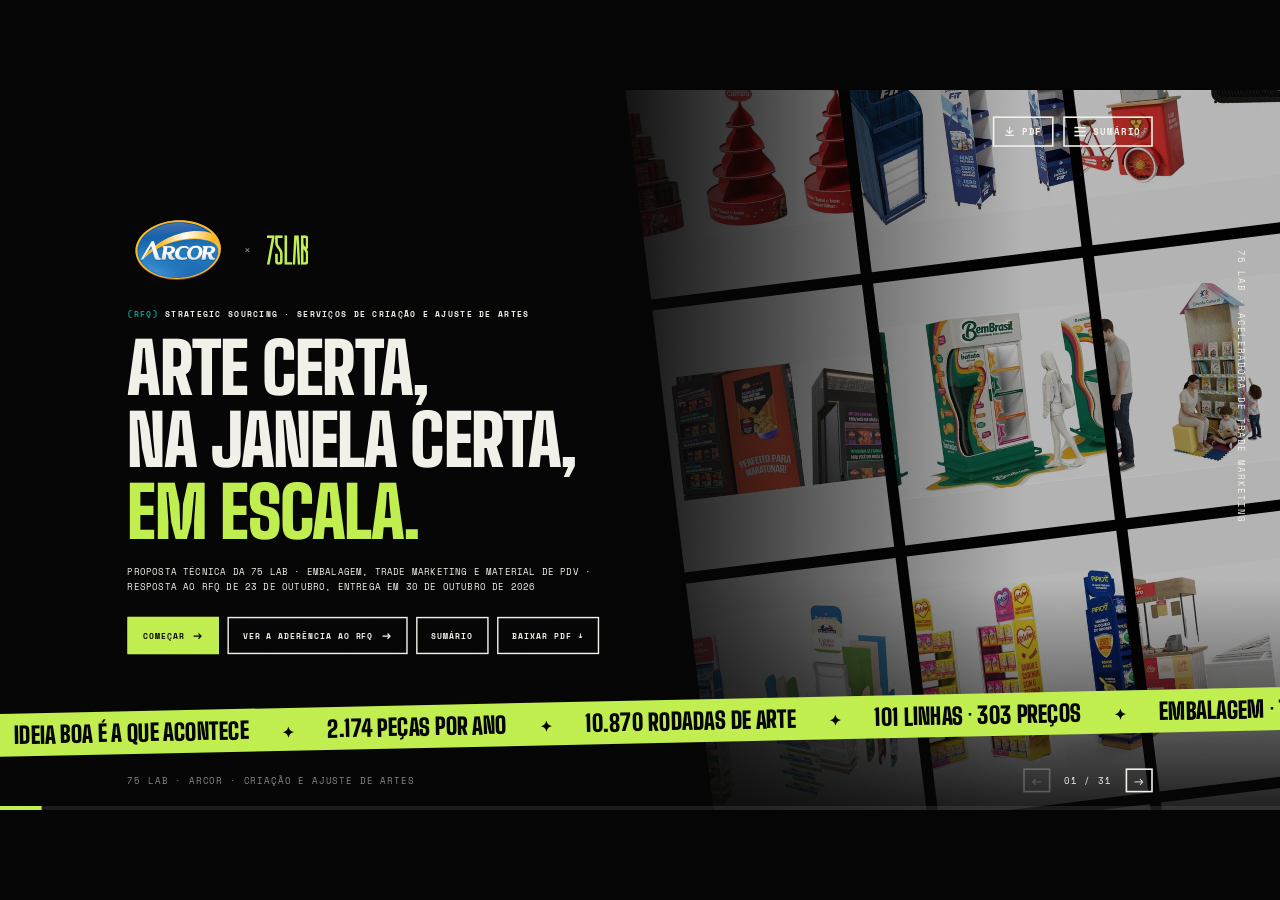
==== index.html @ 0dfd3667 "Deck Arcor × 75 LAB: proposta técnica de Criação e Ajuste de Artes no padrão 75 LAB (31 telas em 6 c" ====
<!doctype html>
<html lang="pt-BR">
<head>
<meta charset="utf-8">
<meta name="viewport" content="width=device-width, initial-scale=1">
<title>Arcor × 75 LAB · Proposta técnica de Criação e Ajuste de Artes</title>
<meta name="description" content="Proposta técnica da 75 LAB para o RFQ de Serviços de Criação e Ajuste de Artes da Arcor: embalagem, trade marketing e material de PDV.">
<meta name="robots" content="noindex">
<link rel="icon" href="assets/75lab-lime.png">
<link rel="preconnect" href="https://fonts.googleapis.com">
<link rel="preconnect" href="https://fonts.gstatic.com" crossorigin>
<link href="https://fonts.googleapis.com/css2?family=Big+Shoulders+Display:wght@700;900&family=Space+Grotesk:wght@400;500;600;700&family=Space+Mono:wght@400;700&display=swap" rel="stylesheet">
<link rel="stylesheet" href="assets/deck.css?v=20261029142617">
</head>
<body>

<svg width="0" height="0" style="position:absolute" aria-hidden="true">
  <symbol id="i-pincel" viewBox="0 0 48 48"><path d="M30 6l12 12-20 20H10V26zM25 11l12 12M10 38l-4 4"/></symbol>
  <symbol id="i-fabrica" viewBox="0 0 48 48"><path d="M6 42V20l10 6v-6l10 6v-6l10 6V8h6v34zM13 35h5M23 35h5M33 35h5"/></symbol>
  <symbol id="i-caminhao" viewBox="0 0 48 48"><path d="M4 11h24v21H4zM28 18h9l7 8v6H28z"/><circle cx="12" cy="36" r="4"/><circle cx="36" cy="36" r="4"/></symbol>
  <symbol id="i-rede" viewBox="0 0 48 48"><rect x="19" y="19" width="10" height="10"/><rect x="5" y="5" width="8" height="8"/><rect x="35" y="5" width="8" height="8"/><rect x="5" y="35" width="8" height="8"/><rect x="35" y="35" width="8" height="8"/><path d="M13 13l6 6M35 13l-6 6M13 35l6-6M35 35l-6-6"/></symbol>
  <symbol id="i-relogio" viewBox="0 0 48 48"><circle cx="24" cy="24" r="18"/><path d="M24 13v11l8 5"/></symbol>
  <symbol id="i-escudo" viewBox="0 0 48 48"><path d="M24 4l16 6v12c0 10-7 18-16 22C15 40 8 32 8 22V10z"/><path d="M17 24l5 5 9-10"/></symbol>
  <symbol id="i-olho" viewBox="0 0 48 48"><path d="M4 24s7-13 20-13 20 13 20 13-7 13-20 13S4 24 4 24z"/><circle cx="24" cy="24" r="6"/></symbol>
  <symbol id="i-cadeado" viewBox="0 0 48 48"><rect x="10" y="22" width="28" height="20"/><path d="M16 22v-6a8 8 0 0 1 16 0v6M24 30v5"/></symbol>
  <symbol id="i-check" viewBox="0 0 48 48"><path d="M9 25l9 9 21-21"/></symbol>
  <symbol id="i-x" viewBox="0 0 48 48"><path d="M12 12l24 24M36 12L12 36"/></symbol>
  <symbol id="i-qr" viewBox="0 0 64 64"><rect x="8" y="8" width="18" height="18"/><rect x="38" y="8" width="18" height="18"/><rect x="8" y="38" width="18" height="18"/><path d="M14 14h6v6h-6zM44 14h6v6h-6zM14 44h6v6h-6zM38 38h6v6h-6zM50 50h6M50 38v6M38 50h6M44 44h6"/></symbol>
  <symbol id="i-pin" viewBox="0 0 48 48"><path d="M24 44s14-13 14-24a14 14 0 0 0-28 0c0 11 14 24 14 24z"/><circle cx="24" cy="20" r="5"/></symbol>
  <symbol id="i-camera" viewBox="0 0 48 48"><path d="M6 15h36v25H6zM17 15l3-6h8l3 6"/><circle cx="24" cy="27" r="7"/></symbol>
  <symbol id="i-calendario" viewBox="0 0 48 48"><path d="M6 10h36v32H6zM6 19h36M16 5v9M32 5v9M13 27h5M22 27h5M31 27h5M13 34h5M22 34h5"/></symbol>
  <symbol id="i-grafico" viewBox="0 0 48 48"><path d="M7 7v34h35M13 33l9-10 6 6 12-14"/></symbol>
  <symbol id="i-alvo" viewBox="0 0 48 48"><circle cx="24" cy="24" r="18"/><circle cx="24" cy="24" r="10"/><circle cx="24" cy="24" r="2"/></symbol>
  <symbol id="i-pessoas" viewBox="0 0 48 48"><circle cx="17" cy="16" r="6"/><circle cx="33" cy="18" r="5"/><path d="M5 40c0-8 5-13 12-13s12 5 12 13M29 28c7 0 13 4 13 12"/></symbol>
  <symbol id="i-raio" viewBox="0 0 48 48"><path d="M27 4L10 27h12l-3 17 19-25H26z"/></symbol>
  <symbol id="i-loja" viewBox="0 0 48 48"><path d="M6 18l4-10h28l4 10zM8 18v24h32V18M20 42V30h8v12"/></symbol>
  <symbol id="i-caixa" viewBox="0 0 48 48"><path d="M6 14l18-8 18 8v20l-18 8-18-8zM6 14l18 8 18-8M24 22v20"/></symbol>
  <symbol id="i-arquivo" viewBox="0 0 48 48"><path d="M11 4h18l9 9v31H11zM28 4v10h10M17 25h14M17 32h14"/></symbol>
  <symbol id="i-alerta" viewBox="0 0 48 48"><path d="M24 6l20 36H4zM24 19v11M24 35v2"/></symbol>
  <symbol id="i-moeda" viewBox="0 0 48 48"><circle cx="24" cy="24" r="18"/><path d="M29 17h-7a4 4 0 0 0 0 8h4a4 4 0 0 1 0 8h-8M24 13v4M24 33v3"/></symbol>
  <symbol id="i-cubo" viewBox="0 0 48 48"><path d="M24 4l18 10v20L24 44 6 34V14zM6 14l18 10 18-10M24 24v20"/></symbol>
  <symbol id="i-sinal" viewBox="0 0 48 48"><circle cx="24" cy="30" r="3"/><path d="M16 22a11 11 0 0 1 16 0M10 16a19 19 0 0 1 28 0M24 33v10"/></symbol>
  <symbol id="i-lupa" viewBox="0 0 48 48"><circle cx="20" cy="20" r="13"/><path d="M30 30l13 13"/></symbol>
  <symbol id="i-tag" viewBox="0 0 48 48"><path d="M6 6h18l18 18-18 18L6 24z"/><circle cx="15" cy="15" r="3"/></symbol>
  <symbol id="i-pasta" viewBox="0 0 48 48"><path d="M5 10h14l4 5h20v25H5z"/></symbol>
  <symbol id="i-versao" viewBox="0 0 48 48"><circle cx="12" cy="10" r="5"/><circle cx="12" cy="38" r="5"/><circle cx="36" cy="18" r="5"/><path d="M12 15v18M36 23c0 9-12 6-21 13"/></symbol>
  <symbol id="i-nota" viewBox="0 0 48 48"><path d="M10 4h28v40l-5-4-5 4-4-4-5 4-4-4-5 4zM17 16h14M17 24h14M17 32h8"/></symbol>
  <symbol id="i-seta" viewBox="0 0 48 48"><path d="M7 24h32M29 14l10 10-10 10"/></symbol>
  <symbol id="i-chat" viewBox="0 0 48 48"><path d="M6 8h36v24H20l-9 8v-8H6z"/></symbol>
  <symbol id="i-mail" viewBox="0 0 48 48"><path d="M5 10h38v28H5zM5 10l19 16 19-16"/></symbol>
  <symbol id="i-fone" viewBox="0 0 48 48"><path d="M10 6h8l4 10-5 4c2 5 6 9 11 11l4-5 10 4v8c0 2-2 4-4 4C20 42 6 28 6 10c0-2 2-4 4-4z"/></symbol>
  <symbol id="i-clique" viewBox="0 0 48 48"><path d="M19 26V9a4 4 0 0 1 8 0v13l9 2c3 .7 5 3.6 4.4 6.6L39 39c-.5 3-3 5-6 5H24c-2 0-3.8-1-5-2.6L11 31c-1.4-2 0-4.8 2.4-4.8 1 0 2 .4 2.7 1.2L19 30"/><path d="M8 12l4 2M10 4l3 4M18 1v4"/></symbol>
  <symbol id="i-funil" viewBox="0 0 48 48"><path d="M5 7h38L28 25v15l-8 4V25z"/></symbol>
</svg>

<div id="wrap"><div id="stage" class="t-foto capa">

  <!-- ===================================================== capa -->
  <section id="capa" class="tela s-capa ativa" data-tema="foto" data-titulo="Capa" data-cap="">
    <div class="mosaico sangra" aria-hidden="true">
      <div class="col"><img src="assets/cases/cuetara.jpg" alt=""><img src="assets/cases/seara.jpg" alt=""><img src="assets/cases/polenghi.jpg" alt=""><img src="assets/cases/cuetara.jpg" alt=""><img src="assets/cases/seara.jpg" alt=""><img src="assets/cases/polenghi.jpg" alt=""></div>
      <div class="col sobe"><img src="assets/cases/lactalis.jpg" alt=""><img src="assets/cases/bembrasil.jpg" alt=""><img src="assets/cases/kelco.jpg" alt=""><img src="assets/cases/lactalis.jpg" alt=""><img src="assets/cases/bembrasil.jpg" alt=""><img src="assets/cases/kelco.jpg" alt=""></div>
      <div class="col"><img src="assets/cases/3coracoes.jpg" alt=""><img src="assets/cases/ciranda.jpg" alt=""><img src="assets/cases/pereira.jpg" alt=""><img src="assets/cases/3coracoes.jpg" alt=""><img src="assets/cases/ciranda.jpg" alt=""><img src="assets/cases/pereira.jpg" alt=""></div>
    </div>
    <div class="veu sangra"></div>
    <div class="texto">
      <div class="duas-marcas anima"><img class="arcor" src="assets/logos/arcor.svg" alt="Arcor"><span>×</span><img class="lab" src="assets/logos/75lab-logo-lime.svg" alt="75 LAB"></div>
      <span class="eyebrow anima d1"><b>(RFQ)</b> Strategic Sourcing · Serviços de Criação e Ajuste de Artes</span>
      <h1 class="anima d2">Arte certa,<br>na janela certa,<br><span>em escala.</span></h1>
      <p class="lead anima d3">Proposta técnica da 75 LAB · embalagem, trade marketing e material de PDV · resposta ao RFQ de 23 de outubro, entrega em 30 de outubro de 2026</p>
      <div class="acoes anima d4">
        <button class="botao cheio seta" data-ir="resumo" data-cursor="Ir">Começar</button>
        <button class="botao seta" data-ir="aderencia" data-cursor="Ver">Ver a aderência ao RFQ</button>
        <button class="botao" data-sumario data-cursor="Abrir">Sumário</button>
        <a class="botao so-tela" href="arcor-75lab.pdf" download="Arcor x 75 LAB - Proposta tecnica Criacao e Artes.pdf" data-cursor="Baixar">Baixar PDF ↓</a>
      </div>
    </div>
    <span class="rot sangra anima d5">75 LAB · Aceleradora de Trade Marketing</span>
    <div class="marquee sangra"><div>
      <span>Ideia boa é a que acontece</span><span>2.174 peças por ano</span><span>10.870 rodadas de arte</span><span>101 linhas · 303 preços</span><span>Embalagem · Trade · PDV</span><span>Versão sob controle</span>
      <span>Ideia boa é a que acontece</span><span>2.174 peças por ano</span><span>10.870 rodadas de arte</span><span>101 linhas · 303 preços</span><span>Embalagem · Trade · PDV</span><span>Versão sob controle</span>
    </div></div>
  </section>

  <!-- ===================================================== resumo executivo -->
  <section id="resumo" class="tela s-res" data-tema="claro" data-titulo="Resumo executivo" data-cap="Resumo executivo">
    <span class="destaque-cap anima">Resumo executivo · a proposta em uma página</span>
    <h2 class="anima d1">A conta não está na peça, está na rodada. <span class="onda t-teal">E a rodada se controla.</span></h2>
    <div class="quatro">
      <div class="bl anima d2"><span class="n">01 · O escopo</span><b>O que a Arcor compra</b><strong data-conta="10870">10.870</strong><em>rodadas de arte por ano</em><p>2.174 peças, cada uma com entrega e quatro alterações inclusas. Quem conta peças descobre o resto na terceira alteração.</p></div>
      <div class="bl anima d3"><span class="n">02 · A tese</span><b>Onde está o risco</b><strong data-conta="139">139</strong><em>peças técnicas ou legais</em><p>O risco não está em criar: está em errar em escala. Prazo, conformidade e versão decidem esta conta.</p></div>
      <div class="bl anima d4"><span class="n">03 · Como contratar</span><b>Duas formas</b><strong data-conta="303">303</strong><em>preços preenchidos, sem ressalva</em><p>A planilha vai inteira. E recomendamos a capacidade dedicada: o mesmo escopo fica 15,6% abaixo em regime.</p></div>
      <div class="bl anima d5"><span class="n">04 · Quem opera</span><b>Time com nome</b><strong data-conta="12">12</strong><em>pessoas, cada uma com substituto</em><p>7 na criação própria, 2 dedicados à conta, 2 na adaptação de arte e 1 na revisão, com backup declarado.</p></div>
    </div>
    <div class="faixa-res">
      <div class="anima d5"><svg class="ic vivo"><use href="#i-cubo"/></svg><span><b>Realidade aumentada no escopo:</b> a peça é aprovada dentro da loja, sem custo adicional.</span></div>
      <div class="anima d6"><svg class="ic vivo"><use href="#i-escudo"/></svg><span><b>IA com revisão humana:</b> a camada que não cansa na décima rodada, e toda liberação tem nome.</span></div>
      <div class="anima d7"><svg class="ic vivo"><use href="#i-caminhao"/></svg><span><b>Produção gerida por nós:</b> cotação garantida e acompanhamento até a loja montada.</span></div>
    </div>
  </section>

  <!-- ===================================================== capítulo 01 -->
  <section id="cap-escopo" class="tela s-cap" data-tema="escuro" data-titulo="Capítulo 01 · O escopo de vocês" data-cap="(01) O escopo de vocês" data-capitulo="01">
    <span class="num-cap sangra">01</span>
    <div class="texto">
      <span class="eyebrow anima"><b>Capítulo 01</b></span>
      <h2 class="anima d1">O escopo<br>de vocês</h2>
      <p class="lead anima d2">A leitura que fizemos da planilha do RFQ, linha por linha, antes de propor qualquer coisa.</p>
    </div>
    <ol class="dentro anima d3"><li><i>01</i>Aderência ao RFQ</li><li><i>02</i>As rodadas de arte</li><li><i>03</i>Onde está o volume</li><li><i>04</i>Modelagem, não layout</li><li><i>05</i>A tese</li></ol>
    <div class="trilha-cap anima d4"><span data-c="01">01<b>O escopo de vocês</b></span><span data-c="02">02<b>Quem é a 75 LAB</b></span><span data-c="03">03<b>Provas</b></span><span data-c="04">04<b>Como contratar</b></span><span data-c="05">05<b>Como operamos</b></span><span data-c="06">06<b>Além da criação</b></span></div>
  </section>

  <!-- ===================================================== aderência -->
  <section id="aderencia" class="tela s-ade" data-tema="claro" data-titulo="Aderência ao RFQ" data-cap="(01) O escopo de vocês">
    <div class="cab">
      <span class="eyebrow anima"><b>(01)</b> Aderência ao RFQ de 23 de outubro</span>
      <h2 class="anima d1">Cada exigência do RFQ tem <span class="onda t-teal">endereço</span> nesta proposta</h2>
      <p class="lead anima d2">Dá para conferir a aderência antes de abrir qualquer outra página. O que vem depois é a leitura que fizemos do escopo de vocês, e ela não substitui nenhuma linha daqui.</p>
      <div class="selos anima d3"><span><b data-conta="9">9</b> exigências</span><span><b data-conta="9">9</b> respostas</span><span><b>0</b> ressalvas</span></div>
    </div>
    <div class="cupom anima dir d2">
      <div class="cupom-topo"><span>O que o RFQ pede</span><span>Onde está a resposta</span></div>
      <ol data-seq>
        <li data-ir="formato-01" data-cursor="Ir"><i>2</i><span>Tabela de preço unitário, 101 linhas e 3 níveis</span><b><svg class="ic p"><use href="#i-check"/></svg>303 células preenchidas, sem ressalva de linha nem de categoria</b></li>
        <li data-ir="modelagem" data-cursor="Ir"><i>3</i><span>Classificação por complexidade</span><b><svg class="ic p"><use href="#i-check"/></svg>critério aplicado na entrada da pauta, antes de executar</b></li>
        <li data-ir="formato-01" data-cursor="Ir"><i>4</i><span>Até 04 alterações inclusas por peça</span><b><svg class="ic p"><use href="#i-check"/></svg>inclusas no preço unitário, por tipo de peça</b></li>
        <li data-ir="formato-01" data-cursor="Ir"><i>4</i><span>A partir da 5ª, propor percentual</span><b><svg class="ic p"><use href="#i-check"/></svg>15% do valor unitário, por rodada</b></li>
        <li data-ir="formato-01" data-cursor="Ir"><i>4</i><span>Valores com impostos inclusos</span><b><svg class="ic p"><use href="#i-check"/></svg>os 303 valores já incluem</b></li>
        <li data-ir="duas-formas" data-cursor="Ir"><i>4</i><span>Pagamento em 75 dias após a NF</span><b><svg class="ic p"><use href="#i-check"/></svg>aceito, e considerado no preço</b></li>
        <li data-ir="excedente" data-cursor="Ir"><i>4</i><span>Itens fora da tabela aprovados por Compras</span><b><svg class="ic p"><use href="#i-check"/></svg>aceito, com regra de classificação declarada</b></li>
        <li data-ir="ia" data-cursor="Ir"><i>5</i><span>Uso de IA, ferramentas e aplicação</span><b><svg class="ic p"><use href="#i-check"/></svg>capítulo 05, tela de inteligência artificial</b></li>
        <li data-ir="duas-formas" data-cursor="Ir"><i>6</i><span>Proposta alternativa, à parte</span><b><svg class="ic p"><use href="#i-check"/></svg>arquivo separado, como pedido</b></li>
      </ol>
      <div class="cupom-pe"><span>Item do RFQ</span><span>Total de ressalvas: 0</span></div>
      <span class="cta so-tela"><svg class="ic"><use href="#i-clique"/></svg>Clique na linha para ir à resposta</span>
    </div>
  </section>

  <!-- ===================================================== rodadas -->
  <section id="rodadas" class="tela s-rod" data-tema="escuro" data-titulo="Não são peças, são rodadas" data-cap="(01) O escopo de vocês">
    <div class="cab">
      <span class="eyebrow anima"><b>(01)</b> O que entendemos do escopo de vocês</span>
      <h2 class="anima d1">Não são 2.174 peças, são até <span class="t-lime">10.870 rodadas</span> de arte</h2>
    </div>
    <div class="conta-rod">
      <div class="termo anima d2"><span class="eyebrow">Peças por ano · o que a tabela conta</span><strong class="num" data-conta="2174">2.174</strong></div>
      <span class="op anima zoom d3">×</span>
      <div class="termo anima d3"><span class="eyebrow">Rodadas por peça · condição do RFQ</span><strong class="num" data-conta="5">5</strong></div>
      <span class="op anima zoom d4">=</span>
      <div class="termo alvo anima d4"><span class="eyebrow">Rodadas por ano · o que o preço carrega</span><strong class="num" data-conta="10870">10.870</strong></div>
    </div>
    <div class="cinco anima d5" data-seq>
      <div class="r ent"><b>Entrega</b><span>1 rodada</span></div>
      <div class="r"><b>Alteração 1</b><span>inclusa</span></div>
      <div class="r"><b>Alteração 2</b><span>inclusa</span></div>
      <div class="r"><b>Alteração 3</b><span>inclusa</span></div>
      <div class="r"><b>Alteração 4</b><span>inclusa</span></div>
      <svg class="chave" viewBox="0 0 1000 40" preserveAspectRatio="none" aria-hidden="true"><path class="liga" d="M204 4v14h792V4M600 18v18"/></svg>
      <p class="oculto"><b data-conta="8696">8.696</b> dessas rodadas são alteração inclusa: <span class="t-lime">80% do trabalho</span> do contrato não aparece na contagem de peças.</p>
    </div>
    <div class="ritmo">
      <div class="anima d5"><strong class="num" data-conta="181">181</strong><span>peças por mês</span></div>
      <div class="anima d6"><strong class="num" data-conta="8.6" data-casas="1">8,6</strong><span>peças por dia útil</span></div>
      <div class="anima d6"><strong class="num" data-conta="906">906</strong><span>rodadas por mês</span></div>
      <div class="anima d7"><strong class="num" data-conta="43">43</strong><span>rodadas por dia útil</span></div>
    </div>
    <div class="imp anima d7"><b>Implicação</b><p>O custo desta conta não está na peça, está na rodada. Quem dimensiona a estrutura contando peças descobre isso na terceira alteração. No formato 02, item 3.1.n do RFI, não há valor extra por rodada, nem na quinta nem na décima.</p></div>
  </section>

  <!-- ===================================================== pareto -->
  <section id="volume" class="tela s-par" data-tema="claro" data-titulo="Onde está o volume" data-cap="(01) O escopo de vocês">
    <div class="cab">
      <span class="eyebrow anima"><b>(01)</b> O que entendemos do escopo de vocês</span>
      <h2 class="anima d1">Cinco linhas concentram 65% do volume, e quarenta e nove <span class="apagada">não têm peça nenhuma</span></h2>
    </div>
    <div class="barras-h">
      <div class="lin top anima d1"><span>Arte-final · novas artes</span><div class="barra"><i style="--w:100%"></i></div><b>414</b><em>19,0%</em></div>
      <div class="lin top anima d1"><span>Mockup digital · simulação 3D</span><div class="barra"><i style="--w:95.9%"></i></div><b>397</b><em>18,3%</em></div>
      <div class="lin top anima d2"><span>Arte-final · artes existentes</span><div class="barra"><i style="--w:84.8%"></i></div><b>351</b><em>16,1%</em></div>
      <div class="lin top anima d2"><span>Embalagem · ajuste de texto</span><div class="barra"><i style="--w:35%"></i></div><b>145</b><em>6,7%</em></div>
      <div class="lin top anima d3"><span>Manual de merchandising · ajuste</span><div class="barra"><i style="--w:26.6%"></i></div><b>110</b><em>5,1%</em></div>
      <div class="lin anima d3"><span>Catálogo · ajuste, por página</span><div class="barra"><i style="--w:22.5%"></i></div><b>93</b><em>4,3%</em></div>
      <div class="lin anima d4"><span>Embalagem · planta técnica</span><div class="barra"><i style="--w:22%"></i></div><b>91</b><em>4,2%</em></div>
      <div class="lin anima d4"><span>Arte-final · material de PDV</span><div class="barra"><i style="--w:14.5%"></i></div><b>60</b><em>2,8%</em></div>
      <div class="lin anima d5"><span>Prints físicas</span><div class="barra"><i style="--w:13.5%"></i></div><b>56</b><em>2,6%</em></div>
      <div class="lin anima d5"><span>Embalagem · técnicas e legais</span><div class="barra"><i style="--w:11.6%"></i></div><b>48</b><em>2,2%</em></div>
      <div class="lin cauda anima d6"><span>Outros 42 serviços, com pedido no ano</span><div class="barra"><i style="--w:98.8%"></i></div><b>409</b><em>18,8%</em></div>
      <div class="chave-top anima d4"><b class="num">1.417</b><span>peças em cinco linhas<br>65,2% do volume</span></div>
    </div>
    <div class="lado-par">
      <div class="zero anima dir d4"><strong class="num" data-conta="49">49</strong><span class="eyebrow">serviços sem pedido declarado</span><p>Não somam valor nenhum a esta proposta, porque a quantidade é zero, mas estão cotados nos três níveis: se vocês pedirem qualquer um, o preço já está acordado.</p>
        <div class="chips"><span>Anúncio</span><span>Encarte</span><span>Mala direta</span><span>Manual</span><span>Relatório</span><span>Planograma</span></div></div>
      <div class="imp anima d6"><b>Implicação</b><p>A estrutura se dimensiona pelas cinco primeiras linhas. O resto da tabela é preço garantido, não equipe parada.</p></div>
    </div>
  </section>

  <!-- ===================================================== modelagem -->
  <section id="modelagem" class="tela s-mod" data-tema="lime" data-titulo="Modelagem, não layout" data-cap="(01) O escopo de vocês">
    <div class="cab">
      <span class="eyebrow anima"><b>(01)</b> O que entendemos do escopo de vocês</span>
      <h2 class="anima d1">Um quinto do escopo é modelagem, <span class="apagada">não layout</span></h2>
    </div>
    <div class="grande anima d2"><strong class="num" data-conta="22.4" data-casas="1">22,4</strong><span class="pct">%</span><p><b data-conta="488">488</b> peças de modelagem tridimensional</p></div>
    <div class="reguas">
      <span class="eyebrow anima d2">Por complexidade · o que a planilha declara</span>
      <div class="regua r1 anima d3"><i class="s baixa" style="--w:49%"><b>Baixa</b>1.065 · 49,0%</i><i class="s media" style="--w:11.7%"><b>Média</b>254 · 11,7%</i><i class="s alta" style="--w:39.3%"><b>Alta</b>855 · 39,3%</i></div>
      <span class="eyebrow anima d4">O que é modelagem, na mesma régua do total</span>
      <div class="regua r2 anima d4"><i class="s mod" style="--w:22.4%"><b>Modelagem</b>488 · 22,4%</i><i class="s resto" style="--w:77.6%">total do escopo · 2.174</i></div>
      <svg class="ramos anima d5" viewBox="0 0 560 70" aria-hidden="true"><path class="liga" d="M120 0v20H40v34M120 20h200v34"/><path d="M34 48l6 10 6-10M314 48l6 10 6-10" fill="none" stroke="currentColor" stroke-width="3"/></svg>
      <div class="filhos anima d6"><div><b class="num">397</b><span>mockups em simulação 3D</span></div><div><b class="num">91</b><span>ajustes de planta técnica de embalagem</span></div></div>
    </div>
    <blockquote class="citacao anima dir d5">“Necessidade de criação de ativos visuais exclusivos, como ilustrações, personagens, composições gráficas complexas ou modelagens tridimensionais.”<cite>RFQ, item 3.3 · critério de alta complexidade</cite></blockquote>
    <div class="imp anima d7"><b>Implicação</b><p>Este escopo pede 3D e arquitetura dentro de casa. Os dois designers 3D e os dois arquitetos que fazem esse trabalho já estão no time, e não entram no preço da peça como repasse.</p></div>
  </section>

  <!-- ===================================================== tese -->
  <section id="tese" class="tela s-tese" data-tema="escuro" data-titulo="A tese" data-cap="(01) O escopo de vocês">
    <span class="eyebrow anima"><b>(01)</b> A tese</span>
    <h2 class="anima d1"><span class="apagada">O risco não está em criar.</span><br>Está em <span class="t-lime">errar em escala.</span></h2>
    <p class="sub anima d2">Em embalagem de alimento, o erro não volta como retrabalho.</p>
    <div class="pilares">
      <div class="pil anima d3"><svg class="ic g gira"><use href="#i-relogio"/></svg><b>Prazo</b><p>Arte certa fora da janela de sell-in vale zero.</p></div>
      <div class="pil anima d4"><svg class="ic g vivo"><use href="#i-escudo"/></svg><b>Conformidade</b><p><strong data-conta="139">139</strong> peças do escopo são planta técnica ou atualização legal.</p></div>
      <div class="pil anima d5"><svg class="ic g vivo"><use href="#i-versao"/></svg><b>Versão</b><p>Quem não sabe o que foi para a gráfica descobre na gôndola.</p></div>
    </div>
    <div class="imp anima d6"><b>Implicação</b><p>A agência se escolhe pela capacidade de controlar versão e conformidade em volume, não pelo portfólio criativo, que todos os concorrentes têm.</p></div>
    <button class="virada anima d7" data-ir="cap-quem" data-cursor="Seguir">Tudo antes desta página é contexto. <b>Tudo depois é prova.</b><svg class="ic p"><use href="#i-seta"/></svg></button>
  </section>

  <!-- ===================================================== capítulo 02 -->
  <section id="cap-quem" class="tela s-cap" data-tema="escuro" data-titulo="Capítulo 02 · Quem é a 75 LAB" data-cap="(02) Quem é a 75 LAB" data-capitulo="02">
    <span class="num-cap sangra">02</span>
    <div class="texto">
      <span class="eyebrow anima"><b>Capítulo 02</b></span>
      <h2 class="anima d1">Quem é<br>a 75 LAB</h2>
      <p class="lead anima d2">Uma aceleradora de trade marketing que nasceu dos dois lados da mesa: indústria e varejo.</p>
    </div>
    <ol class="dentro anima d3"><li><i>01</i>Quatro frentes, um contrato</li><li><i>02</i>De onde a 75 LAB vem</li><li><i>03</i>Clientes</li></ol>
    <div class="trilha-cap anima d4"><span data-c="01">01<b>O escopo de vocês</b></span><span data-c="02">02<b>Quem é a 75 LAB</b></span><span data-c="03">03<b>Provas</b></span><span data-c="04">04<b>Como contratar</b></span><span data-c="05">05<b>Como operamos</b></span><span data-c="06">06<b>Além da criação</b></span></div>
  </section>

  <!-- ===================================================== quatro frentes -->
  <section id="frentes" class="tela s-fre" data-tema="claro" data-titulo="Quatro frentes, um contrato" data-cap="(02) Quem é a 75 LAB">
    <div class="cab">
      <span class="eyebrow anima"><b>(02)</b> Quem é a 75 LAB</span>
      <h2 class="anima d1">Não vendemos o nosso time, <span class="onda t-teal">montamos o que a sua operação pede</span></h2>
      <p class="lead anima d2">Somos uma aceleradora de trade marketing. A agência de mercado encaixa o cliente na equipe que já tem; aqui a equipe é desenhada para a conta, e as quatro frentes vivem na mesma casa.</p>
    </div>
    <div class="comparo">
      <div class="lado-c merc anima esq d2">
        <span class="eyebrow">Agência de mercado</span>
        <div class="fr"><b>Estratégia</b><span>equipe própria</span></div>
        <div class="fr"><b>Design</b><span>equipe própria</span></div>
        <div class="fr solto"><b>Produção</b><span>fornecedor à parte</span></div>
        <div class="fr solto"><b>Tecnologia</b><span>fornecedor à parte</span></div>
        <p class="pe">Vocês contratam e gerenciam o resto.</p>
      </div>
      <div class="lado-c lab anima dir d3">
        <span class="eyebrow">75 LAB</span>
        <svg class="rede" viewBox="0 0 560 330" aria-hidden="true">
          <path class="liga" d="M150 70L280 165M410 70L280 165M150 260L280 165M410 260L280 165"/>
        </svg>
        <div class="fr f1"><b>Estratégia</b><span>ordem da fila</span></div>
        <div class="fr f2"><b>Design</b><span>arte e engenharia de peça</span></div>
        <div class="fr f3"><b>Produção</b><span>parceiros sob contrato nosso</span></div>
        <div class="fr f4"><b>Tecnologia</b><span>modelo, versão e rastreio</span></div>
        <div class="hub"><img src="assets/logos/75lab-logo-lime.svg" alt="75 LAB"><span>um contrato só<br>uma interlocução só</span></div>
      </div>
    </div>
    <div class="imp anima d5"><b>Implicação</b><p>O time que atende a Arcor é dimensionado pelas horas da Arcor, não pelo que sobrou da agenda de outro cliente. E vocês não gerenciam quatro fornecedores para entregar uma peça.</p></div>
    <p class="fonte">Produção é frente do modelo, não fábrica nossa: cotamos, homologamos e respondemos pelo prazo, e quem produz é parceiro homologado. A produção não está embutida neste escopo.</p>
  </section>

  <!-- ===================================================== origem -->
  <section id="origem" class="tela s-ori" data-tema="escuro" data-titulo="De onde a 75 LAB vem" data-cap="(02) Quem é a 75 LAB">
    <div class="cab">
      <span class="eyebrow anima"><b>(02)</b> De onde a 75 LAB vem</span>
      <h2 class="anima d1">Quem vai atender vocês <span class="t-lime">já sentou na cadeira de vocês</span></h2>
      <p class="lead anima d2">A casa não nasceu na propaganda. Nasceu dos dois lados da mesa do trade, e os dois continuam aqui dentro.</p>
    </div>
    <figure class="foto-dir anima esq d2"><img src="assets/img/caique-daniel.webp" alt="Os fundadores da 75 LAB"><img class="selo-lab" src="assets/logos/75lab-logo-lime.svg" alt=""></figure>
    <div class="mesa">
      <div class="lado-m anima d3"><span class="eyebrow">Daniel Coimbra · <b data-conta="20">20</b> anos na indústria</span><h3>Kraft · Mondelez<br>Unilever · Whirlpool</h3><p>Duas décadas do lado de quem aprova a arte, cobra o prazo e responde pelo painel legal da embalagem. É o lado da mesa em que a Arcor está.</p></div>
      <div class="lado-m anima d4"><span class="eyebrow">Caique Becker · <b data-conta="15">15</b> anos no varejo</span><h3>GPA · Extra<br>Minuto Pão de Açúcar</h3><p>Quinze anos do lado de quem recebe a peça, monta a gôndola e decide se ela fica de pé. É onde a arte de vocês termina.</p></div>
      <div class="trajeto anima d5"><span><svg class="ic p"><use href="#i-fabrica"/></svg>Indústria</span><i></i><span><svg class="ic p"><use href="#i-pincel"/></svg>Arte</span><i></i><span><svg class="ic p"><use href="#i-loja"/></svg>Gôndola</span></div>
    </div>
    <div class="imp anima d6"><b>Implicação</b><p>A agência de mercado aprende a operação do cliente na conta do cliente. Aqui os dois lados já foram vividos antes de a conta existir, e alimento é exatamente de onde viemos. Por isso a leitura da planilha de vocês é de quem já preencheu uma do outro lado.</p></div>
  </section>

  <!-- ===================================================== clientes -->
  <section id="clientes" class="tela s-cli" data-tema="claro" data-titulo="Clientes" data-cap="(02) Quem é a 75 LAB">
    <div class="cab">
      <span class="eyebrow anima"><b>(02)</b> Clientes · itens 3.1.j, 7.1 e 7.2 do RFI</span>
      <h2 class="anima d1">Hershey’s e Polenghi <span class="onda t-teal">já passaram por esta casa</span></h2>
    </div>
    <div class="grupo alim anima d2">
      <span class="eyebrow"><b>Indústria de alimentos, bebidas e pet</b> · gôndola de supermercado, atacado e conveniência</span>
      <ul>
        <li><img src="assets/clientes/hersheys.png" alt="Hershey’s"></li><li><img src="assets/clientes/polenghi.png" alt="Polenghi, do grupo Savencia"></li><li><img src="assets/clientes/seara.png" alt="Seara"></li><li><img src="assets/clientes/lactalis.png" alt="Lactalis"></li><li><img src="assets/clientes/parmalat.png" alt="Parmalat"></li>
        <li><img src="assets/clientes/unilever.png" alt="Unilever"></li><li><img src="assets/clientes/3coracoes.png" alt="3 Corações"></li><li><img src="assets/clientes/madalena.png" alt="Madalena"></li><li><img src="assets/clientes/whiskas.png" alt="Whiskas"></li><li><img src="assets/clientes/pedigree.png" alt="Pedigree"></li>
      </ul>
    </div>
    <div class="grupo outros anima d4">
      <span class="eyebrow"><b>Demais categorias</b> · varejo especializado, eletro, farma e beleza</span>
      <ul>
        <li><img src="assets/clientes/panasonic.png" alt="Panasonic"></li><li><img src="assets/clientes/alltak.png" alt="Alltak"></li><li><img src="assets/clientes/kelco.png" alt="Kelco"></li><li><img src="assets/clientes/boticario.png" alt="O Boticário"></li><li><img src="assets/clientes/petz.png" alt="Petz"></li><li><img src="assets/clientes/brastemp.png" alt="Brastemp"></li><li><img src="assets/clientes/consul.png" alt="Consul"></li>
        <li><img src="assets/clientes/drogasp.png" alt="Drogaria São Paulo"></li><li><img src="assets/clientes/pacheco.png" alt="Drogarias Pacheco"></li><li><img src="assets/clientes/dpsp.png" alt="Grupo DPSP"></li><li><img src="assets/clientes/loungerie.png" alt="Loungerie"></li><li><img src="assets/clientes/evino.png" alt="Evino"></li><li><img src="assets/clientes/grand-cru.png" alt="Grand Cru"></li><li><img src="assets/clientes/eudora.png" alt="Eudora"></li>
        <li><img src="assets/clientes/berenice.png" alt="Quem disse, Berenice?"></li><li><img src="assets/clientes/premierpet.png" alt="PremieRpet"></li><li><img src="assets/clientes/kelcat.png" alt="Kelcat"></li><li><img src="assets/clientes/keldog.png" alt="Keldog"></li><li><img src="assets/clientes/pipicat.png" alt="Pipicat"></li>
      </ul>
    </div>
    <div class="imp lateral anima dir d5"><b>Implicação</b><p>A régua regulatória da categoria não vai ser aprendida na conta de vocês. É a resposta ao item 3.1.j: o porte de cliente que operamos é este, e a referência pode ser pedida a qualquer uma dessas marcas.</p></div>
  </section>

  <!-- ===================================================== capítulo 03 -->
  <section id="cap-provas" class="tela s-cap" data-tema="escuro" data-titulo="Capítulo 03 · Provas" data-cap="(03) Provas" data-capitulo="03">
    <span class="num-cap sangra">03</span>
    <div class="texto">
      <span class="eyebrow anima"><b>Capítulo 03</b></span>
      <h2 class="anima d1">Provas</h2>
      <p class="lead anima d2">Gôndola de alimento, ativação e convenção, e um projeto feito para a Arcor sem que ninguém pedisse.</p>
    </div>
    <ol class="dentro anima d3"><li><i>01</i>Cases de ponto de venda</li><li><i>02</i>Cases de ativação e evento</li><li><i>03</i>Projeto proativo para a Arcor</li></ol>
    <div class="trilha-cap anima d4"><span data-c="01">01<b>O escopo de vocês</b></span><span data-c="02">02<b>Quem é a 75 LAB</b></span><span data-c="03">03<b>Provas</b></span><span data-c="04">04<b>Como contratar</b></span><span data-c="05">05<b>Como operamos</b></span><span data-c="06">06<b>Além da criação</b></span></div>
  </section>

  <!-- ===================================================== cases PDV (gôndola) -->
  <section id="cases-pdv" class="tela s-gon" data-tema="escuro" data-titulo="Cases de ponto de venda" data-cap="(03) Provas">
    <div class="cab">
      <span class="eyebrow anima"><b>(03)</b> Cases · material de ponto de venda</span>
      <h2 class="anima d1">Alimento na gôndola é <span class="t-lime">terreno de casa</span></h2>
      <p class="lead anima d2">Biscoito, laticínio, congelado e pet. Categoria com giro, prazo curto e painel legal, que é onde a Arcor vive.</p>
    </div>
    <div class="gondola">
      <div class="prat anima d2">
        <figure class="amplia" data-amplia="assets/cases/cuetara.jpg" data-legenda="Cuétara · display sazonal" data-cursor="Ampliar"><img src="assets/cases/cuetara.jpg" alt="Display sazonal Cuétara"><span class="etq"><b>Cuétara</b>display sazonal</span></figure>
        <figure class="amplia" data-amplia="assets/cases/bembrasil.jpg" data-legenda="Bem Brasil · ponta de gôndola" data-cursor="Ampliar"><img src="assets/cases/bembrasil.jpg" alt="Ponta de gôndola Bem Brasil"><span class="etq"><b>Bem Brasil</b>ponta de gôndola</span></figure>
        <figure class="amplia" data-amplia="assets/cases/polenghi.jpg" data-legenda="Polenghi · enxoval de PDV" data-cursor="Ampliar"><img src="assets/cases/polenghi.jpg" alt="Enxoval de PDV Polenghi"><span class="etq"><b>Polenghi</b>enxoval de PDV</span></figure>
      </div>
      <div class="prat anima d4">
        <figure class="amplia" data-amplia="assets/cases/lactalis.jpg" data-legenda="Lactalis · displays especiais" data-cursor="Ampliar"><img src="assets/cases/lactalis.jpg" alt="Displays especiais Lactalis"><span class="etq"><b>Lactalis</b>displays especiais</span></figure>
        <figure class="amplia" data-amplia="assets/cases/kelco.jpg" data-legenda="Kelco · displays especiais" data-cursor="Ampliar"><img src="assets/cases/kelco.jpg" alt="Displays especiais Kelco"><span class="etq"><b>Kelco</b>displays especiais</span></figure>
        <figure class="amplia" data-amplia="assets/cases/seara.jpg" data-legenda="Seara · ponta de gôndola" data-cursor="Ampliar"><img src="assets/cases/seara.jpg" alt="Ponta de gôndola Seara"><span class="etq"><b>Seara</b>ponta de gôndola</span></figure>
      </div>
      <span class="cta so-tela"><svg class="ic"><use href="#i-clique"/></svg>Clique na foto para ampliar</span>
    </div>
    <a class="botao cheio seta mais anima d5" href="https://www.75lab.com.br/cases.html" target="_blank" rel="noopener" data-cursor="Abrir">Ver os 84 cases no site</a>
  </section>

  <!-- ===================================================== cases ativação (mosaico) -->
  <section id="cases-ativacao" class="tela s-mos" data-tema="claro" data-titulo="Cases de ativação e evento" data-cap="(03) Provas">
    <div class="cab">
      <span class="eyebrow anima"><b>(03)</b> Cases · ativação, experiência e evento</span>
      <h2 class="anima d1">A mesma casa resolve a gôndola <span class="onda t-teal">e a convenção de vendas</span></h2>
    </div>
    <div class="oitenta anima d2"><strong class="num" data-conta="84">84</strong><span>projetos no portfólio. Estes doze são um recorte.</span></div>
    <div class="mosaico-c">
      <figure class="m1 amplia anima zoom d2" data-amplia="assets/cases/3coracoes.jpg" data-legenda="3 Corações · foodservice" data-cursor="Ampliar"><img src="assets/cases/3coracoes.jpg" alt="Foodservice 3 Corações"><span class="etq"><b>3 Corações</b>foodservice</span></figure>
      <figure class="m2 amplia anima zoom d3" data-amplia="assets/cases/ciranda.jpg" data-legenda="Ciranda · ponto de experiência" data-cursor="Ampliar"><img src="assets/cases/ciranda.jpg" alt="Ponto de experiência Ciranda"><span class="etq"><b>Ciranda</b>ponto de experiência</span></figure>
      <figure class="m3 amplia anima zoom d3" data-amplia="assets/cases/boticario.jpg" data-legenda="O Boticário · display modular" data-cursor="Ampliar"><img src="assets/cases/boticario.jpg" alt="Display modular O Boticário"><span class="etq"><b>O Boticário</b>display modular</span></figure>
      <figure class="m4 amplia anima zoom d4" data-amplia="assets/cases/brastemp.jpg" data-legenda="Whirlpool · lançamento Brastemp" data-cursor="Ampliar"><img src="assets/cases/brastemp.jpg" alt="Lançamento Brastemp"><span class="etq"><b>Whirlpool</b>lançamento Brastemp</span></figure>
      <figure class="m5 amplia anima zoom d4" data-amplia="assets/cases/pereira.jpg" data-legenda="Grupo Pereira · ponto de experiência" data-cursor="Ampliar"><img src="assets/cases/pereira.jpg" alt="Ponto de experiência Grupo Pereira"><span class="etq"><b>Grupo Pereira</b>ponto de experiência</span></figure>
      <figure class="m6 amplia anima zoom d5" data-amplia="assets/cases/abras.jpg" data-legenda="Abras · convenção e evento" data-cursor="Ampliar"><img src="assets/cases/abras.jpg" alt="Convenção Abras"><span class="etq"><b>Abras</b>convenção e evento</span></figure>
      <span class="cta so-tela"><svg class="ic"><use href="#i-clique"/></svg>Clique na foto para ampliar</span>
    </div>
    <a class="botao cheio seta mais anima d6" href="https://www.75lab.com.br/cases.html" target="_blank" rel="noopener" data-cursor="Abrir">Ver os 84 cases no site</a>
  </section>

  <!-- ===================================================== projeto proativo (chassi) -->
  <section id="proativo" class="tela s-cha" data-tema="escuro" data-titulo="Projeto proativo para a Arcor" data-cap="(03) Provas">
    <div class="cab">
      <span class="eyebrow anima"><b>(03)</b> Projeto proativo para a Arcor · não é case de outro cliente</span>
      <h2 class="anima d1">O mesmo chassi vira <span class="t-lime">brandspace, ilha ou ponta de gôndola</span></h2>
      <p class="lead anima d2">Store in store modular desenhado para a Arcor, sem briefing e sem manual de marca: as peças estruturais da planilha passam a ser o mesmo chassi com a roupagem trocada.</p>
      <div class="dois-n anima d3"><div><strong class="num" data-conta="13">13</strong><span>linhas de peça estrutural</span></div><div><strong class="num" data-conta="133">133</strong><span>peças da planilha num chassi só</span></div></div>
    </div>
    <div class="chassi">
      <svg class="liga-ch" viewBox="0 0 860 640" aria-hidden="true">
        <path class="liga" d="M430 320L150 110M430 320L710 110M430 320L150 530M430 320L710 530"/>
      </svg>
      <div class="nucleo anima zoom d3">
        <svg viewBox="0 0 200 200" class="iso" aria-hidden="true"><path d="M100 20l70 40v80l-70 40-70-40V60z"/><path d="M30 60l70 40 70-40M100 100v80"/><path class="tr" d="M65 80v80M135 80v80M30 100l70 40 70-40"/></svg>
        <b>Chassi modular</b><span>uma estrutura, a roupagem muda</span>
      </div>
      <div class="cfg c1 anima d4"><svg class="ic vivo"><use href="#i-loja"/></svg><b>Ponta de gôndola</b><span>a cabeceira do corredor</span></div>
      <div class="cfg c2 anima d5"><svg class="ic vivo"><use href="#i-caixa"/></svg><b>Ponto natural</b><span>dentro da categoria</span></div>
      <div class="cfg c3 anima d5"><svg class="ic vivo"><use href="#i-cubo"/></svg><b>Ilha</b><span>360 graus no fluxo</span></div>
      <div class="cfg c4 anima d6"><svg class="ic vivo"><use href="#i-alvo"/></svg><b>Brandspace</b><span>a marca como destino</span></div>
    </div>
  </section>

  <!-- ===================================================== capítulo 04 -->
  <section id="cap-contratar" class="tela s-cap" data-tema="escuro" data-titulo="Capítulo 04 · Como contratar" data-cap="(04) Como contratar" data-capitulo="04">
    <span class="num-cap sangra">04</span>
    <div class="texto">
      <span class="eyebrow anima"><b>Capítulo 04</b></span>
      <h2 class="anima d1">Como<br>contratar</h2>
      <p class="lead anima d2">A planilha preenchida como o RFQ pede, e a proposta alternativa que a conta recomenda.</p>
    </div>
    <ol class="dentro anima d3"><li><i>01</i>A sazonalidade que a tabela não mostra</li><li><i>02</i>Duas formas de contratar</li><li><i>03</i>Formato 01 · preço por peça</li><li><i>04</i>Formato 02 · capacidade dedicada</li><li><i>05</i>O excedente</li></ol>
    <div class="trilha-cap anima d4"><span data-c="01">01<b>O escopo de vocês</b></span><span data-c="02">02<b>Quem é a 75 LAB</b></span><span data-c="03">03<b>Provas</b></span><span data-c="04">04<b>Como contratar</b></span><span data-c="05">05<b>Como operamos</b></span><span data-c="06">06<b>Além da criação</b></span></div>
  </section>

  <!-- ===================================================== sazonalidade -->
  <section id="sazonalidade" class="tela s-saz" data-tema="escuro" data-titulo="Sazonalidade" data-cap="(04) Como contratar">
    <div class="cab">
      <span class="eyebrow anima"><b>(04)</b> Sazonalidade · item 3.1.l do RFI</span>
      <h2 class="anima d1">A tabela é um total anual, <span class="t-lime">e não diz em que semana</span></h2>
    </div>
    <div class="media anima d2"><strong class="num" data-conta="181">181</strong><p>peças por mês é a média. Numa casa que embala ovo de Páscoa, a média não acontece em mês nenhum.</p></div>
    <div class="ano anima d3">
      <div class="meses"><span>Jan</span><span class="pas">Fev</span><span class="pas">Mar</span><span class="pas">Abr</span><span>Mai</span><span>Jun</span><span>Jul</span><span>Ago</span><span>Set</span><span>Out</span><span>Nov</span><span>Dez</span></div>
      <div class="colunas"><i></i><i class="pas"></i><i class="pas"></i><i class="pas"></i><i></i><i></i><i></i><i></i><i></i><i></i><i></i><i></i></div>
      <div class="linha-media"><span>média da planilha · 181 por mês</span></div>
      <div class="pico"><b>?</b><span>o pico de Páscoa<br>não está na planilha</span></div>
    </div>
    <div class="pascoa anima dir d4">
      <span class="eyebrow">As cinco linhas de Páscoa, como vêm declaradas</span>
      <ul>
        <li><span>Embalagem de Páscoa · etiqueta adesiva</span><b>15</b></li>
        <li><span>Embalagem de Páscoa · envoltório</span><b>2</b></li>
        <li class="z"><span>Embalagem de Páscoa · ovo</span><b>0</b></li>
        <li class="z"><span>Embalagem de Páscoa · lenço</span><b>0</b></li>
        <li class="z"><span>Criação de brindes · Páscoa</span><b>0</b></li>
      </ul>
      <p><b>A leitura honesta:</b> cinco linhas próprias e 17 peças declaradas, três em zero. Ou o volume corre por dentro das linhas genéricas, ou ainda não está na tabela. Nos dois casos a conta de capacidade muda.</p>
    </div>
    <div class="imp anima d6"><b>Implicação</b><p>A estrutura se dimensiona pelo pico, e o pico não está nesta planilha. Com o calendário de vocês na mão, capacidade deixa de ser promessa e vira conta.</p></div>
  </section>

  <!-- ===================================================== duas formas -->
  <section id="duas-formas" class="tela s-duas" data-tema="claro" data-titulo="Duas formas de contratar" data-cap="(04) Como contratar">
    <div class="cab">
      <span class="eyebrow anima"><b>(04)</b> Proposta Alternativa · item 6 do RFQ</span>
      <h2 class="anima d1">São duas formas de contratar, <span class="onda t-teal">e recomendamos a segunda</span></h2>
      <p class="lead anima d2">A planilha vai preenchida integralmente, como a seção 2 pede. O formato 02 é a Proposta Alternativa do item 6: um pacote de horas com equipe nomeada que fica na conta.</p>
    </div>
    <div class="indice anima d2">
      <span class="eyebrow">O mesmo escopo, nos dois formatos · índice, preço por peça = 100</span>
      <div class="cols">
        <div class="c"><div class="vb" style="--h:100%"><b class="num" data-conta="100" data-casas="1">100,0</b></div><span><b>Formato 01</b>preço por peça, como o RFQ pede</span></div>
        <div class="c rec"><div class="vb" style="--h:89.3%"><b class="num" data-conta="89.3" data-casas="1">89,3</b><em>−10,7%</em></div><span><b>Formato 02 · ano 1</b>com o núcleo em rampa</span></div>
        <div class="c rec"><div class="vb" style="--h:84.4%"><b class="num" data-conta="84.4" data-casas="1">84,4</b><em>−15,6%</em></div><span><b>Formato 02 · em regime</b>do segundo ano</span></div>
      </div>
    </div>
    <div class="porques">
      <div class="anima dir d3"><svg class="ic vivo"><use href="#i-pessoas"/></svg><b>De onde vem a diferença</b><p>Equipe que fica acumula a régua legal, a biblioteca de modelos e o critério de quem aprova. Por peça, a criação é alocada caso a caso e tudo isso é reaprendido toda vez.</p></div>
      <div class="anima dir d4"><svg class="ic vivo"><use href="#i-cadeado"/></svg><b>O que vocês assumem em troca</b><p>Um compromisso de volume. Corte de escopo no meio do contrato encontra estrutura já reservada. É o único ponto em que o formato 01 protege mais, e por isso ele continua valendo.</p></div>
      <div class="imp anima d5"><b>Implicação</b><p>Vocês podem assinar a planilha como ela está e nós entregamos. A recomendação existe porque a conta aponta para outro lugar, e esconder isso seria pior do que dizer.</p></div>
    </div>
    <p class="fonte">A diferença não é desconto: é hora que deixa de ser gasta, porque a equipe fica na conta e acumula o escopo de vocês. Pagamento em 75 dias após a NF, aceito e considerado nos dois formatos.</p>
  </section>

  <!-- ===================================================== formato 01 -->
  <section id="formato-01" class="tela s-f01" data-tema="lime" data-titulo="Formato 01 · preço por peça" data-cap="(04) Como contratar">
    <div class="cab">
      <span class="eyebrow anima"><b>(04)</b> Formato 01 · preço por peça, como o RFQ pede</span>
      <h2 class="anima d1">Quatro rodadas já estão no preço, <span class="apagada">e a quinta tem regra escrita antes</span></h2>
      <p class="lead anima d2">É o formato da planilha de vocês e a lógica que vocês já usam: preço unitário com impostos, nas 101 linhas e nos três níveis.</p>
    </div>
    <div class="fichas">
      <div class="ficha pago anima d2"><span>Entrega</span><svg class="ic"><use href="#i-check"/></svg></div>
      <div class="ficha pago anima d3"><span>Alteração 1</span><svg class="ic"><use href="#i-check"/></svg></div>
      <div class="ficha pago anima d3"><span>Alteração 2</span><svg class="ic"><use href="#i-check"/></svg></div>
      <div class="ficha pago anima d4"><span>Alteração 3</span><svg class="ic"><use href="#i-check"/></svg></div>
      <div class="ficha pago anima d4"><span>Alteração 4</span><svg class="ic"><use href="#i-check"/></svg></div>
      <div class="ficha quinta anima zoom d5"><span>5ª em diante</span><b class="num" data-conta="15">15</b><em>%</em></div>
      <div class="chave-pago anima d5"><i></i><span>já está pago no preço unitário</span></div>
    </div>
    <div class="dois-txt">
      <div class="anima d5"><b>O que já está pago</b><p>O preço de cada peça carrega quatro rodadas de alteração. Não é cortesia nem letra miúda: é hora orçada dentro do unitário.</p></div>
      <div class="anima d6"><b>Por que 15%</b><p>Sai da conta, não do gosto: uma rodada vale cerca de 10% do preço da peça em hora, e os 15% cobrem o custo de interromper uma fila já ordenada.</p></div>
      <div class="imp anima d7"><b>Implicação</b><p>A regra existe para ninguém descobrir o preço depois. Quando a quinta chegar, o valor já estava escrito desde a assinatura e vocês decidem antes de pedir. No formato 02 esta cobrança não existe.</p></div>
    </div>
  </section>

  <!-- ===================================================== formato 02 -->
  <section id="formato-02" class="tela s-f02" data-tema="escuro" data-titulo="Formato 02 · capacidade dedicada" data-cap="(04) Como contratar">
    <div class="cab">
      <span class="eyebrow anima"><b>(04)</b> Formato 02 · capacidade dedicada · a nossa recomendação</span>
      <h2 class="anima d1">O pacote se escolhe pela demanda de vocês, <span class="t-lime">não pelo nosso tamanho</span></h2>
      <p class="lead anima d2">As 2.174 peças declaradas consomem 1.638 horas de equipe por mês. Cada degrau reserva uma fatia dessa conta, e a hora fica mais barata conforme a fatia cresce.</p>
    </div>
    <div class="degraus anima d2">
      <span class="eyebrow">Horas de equipe por mês · o pacote contra a demanda de vocês</span>
      <div class="area">
        <div class="linha-d dem" style="--y:96.4%"><span>demanda hoje · 1.638 h</span></div>
        <div class="linha-d ano1" style="--y:87.5%"><span>com o núcleo, no ano 1 · 1.488 h · <b>−9%</b></span></div>
        <button class="deg" style="--h:29.4%" data-d="0" data-cursor="Ver"><i></i><b class="num">500 h</b><span>P</span></button>
        <button class="deg" style="--h:55.9%" data-d="1" data-cursor="Ver"><i></i><b class="num">950 h</b><span>M</span></button>
        <button class="deg on" style="--h:79.4%" data-d="2" data-cursor="Ver"><i></i><b class="num">1.350 h</b><span>G</span></button>
        <button class="deg" style="--h:100%" data-d="3" data-cursor="Ver"><i></i><b class="num">1.700 h</b><span>GG</span></button>
      </div>
      <div class="leitura" id="degTxt"><b>G · o núcleo mais a maior parte da cauda</b><p>O G encosta na linha da demanda. É o degrau que mais rende por hora sem pagar folga.</p></div>
      <template id="degDados"><i data-t="P · as linhas de maior giro, sem a cauda">Cobre só o que mais gira. O resto vai para hora extra todo mês, e a conta se inverte.</i><i data-t="M · o núcleo inteiro das cinco maiores linhas">As cinco linhas que somam 65% do volume ficam dentro. A cauda sai por hora extra.</i><i data-t="G · o núcleo mais a maior parte da cauda">O G encosta na linha da demanda. É o degrau que mais rende por hora sem pagar folga.</i><i data-t="GG · a demanda declarada inteira, com folga para o pico">O GG passa da linha: cobre tudo, mas paga folga que não é usada, e folga tem preço.</i></template>
      <span class="cta so-tela"><svg class="ic"><use href="#i-clique"/></svg>Clique em cada degrau</span>
    </div>
    <div class="beneficios">
      <div class="anima dir d3"><svg class="ic vivo"><use href="#i-grafico"/></svg><b>Núcleo dedicado</b><p>Equipe exclusiva da Arcor. O tempo de desenvolvimento cai 9% no ano 1 e 15% em regime, e o mesmo pacote cobre mais pedido a cada trimestre.</p></div>
      <div class="anima dir d4"><svg class="ic vivo"><use href="#i-versao"/></svg><b>Refação sem limite</b><p>A capacidade é de vocês. Refazer dez vezes é decisão legítima: o custo aparece na fila, não em fatura.</p></div>
      <div class="anima dir d5"><svg class="ic vivo"><use href="#i-relogio"/></svg><b>Hora extra só depois do limite</b><p>Enquanto houver hora no pacote não existe cobrança adicional, e vocês veem o consumo antes de ele estourar.</p></div>
    </div>
  </section>

  <!-- ===================================================== excedente -->
  <section id="excedente" class="tela s-exc" data-tema="claro" data-titulo="O excedente" data-cap="(04) Como contratar">
    <div class="cab">
      <span class="eyebrow anima"><b>(04)</b> Formato 02 · capacidade dedicada · o excedente</span>
      <h2 class="anima d1">O que passar do pacote <span class="onda t-teal">sai por hora, não por peça</span></h2>
      <p class="lead anima d2">Escolhido o degrau, o excedente é cobrado como hora extra, com prêmio sobre a hora do pacote. O prêmio não foi chutado: é o maior que mantém a hora extra abaixo da peça avulsa já no primeiro mês.</p>
    </div>
    <div class="premio anima zoom d3"><strong class="num" data-conta="13">13</strong><span class="pct">%</span><p>de prêmio sobre a hora do pacote</p></div>
    <div class="faixas anima d3">
      <span class="eyebrow">O que uma peça custa pela hora extra · peça avulsa = 100</span>
      <div class="eixo"><span style="--x:0%">90</span><span style="--x:50%">100</span><span style="--x:100%">110</span></div>
      <div class="ref"><span>preço da peça na tabela unitária</span></div>
      <div class="fx"><b>P</b><div class="trilho"><i style="--a:89.5%;--b:99%"></i></div><em>107,9 a 109,8</em></div>
      <div class="fx"><b>M</b><div class="trilho"><i style="--a:54.5%;--b:72%"></i></div><em>100,9 a 104,4</em></div>
      <div class="fx bom"><b>G</b><div class="trilho"><i style="--a:23%;--b:47.5%"></i></div><em>94,6 a 99,5</em></div>
      <div class="fx bom"><b>GG</b><div class="trilho"><i style="--a:4%;--b:33%"></i></div><em>90,8 a 96,6</em></div>
      <p class="leg"><i></i>cada barra vai do regime, à esquerda, até o ano 1, à direita. Em destaque, o degrau em que a hora extra já sai mais barata que a peça avulsa no primeiro ano.</p>
    </div>
    <div class="imp anima d6"><b>Implicação</b><p>Abaixo do degrau G o núcleo cobre pouco do escopo, acumula pouco, e a conta se inverte. Por isso o formato 02 é oferecido do G para cima, e não em qualquer tamanho. É o que está detalhado na Proposta Alternativa.</p></div>
  </section>

  <!-- ===================================================== capítulo 05 -->
  <section id="cap-operamos" class="tela s-cap" data-tema="escuro" data-titulo="Capítulo 05 · Como operamos" data-cap="(05) Como operamos" data-capitulo="05">
    <span class="num-cap sangra">05</span>
    <div class="texto">
      <span class="eyebrow anima"><b>Capítulo 05</b></span>
      <h2 class="anima d1">Como<br>operamos</h2>
      <p class="lead anima d2">Quem opera a conta, por onde a pauta passa e onde a inteligência artificial entra.</p>
    </div>
    <ol class="dentro anima d3"><li><i>01</i>O time, com nome e substituto</li><li><i>02</i>Fluxo, versão e entrega</li><li><i>03</i>Uso de inteligência artificial</li></ol>
    <div class="trilha-cap anima d4"><span data-c="01">01<b>O escopo de vocês</b></span><span data-c="02">02<b>Quem é a 75 LAB</b></span><span data-c="03">03<b>Provas</b></span><span data-c="04">04<b>Como contratar</b></span><span data-c="05">05<b>Como operamos</b></span><span data-c="06">06<b>Além da criação</b></span></div>
  </section>

  <!-- ===================================================== time -->
  <section id="time" class="tela s-time" data-tema="claro" data-titulo="O time" data-cap="(05) Como operamos">
    <div class="cab">
      <span class="eyebrow anima"><b>(05)</b> Capacidade de atendimento · bloco 3 do RFI</span>
      <h2 class="anima d1">Quem opera a conta Arcor tem nome, <span class="onda t-teal">e tem substituto</span></h2>
      <p class="lead anima d2">O bloco 3 do RFI pergunta item a item quem existe na estrutura. Esta é a resposta, e vale como compromisso.</p>
    </div>
    <div class="org">
      <div class="gr g1 anima d2"><span class="item">3.1.a</span><strong class="num" data-conta="7">7</strong><b>Equipe própria de criação</b><p>direção, 3D, gráficos sênior e arquitetura</p><div class="pes"><i></i><i></i><i></i><i></i><i></i><i></i><i></i></div><em><svg class="ic p"><use href="#i-versao"/></svg>backup: entre si</em></div>
      <div class="gr g2 anima d3"><span class="item">3.1.b</span><strong class="num" data-conta="2">2</strong><b>Dedicados ao cliente</b><p>ponto focal: fila, prioridade e classificação</p><div class="pes"><i></i><i></i></div><em><svg class="ic p"><use href="#i-versao"/></svg>backup: um ao outro, e a direção aos dois</em></div>
      <div class="gr g3 anima d4"><span class="item">3.1.f</span><strong class="num" data-conta="2">2</strong><b>Adaptação de arte</b><p>as 351 artes existentes e os 145 ajustes de texto</p><div class="pes"><i></i><i></i></div><em><svg class="ic p"><use href="#i-versao"/></svg>backup: célula de criação</em></div>
      <div class="gr g4 anima d5"><span class="item">3.1.c</span><strong class="num" data-conta="1">1</strong><b>Revisão e qualidade</b><p>checagem técnica, legal e de texto</p><div class="pes"><i></i></div><em><svg class="ic p"><use href="#i-versao"/></svg>backup: diretor de criação</em></div>
      <svg class="cobre" viewBox="0 0 1456 60" preserveAspectRatio="none" aria-hidden="true"><path class="liga" d="M182 6v24h1092V6M546 30V6M910 30V6"/></svg>
    </div>
    <div class="ritos anima d6"><span class="eyebrow">Ritmo da conta</span><span><svg class="ic p"><use href="#i-calendario"/></svg>Pauta semanal</span><i></i><span>Status quinzenal</span><i></i><span>Ciclo mensal</span><i></i><span>Calendário trimestral</span><span class="fora">Fora do horário, item 3.1.h: sim, quando solicitado.</span></div>
    <div class="imp anima d6"><b>Implicação</b><p>O item 3.1.i pergunta se existe operação de backup para férias e ausências. Aqui ela vem com nome em vez de um sim: férias, saída e pico não param a fila, porque a cobertura está declarada antes de começar.</p></div>
  </section>

  <!-- ===================================================== fluxo -->
  <section id="fluxo" class="tela s-flx" data-tema="escuro" data-titulo="Fluxo, versão e entrega" data-cap="(05) Como operamos">
    <div class="cab">
      <span class="eyebrow anima"><b>(05)</b> Sistemas de gestão · Ariuno, versionamento e processo</span>
      <h2 class="anima d1">Entrada, versão e entrega vivem num sistema, <span class="t-lime">e vocês enxergam as três</span></h2>
    </div>
    <div class="esteira">
      <div class="et anima d2"><svg class="ic vivo"><use href="#i-funil"/></svg><b>Entrada única</b><span>pauta no Ariuno</span></div>
      <div class="et anima d3"><svg class="ic vivo"><use href="#i-tag"/></svg><b>Classificação</b><span>baixa · média · alta</span></div>
      <div class="et anima d3"><svg class="ic vivo"><use href="#i-pessoas"/></svg><b>Fila</b><span>distribuída e visível</span></div>
      <div class="et anima d4"><svg class="ic vivo"><use href="#i-pincel"/></svg><b>Criação</b><span>rodadas registradas</span></div>
      <div class="et anima d4"><svg class="ic vivo"><use href="#i-lupa"/></svg><b>Revisão</b><span>IA e revisor humano</span></div>
      <div class="et anima d5"><svg class="ic vivo"><use href="#i-check"/></svg><b>Aprovação</b><span>quem aprovou e quando</span></div>
      <div class="et fim anima d5"><svg class="ic vivo"><use href="#i-pasta"/></svg><b>Entrega</b><span>SharePoint</span></div>
      <i class="corre"></i>
    </div>
    <div class="versoes anima d5">
      <span class="eyebrow">Controle de versões · uma peça, cinco rodadas</span>
      <div class="vs"><span>v1<em>entrega</em></span><span>v2<em>alteração 1</em></span><span>v3<em>alteração 2</em></span><span>v4<em>alteração 3</em></span><span class="vig">v5<em>vigente · foi para a gráfica</em></span></div>
    </div>
    <div class="quatro-b">
      <div class="anima d5"><i>01</i><b>Ariuno, a gestão de entradas e saídas</b><p>Como a pauta entra, como é distribuída, como se acompanha a fila e o que a Arcor enxerga sem precisar pedir.</p></div>
      <div class="anima d6"><i>02</i><b>Controle de versões</b><p>Onde a versão vive, como se sabe qual é a vigente e o registro de quem aprovou e quando.</p></div>
      <div class="anima d6"><i>03</i><b>Processo ponta a ponta</b><p>Entrada única, classificação de complexidade na entrada, revisão e entrega, com SharePoint como repositório.</p></div>
      <div class="anima d7"><i>04</i><b>Prazos por complexidade</b><p>Prazo em dias úteis para baixa, média e alta, contado do briefing completo, prazo de retorno de cada rodada e o que acontece quando um prazo falha.</p></div>
    </div>
  </section>

  <!-- ===================================================== IA -->
  <section id="ia" class="tela s-ia" data-tema="claro" data-titulo="Uso de inteligência artificial" data-cap="(05) Como operamos">
    <div class="cab">
      <span class="eyebrow anima"><b>(05)</b> Uso de inteligência artificial · item 5 do RFQ</span>
      <h2 class="anima d1">A IA não substitui o time, <span class="onda t-teal">ela pega o que o olho humano deixa passar</span></h2>
      <p class="lead anima d2">Numa pauta de 10.870 rodadas por ano, o risco não é a peça difícil: é a peça repetida em que ninguém olha com a mesma atenção da primeira vez. A IA é a camada que não cansa na décima.</p>
    </div>
    <div class="camadas">
      <div class="cm peca anima d2"><svg class="ic"><use href="#i-arquivo"/></svg><b>Peça</b><span>rodada nova</span></div>
      <i class="sta"></i>
      <div class="cm ia anima d3"><span class="eyebrow">Camada de IA</span>
        <div class="tres">
          <div><i>01</i><b>Revisão textual garantida</b><p>Ortografia, coerência e diferença entre versões, antes da revisão humana. O revisor chega sabendo o que mudou.</p></div>
          <div><i>02</i><b>Rastreio de erro</b><p>O que mudou de uma versão para a seguinte fica registrado. Em 422 peças de embalagem com painel legal, é o que pega o erro silencioso.</p></div>
          <div><i>03</i><b>Velocidade no repetível</b><p>O desdobramento a partir de peça aprovada sai mais rápido. Vira capacidade, não prazo prometido menor.</p></div>
        </div>
      </div>
      <i class="sta"></i>
      <div class="cm hum anima d4"><svg class="ic"><use href="#i-pessoas"/></svg><b>Revisor humano</b><span>libera com nome</span></div>
    </div>
    <div class="baixo-ia">
      <div class="anima d5"><svg class="ic vivo"><use href="#i-pincel"/></svg><b>O que continua sendo trabalho humano</b><p>KV e conceito criativo, direção de arte, ilustração e personagem, texto legal e regulatório, assinatura técnica de planta e faca, e a liberação de toda peça, com nome. Usamos Claude e ChatGPT, e só eles.</p></div>
      <div class="anima d6"><svg class="ic vivo"><use href="#i-cadeado"/></svg><b>Como o material de vocês é protegido</b><p>Arquivo de cliente não alimenta modelo público e material sob confidencialidade não entra em ferramenta de IA. LGPD com registro de quem acessou o quê.</p></div>
      <div class="imp anima d7"><b>Implicação</b><p>O nosso papel não é rodar prompt e subir arquivo: é decidir o que entra, o que volta e o que pode sair. Quem assina a peça continua tendo nome, e é com esse nome que vocês falam.</p></div>
    </div>
  </section>

  <!-- ===================================================== capítulo 06 -->
  <section id="cap-alem" class="tela s-cap" data-tema="escuro" data-titulo="Capítulo 06 · Além da criação" data-cap="(06) Além da criação" data-capitulo="06">
    <span class="num-cap sangra">06</span>
    <div class="texto">
      <span class="eyebrow anima"><b>Capítulo 06</b></span>
      <h2 class="anima d1">Além da<br>criação</h2>
      <p class="lead anima d2">A arte não termina no arquivo: termina na loja montada, e dá notícia de si depois.</p>
    </div>
    <ol class="dentro anima d3"><li><i>01</i>Acompanhamento de produção</li><li><i>02</i>Realidade aumentada, antes de produzir</li><li><i>03</i>Rastreio de PDV, depois de enviar</li></ol>
    <div class="trilha-cap anima d4"><span data-c="01">01<b>O escopo de vocês</b></span><span data-c="02">02<b>Quem é a 75 LAB</b></span><span data-c="03">03<b>Provas</b></span><span data-c="04">04<b>Como contratar</b></span><span data-c="05">05<b>Como operamos</b></span><span data-c="06">06<b>Além da criação</b></span></div>
  </section>

  <!-- ===================================================== produção -->
  <section id="producao" class="tela s-prod" data-tema="escuro" data-titulo="Acompanhamento de produção" data-cap="(06) Além da criação">
    <div class="cab">
      <span class="eyebrow anima"><b>(06)</b> Além da criação · acompanhamento de produção</span>
      <h2 class="anima d1">A arte não termina no arquivo, <span class="t-lime">termina na loja montada</span></h2>
      <p class="lead anima d2">Arte aprovada que produz errado vira retrabalho que ninguém orçou. Não somos gráfica nem indústria: temos rede de parceiros homologados e garantimos a cotação, que é o que uma agência de criação não faz.</p>
    </div>
    <div class="trilho-p">
      <i class="linha-p"></i>
      <div class="pp anima d2"><span class="bol">01</span><em>Antes</em><b>Especificação</b><p>Planta técnica, substrato, acabamento e faca saem junto com a arte, não depois dela.</p></div>
      <div class="pp anima d3"><span class="bol">02</span><em>Aberta</em><b>Cotação garantida</b><p>Mapa comparativo com critério declarado, e respondemos pelo preço e pelo prazo que cotamos. Se o fornecedor for de vocês, cotamos contra ele sem disputar a conta.</p></div>
      <div class="pp anima d4"><span class="bol">03</span><em>No chão</em><b>Acompanhamento</b><p>Prova de cor, piloto aprovado antes da tiragem e visita quando o volume justifica.</p></div>
      <div class="pp anima d5"><span class="bol">04</span><em>Por loja</em><b>Entrega</b><p>Cronograma loja a loja e conferência do que chegou, que é onde o rastreio entra.</p></div>
    </div>
    <div class="imp anima d6"><b>Implicação</b><p>Vocês não precisam escolher entre trocar de fornecedor e ficar sem acompanhamento. Produção é gestão nossa e execução de parceiro: não é obrigação de compra e não está embutida no preço deste escopo.</p></div>
    <p class="fonte">Quando a compra passa por nós, a nota é de revenda de mercadoria adquirida de terceiros, CFOP 5102. Não emitimos nota de industrialização, porque não industrializamos.</p>
  </section>

  <!-- ===================================================== AR -->
  <section id="ar" class="tela s-ar" data-tema="claro" data-titulo="Realidade aumentada" data-cap="(06) Além da criação">
    <div class="cab">
      <span class="eyebrow anima"><b>(06)</b> Antes de produzir · realidade aumentada · já incluída no escopo</span>
      <h2 class="anima d1">A peça é aprovada dentro da loja, <span class="onda t-teal">antes de a faca existir</span></h2>
      <p class="lead anima d2">Os 397 mockups da planilha já são 3D. O que muda é o uso: o modelo deixa de ser imagem de apresentação e vira instrumento de aprovação, em tamanho real, no ambiente certo.</p>
    </div>
    <div class="cadeias anima d2">
      <div class="cad hoje"><span class="tag">Hoje</span><ol><li>Criação</li><li>Engenharia</li><li>Faca e pré-impressão</li><li>Produção gráfica</li><li class="x">Gôndola</li></ol><p>Dimensão e leitura a 3 metros só aparecem com a peça física. Corrigir custa <b>a faca e o lote</b>.</p></div>
      <div class="cad bim"><span class="tag">Com modelo em tamanho real</span><ol><li class="x">Criação</li><li>Engenharia</li><li>Faca e pré-impressão</li><li>Produção gráfica</li><li>Gôndola</li></ol><p>A peça é posicionada na gôndola modelada e decidida antes da faca. Corrigir custa <b>uma das alterações já inclusas</b>.</p></div>
    </div>
    <div class="ganhos anima d4">
      <div><svg class="ic p"><use href="#i-caixa"/></svg><b>Compra mais efetiva</b><span>peça que não cabe aparece no modelo, não na doca da loja</span></div>
      <div><svg class="ic p"><use href="#i-olho"/></svg><b>Criação mais impactante</b><span>dimensão e visibilidade validadas vendo, não imaginando</span></div>
      <div><svg class="ic p"><use href="#i-moeda"/></svg><b>Sem custo adicional</b><span>no escopo, feito pela mesma equipe dos mockups</span></div>
    </div>
    <div class="visor anima dir d3">
      <model-viewer class="mv" id="mvAr" data-src="https://projetos.75lab.com.br/ar/savencia-display-m-polenguinho/display.glb?v=1" data-ios="https://projetos.75lab.com.br/ar/savencia-display-m-polenguinho/display.usdz?v=1" poster="assets/ar/polenguinho.webp" alt="Display Polenguinho em 3D" camera-controls auto-rotate auto-rotate-delay="0" rotation-per-second="16deg" interaction-prompt="none" camera-orbit="-28deg 78deg auto" min-camera-orbit="auto 25deg auto" max-camera-orbit="auto 92deg auto" shadow-intensity="1.1" shadow-softness="0.9" environment-image="neutral" exposure="1" ar ar-modes="webxr scene-viewer quick-look" ar-scale="fixed" data-cursor="Girar"></model-viewer>
      <div class="modelos" id="arAbas">
        <button class="on" data-src="https://projetos.75lab.com.br/ar/savencia-display-m-polenguinho/display.glb?v=1" data-ios="https://projetos.75lab.com.br/ar/savencia-display-m-polenguinho/display.usdz?v=1" data-poster="assets/ar/polenguinho.webp" data-qr="assets/qr/polenguinho.png" data-link="https://projetos.75lab.com.br/ar/savencia-display-m-polenguinho/" data-cursor="Ver">Polenguinho · display</button>
        <button data-src="https://projetos.75lab.com.br/ar/mars-snickers-display-balcao/ps.glb" data-ios="https://projetos.75lab.com.br/ar/mars-snickers-display-balcao/ps.usdz" data-poster="assets/ar/snickers.webp" data-qr="assets/qr/snickers.png" data-link="https://projetos.75lab.com.br/ar/mars-snickers-display-balcao/" data-cursor="Ver">Snickers · balcão</button>
      </div>
      <a class="qr-ar" id="arLink" href="https://projetos.75lab.com.br/ar/savencia-display-m-polenguinho/" target="_blank" rel="noopener" data-cursor="Abrir"><img id="arQr" src="assets/qr/polenguinho.png" alt="QR para abrir em AR"><b>Aponte o celular<br>e veja na sua mesa</b></a>
      <span class="cta so-tela"><svg class="ic"><use href="#i-clique"/></svg>Arraste para girar · troque o modelo</span>
    </div>
    <p class="fonte">Modelos de projetos da 75 LAB para Savencia e Mars, publicados em realidade aumentada. O protótipo físico continua no escopo, validando acabamento e resistência.</p>
  </section>

  <!-- ===================================================== rastreio -->
  <section id="rastreio" class="tela s-ras" data-tema="escuro" data-titulo="Rastreio de PDV" data-cap="(06) Além da criação">
    <div class="cab">
      <span class="eyebrow anima"><b>(06)</b> Depois de enviar · rastreio de PDV · adicional pequeno, fora do escopo</span>
      <h2 class="anima d1">Cada peça sai com número de série, <span class="t-lime">e passa a dar notícia de si</span></h2>
      <p class="lead anima d2">Diferente do AR, isto não está no escopo: é um investimento pequeno à parte, que destrava o monitoramento da execução no ponto de venda.</p>
    </div>
    <div class="vida">
      <div class="qr-peca anima zoom d2"><svg class="ic"><use href="#i-qr"/></svg><span>Nº 000.481</span><i class="scan"></i></div>
      <svg class="liga-v" viewBox="0 0 1120 40" preserveAspectRatio="none" aria-hidden="true"><path class="liga" d="M0 20H1110"/><path d="M1096 10l14 10-14 10" fill="none" stroke="currentColor" stroke-width="3"/></svg>
      <div class="reg anima d3"><span class="n">1</span><svg class="ic vivo"><use href="#i-caminhao"/></svg><b>Expedição</b><em>a peça sai</em><p>quantas saíram e para onde</p></div>
      <div class="reg anima d4"><span class="n">2</span><svg class="ic vivo"><use href="#i-pin"/></svg><b>Recebimento</b><em>a loja confirma</em><p>quais chegaram, e quando</p></div>
      <div class="reg anima d5"><span class="n">3</span><svg class="ic vivo"><use href="#i-camera"/></svg><b>Instalação</b><em>o promotor registra</em><p>quantas montaram, com foto</p></div>
      <div class="reg anima d6"><span class="n">4</span><svg class="ic vivo"><use href="#i-lupa"/></svg><b>Auditoria</b><em>alguém confere depois</em><p>quantas continuam de pé</p></div>
    </div>
    <div class="antes-dep">
      <div class="hoje anima d5"><span class="eyebrow">O que vocês sabem hoje</span><p>Enviamos para as lojas. A campanha está na rua. Ocorrência vira versão contra versão e a tiragem da próxima é chute.</p></div>
      <svg class="ic seta-ad anima d6"><use href="#i-seta"/></svg>
      <div class="depois anima d6"><span class="eyebrow">O que passam a saber</span><p>Quais receberam e quando. Quantas instalaram, com foto. Ocorrência com evidência e data, e tiragem calibrada pelo que foi instalado.</p></div>
    </div>
    <div class="imp anima d7"><b>Implicação</b><p>A tiragem da campanha seguinte deixa de ser estimativa e vira cálculo. Cada ponto percentual de material não instalado é verba parada no estoque, e rastrear é como se descobre esse número na rede de vocês.</p></div>
    <p class="fonte">Código único por peça, não um QR de campanha. Sem código único não existe pergunta como “quantas das 500 lojas montaram a testeira”.</p>
  </section>

  <!-- ===================================================== encerramento -->
  <section id="fim" class="tela s-fim" data-tema="lime" data-titulo="Obrigado" data-cap="(06) Além da criação">
    <div class="duas-marcas anima"><img class="arcor" src="assets/logos/arcor.svg" alt="Arcor"><span>×</span><img class="lab" src="assets/logos/75lab-logo-preto.svg" alt="75 LAB"></div>
    <h2 class="anima d1">Obrigado.</h2>
    <p class="lead anima d2">Ficamos à disposição para abrir qualquer número deste material contra a planilha de vocês, linha por linha.</p>
    <div class="contatos">
      <div class="ct anima d2"><span class="eyebrow">Comercial e administrativo</span><h3>Daniel Coimbra</h3><p>Diretor Administrativo e Comercial</p>
        <a href="mailto:daniel.coimbra@75lab.com.br" data-cursor="Escrever"><svg class="ic"><use href="#i-mail"/></svg>daniel.coimbra@75lab.com.br</a><a href="tel:+5511991270939" data-cursor="Ligar"><svg class="ic"><use href="#i-fone"/></svg>11 99127-0939</a></div>
      <div class="ct anima d3"><span class="eyebrow">Operação e trade</span><h3>Caique Becker</h3><p>Diretor de Operação e Trade Marketing</p>
        <a href="mailto:caique.becker@75lab.com.br" data-cursor="Escrever"><svg class="ic"><use href="#i-mail"/></svg>caique.becker@75lab.com.br</a><a href="https://wa.me/5511986765634" target="_blank" rel="noopener" data-cursor="Abrir"><svg class="ic"><use href="#i-chat"/></svg>11 98676-5634</a></div>
      <div class="ct anima d4"><span class="eyebrow">Criação</span><h3>Mauricio Oliveira</h3><p>Diretor de Criação</p>
        <a href="mailto:mauricio@75lab.com.br" data-cursor="Escrever"><svg class="ic"><use href="#i-mail"/></svg>mauricio@75lab.com.br</a><a href="tel:+5519991790456" data-cursor="Ligar"><svg class="ic"><use href="#i-fone"/></svg>19 99179-0456</a></div>
    </div>
    <div class="acoes anima d5">
      <a class="botao cheio seta" href="https://wa.me/5511986765634?text=Ol%C3%A1%2C%20vi%20a%20proposta%20da%2075%20LAB%20para%20o%20RFQ%20de%20cria%C3%A7%C3%A3o%20e%20artes%20da%20Arcor" target="_blank" rel="noopener" data-cursor="Abrir">Fale conosco no WhatsApp</a>
      <button class="botao seta" data-ir="aderencia" data-cursor="Ir">Rever a aderência ao RFQ</button>
      <button class="botao seta" data-ir="capa" data-cursor="Voltar">Voltar ao início</button>
    </div>
    <div class="inst anima d6">
      <small>75 LAB Estratégia, Design e Produção Ltda · CNPJ 55.470.982/0001-77 · CENU, Torre Norte, Av. das Nações Unidas, 12.901, Brooklin, São Paulo, SP · contato@75lab.com.br · 75lab.com.br</small>
      <small>Arcor · Strategic Sourcing · Serviços de Criação e Ajuste de Artes · resposta ao RFQ de 23 de outubro · entrega em 30 de outubro de 2026</small>
    </div>
  </section>

  <header id="topo">
    <div class="marcas">
      <img class="arc" src="assets/logos/arcor.svg" alt="Arcor">
      <span class="x">×</span>
      <img class="lab m-escuro" src="assets/75lab-lime.png" alt="75 LAB"><img class="lab m-claro" src="assets/75lab-black.png" alt="75 LAB">
    </div>
    <div class="dir"><span class="cap" id="capTxt"></span><a id="btnPdf" href="arcor-75lab.pdf" download="Arcor x 75 LAB - Proposta tecnica Criacao e Artes.pdf" data-cursor="Baixar" aria-label="Baixar a apresentação em PDF"><svg viewBox="0 0 24 24" aria-hidden="true"><path d="M12 3v12M6 10l6 6 6-6M4 20h16"/></svg>PDF</a><button id="btnSumario" data-sumario data-cursor="Abrir"><span><i></i><i></i><i></i></span>Sumário</button></div>
  </header>
  <footer id="rodape">
    <span class="assin">75 LAB · Arcor · Criação e Ajuste de Artes</span>
    <div class="nav"><button id="ant" aria-label="Tela anterior" data-cursor="Voltar">←</button><span id="cont">01 / 31</span><button id="prox" aria-label="Próxima tela" data-cursor="Seguir">→</button></div>
  </footer>
  <div id="prog"><i></i></div>
  <div id="wipe"><img src="assets/75lab-black.png" alt=""></div>
  <nav id="sumario" aria-label="Sumário"><button class="botao mini fechar" data-cursor="Fechar">Fechar ✕</button><h2>Sumário · <span>Arcor × 75 LAB</span></h2><ol id="sumLista"></ol></nav>
  <div class="grao"></div>
</div></div>

<div id="caixa" role="dialog" aria-label="Imagem ampliada"><button class="fechar" data-cursor="Fechar">Fechar ✕</button><img id="cxImg" alt=""><p id="cxTxt"></p></div>
<div id="cursor"></div><div id="anel"><span id="anelTxt"></span></div>
<div id="gire"><img src="assets/75lab-lime.png" alt="75 LAB"><div class="tel"></div><h3>Gire o celular</h3><p>A apresentação foi desenhada na horizontal. Deitado, o celular mostra a tela inteira.</p><button class="botao mini" id="verAssim">Ver assim mesmo</button></div>

<script src="assets/deck.js?v=20261029142617"></script>
</body>
</html>
---- assets/deck.css ----
/* Deck Alpargatas × 75 LAB · identidade do 75lab.com.br
   palco fixo 1600x900 escalado; cantos retos; Big Shoulders + Space Grotesk + Space Mono */
:root{
  --ink:#050505;--ink-2:#101013;--ink-3:#17171c;--ink-4:#22222a;
  --paper:#F2F1E9;--paper-2:#E7E5DA;--paper-3:#DAD7C8;
  --lime:#C0EE4E;--lime-2:#AFD637;--teal:#01A290;--teal-2:#06C6AE;--alerta:#E8412C;
  --titulo:'Big Shoulders Display',Impact,sans-serif;--corpo:'Space Grotesk',system-ui,sans-serif;--mono:'Space Mono',ui-monospace,monospace;
  --linha-c:rgba(5,5,5,.16);--linha-e:rgba(242,241,233,.16);
  --mx:50%;--my:50%;
  --miolo:.88;--borda:calc(800px - 728px * var(--miolo));
}
*{box-sizing:border-box;margin:0;padding:0}
html,body{height:100%;background:var(--ink);overflow:hidden;color:var(--paper);font-family:var(--corpo);-webkit-font-smoothing:antialiased}
body.tem-mouse,body.tem-mouse *{cursor:none!important}
button{font:inherit;color:inherit;background:none;border:0}
a{color:inherit}
#wrap{position:fixed;inset:0;overflow:hidden;background:var(--ink)}
#stage{position:absolute;left:50%;top:50%;width:1600px;height:900px;margin:-450px 0 0 -800px;transform-origin:center;overflow:hidden;background:var(--ink-2)}

/* ---------- telas ---------- */
.tela{position:absolute;inset:0;overflow:hidden;visibility:hidden;opacity:0}
.tela.ativa{visibility:visible;opacity:1}
/* miolo: o conteúdo encolhe por igual a partir do centro e sobra respiro nas bordas */
.miolo{position:absolute;inset:0;transform:scale(var(--miolo));transform-origin:50% 50%}
.tela[data-tema=claro]{background:var(--paper);color:var(--ink)}
.tela[data-tema=claro2]{background:var(--paper-2);color:var(--ink)}
.tela[data-tema=escuro]{background:var(--ink-2);color:var(--paper)}
.tela[data-tema=lime]{background:var(--lime);color:var(--ink)}
.tela[data-tema=escuro]::before{content:'';position:absolute;inset:0;pointer-events:none;background:radial-gradient(520px circle at var(--mx) var(--my),rgba(192,238,78,.075),rgba(1,162,144,.035) 40%,transparent 70%)}
.grao{position:absolute;inset:0;pointer-events:none;opacity:.07;mix-blend-mode:overlay;z-index:30;background-image:url("data:image/svg+xml;utf8,<svg xmlns='http://www.w3.org/2000/svg' width='160' height='160'><filter id='n'><feTurbulence type='fractalNoise' baseFrequency='.9' numOctaves='2'/></filter><rect width='100%' height='100%' filter='url(%23n)'/></svg>")}

/* ---------- tipografia ---------- */
h1,h2,h3,.num{font-family:var(--titulo);font-weight:900;text-transform:uppercase;letter-spacing:-.02em;line-height:1.04}
h2{font-size:64px}
.eyebrow{font-family:var(--mono);font-weight:700;font-size:12px;letter-spacing:.16em;text-transform:uppercase}
.eyebrow b{color:var(--teal)}
[data-tema=escuro] .eyebrow b{color:var(--lime)}
.apagada{opacity:.38}
.t-lime{color:var(--lime)}.t-teal{color:var(--teal)}
[data-tema=claro] .t-lime,[data-tema=claro2] .t-lime{color:var(--teal)}
.onda{position:relative;white-space:nowrap}
.onda::after{content:'';position:absolute;left:0;right:0;bottom:-.08em;height:.16em;background:url("data:image/svg+xml;utf8,<svg xmlns='http://www.w3.org/2000/svg' width='40' height='12' viewBox='0 0 40 12'><path d='M0 6 Q10 0 20 6 T40 6' fill='none' stroke='%2301A290' stroke-width='3'/></svg>") repeat-x left center/40px 100%;transform:scaleX(0);transform-origin:left;transition:transform .9s cubic-bezier(.2,.7,.2,1) .5s}
.tela.ativa .onda::after{transform:scaleX(1)}
.lead{font-size:18px;line-height:1.5;max-width:640px}
.mono{font-family:var(--mono)}
.peq{font-size:14px;line-height:1.45}
.fonte{position:absolute;left:72px;right:72px;bottom:40px;font-size:9.5px;font-family:var(--mono);opacity:.5;line-height:1.45;letter-spacing:.02em}
.selo{display:inline-flex;align-items:center;gap:8px;font-family:var(--mono);font-size:11px;font-weight:700;letter-spacing:.12em;text-transform:uppercase;padding:6px 10px;background:var(--ink);color:var(--lime)}
[data-tema=escuro] .selo{background:var(--lime);color:var(--ink)}
.selo.pendente{background:transparent;color:inherit;border:2px dashed currentColor}

/* frase de fecho de cada tela */
.fecho{position:absolute;left:72px;right:72px;bottom:86px;display:flex;gap:18px;align-items:flex-start;font-family:var(--mono);font-size:13px;line-height:1.55;letter-spacing:.02em;text-transform:uppercase;padding-top:16px;border-top:2px solid var(--linha-c)}
[data-tema=escuro] .fecho{border-color:var(--linha-e)}
.fecho::before{content:'';flex:none;width:14px;height:14px;margin-top:3px;background:var(--teal)}
[data-tema=escuro] .fecho::before{background:var(--lime)}
[data-tema=lime] .fecho::before{background:var(--ink)}

/* ---------- botões ---------- */
.botao{display:inline-flex;align-items:center;gap:12px;font-family:var(--mono);font-weight:700;font-size:12px;letter-spacing:.12em;text-transform:uppercase;padding:14px 20px;border:2px solid currentColor;background:transparent;color:inherit;text-decoration:none;transition:transform .2s,background .2s,color .2s,box-shadow .2s;white-space:nowrap}
.botao:hover{background:var(--lime);color:var(--ink);border-color:var(--ink);transform:translate(-2px,-2px);box-shadow:3px 3px 0 var(--ink)}
.botao.cheio{background:var(--lime);color:var(--ink);border-color:var(--lime)}
[data-tema=claro] .botao.cheio,[data-tema=claro2] .botao.cheio,[data-tema=lime] .botao.cheio{background:var(--ink);color:var(--lime);border-color:var(--ink)}
.botao.cheio:hover{background:var(--paper);color:var(--ink);border-color:var(--ink)}
.botao.mini{padding:9px 13px;font-size:11px}
.seta::after{content:'→';font-family:var(--corpo);font-size:16px;transition:transform .2s}
.botao:hover .seta::after,.seta:hover::after{transform:translateX(3px)}

/* ícones */
.ic{width:40px;height:40px;fill:none;stroke:currentColor;stroke-width:3;stroke-linecap:square;stroke-linejoin:miter;flex:none}
.ic.p{width:24px;height:24px;stroke-width:3.5}
.ic.g{width:56px;height:56px}
.tela.ativa .ic.vivo{animation:icone 3.2s ease-in-out infinite}
@keyframes icone{0%,100%{transform:translateY(0)}50%{transform:translateY(-4px)}}

/* entrada dos elementos */
.anima{opacity:0;transform:translateY(26px);transition:opacity .7s ease,transform .7s cubic-bezier(.2,.7,.2,1)}
.anima.esq{transform:translateX(-30px)}.anima.dir{transform:translateX(30px)}.anima.zoom{transform:scale(.94)}
.tela.ativa .anima{opacity:1;transform:none}
.tela.ativa .d1{transition-delay:.15s}.tela.ativa .d2{transition-delay:.28s}.tela.ativa .d3{transition-delay:.41s}
.tela.ativa .d4{transition-delay:.54s}.tela.ativa .d5{transition-delay:.67s}.tela.ativa .d6{transition-delay:.8s}.tela.ativa .d7{transition-delay:.93s}

/* barras animadas */
.barra{height:10px;background:rgba(5,5,5,.1);position:relative;overflow:hidden}
[data-tema=escuro] .barra{background:rgba(242,241,233,.1)}
.barra i{position:absolute;left:0;top:0;bottom:0;width:0;background:var(--teal);transition:width 1.2s cubic-bezier(.2,.7,.2,1) .4s}
[data-tema=escuro] .barra i{background:var(--lime)}
.tela.ativa .barra i{width:var(--w)}

/* formas soltas do site */
.forma{position:absolute;pointer-events:none}
.forma.circ{width:150px;height:150px;border-radius:50%;border:2px dashed var(--teal);animation:gira 28s linear infinite;opacity:.55}
.forma.quad{width:22px;height:22px;background:var(--lime)}
.forma.anel{width:46px;height:46px;border-radius:50%;border:3px solid var(--teal-2);animation:pulsa 2.6s ease-in-out infinite}
@keyframes gira{to{transform:rotate(360deg)}}
@keyframes pulsa{50%{transform:scale(1.25);opacity:.4}}

/* ---------- moldura global (topo, rodapé, transição) ---------- */
#topo{position:absolute;top:30px;left:var(--borda);right:var(--borda);height:44px;display:flex;align-items:center;justify-content:space-between;z-index:40;pointer-events:none;transition:color .3s}
#topo .marcas{display:flex;align-items:center;gap:16px;pointer-events:auto}
#topo .marcas img{display:block}
#topo .alp{height:34px}
#topo .lab{height:20px}
#topo .x{font-family:var(--mono);font-size:12px;opacity:.55}
#topo .dir{display:flex;align-items:center;gap:22px}
#topo .cap{font-family:var(--mono);font-size:11px;letter-spacing:.16em;text-transform:uppercase;opacity:.7;transition:opacity .3s}
#btnSumario{pointer-events:auto;display:flex;align-items:center;gap:10px;font-family:var(--mono);font-weight:700;font-size:11px;letter-spacing:.14em;text-transform:uppercase;padding:9px 12px;border:2px solid currentColor;transition:background .2s,color .2s}
#btnSumario:hover{background:var(--lime);color:var(--ink);border-color:var(--ink)}
#btnSumario span{display:grid;gap:3px}#btnSumario span i{display:block;width:14px;height:2px;background:currentColor}
#stage.t-escuro #topo,#stage.t-escuro #rodape{color:var(--paper)}
#stage.t-claro #topo,#stage.t-claro #rodape,#stage.t-lime #topo,#stage.t-lime #rodape{color:var(--ink)}
#stage.t-foto #topo{color:var(--paper)}
#topo .marcas img.m-claro{display:none}
#stage.t-claro #topo .marcas img.m-escuro,#stage.t-lime #topo .marcas img.m-escuro{display:none}
#stage.t-claro #topo .marcas img.m-claro,#stage.t-lime #topo .marcas img.m-claro{display:block}
#stage.capa #topo .cap{opacity:0}

#rodape{position:absolute;left:var(--borda);right:var(--borda);bottom:22px;height:30px;display:flex;align-items:center;justify-content:space-between;z-index:40;font-family:var(--mono);font-size:11px;letter-spacing:.14em;text-transform:uppercase}
#rodape .assin{opacity:.55}
#rodape .nav{display:flex;align-items:center;gap:12px}
#rodape .nav button{width:34px;height:30px;border:2px solid currentColor;display:grid;place-items:center;font-family:var(--corpo);font-size:15px;transition:background .2s,color .2s}
#rodape .nav button:hover{background:var(--lime);color:var(--ink);border-color:var(--ink)}
#rodape .nav button:disabled{opacity:.25}
#cont{min-width:70px;text-align:center}
#prog{position:absolute;left:0;right:0;bottom:0;height:5px;background:rgba(127,127,127,.18);z-index:41}
#prog i{display:block;height:100%;width:0;background:var(--lime);transition:width .6s cubic-bezier(.2,.7,.2,1)}
#stage.t-lime #prog i{background:var(--ink)}

#wipe{position:absolute;inset:0;z-index:60;background:var(--lime);display:grid;place-items:center;pointer-events:none;clip-path:inset(0 0 0 100%)}
#wipe img{height:30px;opacity:.9}
#wipe.ink{background:var(--ink)}

/* sumário */
#sumario{position:absolute;inset:0;z-index:70;background:var(--ink);color:var(--paper);display:none;padding:110px var(--borda) 70px}
#sumario.aberto{display:block;animation:entra .35s ease}
@keyframes entra{from{opacity:0;transform:translateY(-14px)}}
#sumario h2{font-size:56px;margin-bottom:26px}
#sumario h2 span{color:var(--lime)}
#sumario .fechar{position:absolute;top:34px;right:var(--borda)}
#sumario ol{list-style:none;display:grid;grid-template-columns:repeat(4,1fr);gap:0 30px;counter-reset:s}
#sumario li{border-top:2px solid var(--linha-e)}
#sumario li button{width:100%;display:flex;gap:14px;align-items:baseline;padding:11px 4px;text-align:left;font-family:var(--corpo);font-size:16px;line-height:1.25;transition:background .2s,color .2s,padding .2s}
#sumario li button b{font-family:var(--mono);font-size:11px;color:var(--lime);flex:none;width:26px}
#sumario li button:hover,#sumario li button.atual{background:var(--lime);color:var(--ink);padding-left:12px}
#sumario li button:hover b,#sumario li button.atual b{color:var(--ink)}
#sumario .cap-s{grid-column:1/-1;font-family:var(--mono);font-size:11px;letter-spacing:.16em;color:var(--teal-2);text-transform:uppercase;margin:14px 0 6px;border:0}

/* lightbox */
#caixa{position:fixed;inset:0;background:rgba(5,5,5,.94);display:none;z-index:90;flex-direction:column;align-items:center;justify-content:center;gap:16px;padding:40px}
#caixa.aberta{display:flex;animation:entra .25s ease}
#caixa img{max-width:88vw;max-height:78vh;object-fit:contain}
#caixa p{font-family:var(--mono);font-size:12px;color:var(--paper);opacity:.75;letter-spacing:.08em;text-transform:uppercase}
#caixa .fechar{position:absolute;top:22px;right:28px;font-family:var(--mono);font-size:12px;letter-spacing:.12em;color:var(--paper);border:2px solid var(--paper);padding:10px 14px;text-transform:uppercase}
#caixa .fechar:hover{background:var(--lime);color:var(--ink);border-color:var(--lime)}
.amplia{cursor:zoom-in}

/* cursor em dois tons + anel que segue */
#cursor,#anel{position:fixed;left:0;top:0;pointer-events:none;z-index:100;display:none}
body.tem-mouse #cursor,body.tem-mouse #anel{display:block}
#cursor{width:10px;height:10px;margin:-5px 0 0 -5px;border-radius:50%;background:var(--ink);box-shadow:0 0 0 2px var(--paper),0 0 0 4px rgba(5,5,5,.3)}
#anel{width:38px;height:38px;margin:-19px 0 0 -19px;border-radius:50%;border:2px solid var(--ink);box-shadow:0 0 0 2px var(--paper);display:none;transition:width .2s,height .2s,margin .2s,background .2s,border-color .2s}
#anel span{position:absolute;inset:0;display:grid;place-items:center;font-family:var(--mono);font-size:10px;font-weight:700;letter-spacing:.08em;color:var(--ink);opacity:0;transition:opacity .2s;text-transform:uppercase}
#anel.sobre{width:66px;height:66px;margin:-33px 0 0 -33px;background:var(--lime);border-color:var(--ink)}
#anel.sobre span{opacity:1}
body.tem-mouse.clicou #anel{transform:scale(.8)}

/* celular em pé */
#gire{position:fixed;inset:0;z-index:120;background:var(--ink);color:var(--paper);display:none;flex-direction:column;align-items:center;justify-content:center;gap:22px;padding:32px;text-align:center}
#gire img{height:22px}
#gire h3{font-size:40px}
#gire p{font-size:16px;line-height:1.5;opacity:.8;max-width:320px}
#gire .tel{width:54px;height:90px;border:3px solid var(--lime);animation:tomba 2.4s ease-in-out infinite}
@keyframes tomba{0%,30%{transform:rotate(0)}60%,100%{transform:rotate(-90deg)}}
@media (max-width:760px) and (orientation:portrait){body:not(.forcar) #gire{display:flex}}

@media (prefers-reduced-motion:reduce){*{transition:none!important;animation:none!important}}
/* temporizador: barra que enche no botão aberto até o próximo abrir sozinho */
.relogio-auto{position:absolute;left:0;bottom:0;height:4px;width:0;background:var(--teal);z-index:5;pointer-events:none;transition-property:width;transition-timing-function:linear}
[data-tema=escuro] .relogio-auto{background:var(--lime)}
[data-tema=lime] .relogio-auto{background:var(--ink)}
.relogio-auto.corre{width:100%}

/* modo PDF (?pdf=1): tudo no estado final, sem movimento nem controles de navegação */
.pdf .anima{transition:none!important;opacity:1!important;transform:none!important}
.pdf *,.pdf *::before,.pdf *::after{animation:none!important}
.pdf .onda::after{transition:none!important}
.pdf #cursor,.pdf #anel,.pdf #prog,.pdf #btnSumario,.pdf #btnPdf,.pdf #rodape .nav button,.pdf #gire{display:none!important}
.pdf .so-tela{display:none!important}
#btnPdf{pointer-events:auto;display:flex;align-items:center;gap:8px;font-family:var(--mono);font-weight:700;font-size:11px;letter-spacing:.14em;text-transform:uppercase;padding:9px 12px;border:2px solid currentColor;text-decoration:none;transition:background .2s,color .2s}
#btnPdf svg{width:14px;height:14px;fill:none;stroke:currentColor;stroke-width:2.6;stroke-linecap:square}
#btnPdf:hover{background:var(--lime);color:var(--ink);border-color:var(--ink)}
#topo .dir{gap:12px}
#topo .dir .cap{margin-right:10px}
.pdf *,.pdf *::before,.pdf *::after{transition:none!important}
/* =====================================================================
   REORGANIZAÇÃO 29/10: capítulos, resumo e telas novas
   ===================================================================== */
/* chamada de clique: tudo que se clica diz que se clica */
.cta{display:inline-flex;align-items:center;gap:8px;font-family:var(--mono);font-size:11px;font-weight:700;letter-spacing:.12em;text-transform:uppercase;padding:6px 10px 6px 8px;background:var(--lime);color:var(--ink);position:absolute;z-index:6;white-space:nowrap}
.cta .ic{width:18px;height:18px;stroke-width:3.2;animation:toque 1.6s ease-in-out infinite}
[data-tema=lime] .cta{background:var(--ink);color:var(--lime)}
@keyframes toque{0%,100%{transform:translateY(0)}50%{transform:translateY(-3px) rotate(-8deg)}}
.destaque-cap{display:inline-block;font-family:var(--mono);font-weight:700;font-size:13px;letter-spacing:.16em;text-transform:uppercase;background:var(--ink);color:var(--lime);padding:7px 12px}
[data-tema=escuro] .destaque-cap{background:var(--lime);color:var(--ink)}

/* sumário em colunas, agrupado por capítulo */
#sumario ol{display:block;column-count:4;column-gap:30px}
#sumario li{break-inside:avoid}
#sumario li.cap-s{border:0;color:var(--lime);font-family:var(--mono);font-size:11px;letter-spacing:.16em;text-transform:uppercase;padding:14px 0 4px}
#sumario li button{padding:8px 4px;font-size:14.5px}

/* capa de capítulo */
.s-cap .num-cap{position:absolute;right:40px;bottom:-60px;font-family:var(--titulo);font-weight:900;font-size:640px;line-height:.8;color:var(--lime);opacity:.1;letter-spacing:-.04em}
.s-cap .texto{position:absolute;left:72px;top:190px;width:900px}
.s-cap .eyebrow{display:block;margin-bottom:22px}
.s-cap h2{font-size:118px;line-height:.96;margin-bottom:24px}
.s-cap .lead{font-size:24px;max-width:780px;opacity:.85}
.s-cap .dentro{position:absolute;left:1050px;top:200px;width:478px;list-style:none;counter-reset:d}
.s-cap .dentro li{display:flex;gap:16px;align-items:baseline;padding:13px 6px;border-top:2px solid var(--linha-e);font-size:19px;line-height:1.3;transition:background .2s,color .2s,padding .2s}
.s-cap .dentro li:hover{background:var(--lime);color:var(--ink);padding-left:14px}
.s-cap .dentro li i{font-style:normal;font-family:var(--mono);font-size:11px;color:var(--lime);font-weight:700}
.s-cap .dentro li:hover i{color:var(--ink)}
.s-cap .trilha-cap{position:absolute;left:72px;right:72px;bottom:100px;display:grid;grid-template-columns:repeat(8,1fr);gap:6px}
.s-cap .trilha-cap span{border-top:5px solid rgba(242,241,233,.18);padding-top:9px;font-family:var(--mono);font-size:11px;font-weight:700;letter-spacing:.1em;opacity:.55;transition:opacity .2s,border-color .2s}
.s-cap .trilha-cap span b{display:block;font-family:var(--corpo);font-weight:500;font-size:12.5px;letter-spacing:0;margin-top:4px;line-height:1.25}
.s-cap .trilha-cap span.feito{border-color:var(--teal-2);opacity:.75}
.s-cap .trilha-cap span.on{border-color:var(--lime);opacity:1;color:var(--lime)}
.s-cap .trilha-cap span:hover{opacity:1}

/* resumo executivo */
.s-res .destaque-cap{position:absolute;left:72px;top:110px}
.s-res h2{position:absolute;left:72px;top:160px;width:1300px;font-size:60px}
.s-res .quatro{position:absolute;left:72px;right:72px;top:318px;display:grid;grid-template-columns:repeat(4,1fr);gap:14px}
.s-res .bl{background:#fff;border:2px solid var(--linha-c);padding:22px 22px 20px;position:relative;min-height:330px}
.s-res .bl:nth-child(2){background:var(--ink);color:var(--paper);border-color:var(--ink)}
.s-res .bl .n{font-family:var(--mono);font-size:11px;font-weight:700;color:var(--teal);letter-spacing:.12em}
.s-res .bl:nth-child(2) .n,.s-res .bl:nth-child(2) strong{color:var(--lime)}
.s-res .bl b{display:block;font-family:var(--titulo);font-weight:900;font-size:30px;text-transform:uppercase;margin:6px 0 14px}
.s-res .bl strong{display:block;font-family:var(--titulo);font-weight:900;font-size:86px;line-height:.85;color:var(--teal)}
.s-res .bl em{display:block;font-style:normal;font-family:var(--mono);font-size:11px;letter-spacing:.1em;text-transform:uppercase;margin:6px 0 14px;opacity:.8}
.s-res .bl p{font-size:15.5px;line-height:1.45}
.s-res .faixa-res{position:absolute;left:72px;right:72px;top:672px;display:grid;grid-template-columns:repeat(3,1fr);gap:14px}
.s-res .faixa-res div{display:flex;gap:12px;align-items:flex-start;border-top:3px solid var(--ink);padding-top:12px;font-size:15px;line-height:1.4}
.s-res .faixa-res .ic{width:26px;height:26px;color:var(--teal);flex:none}

/* =====================================================================
   ARCOR · peças comuns
   ===================================================================== */
#topo .arc{height:40px}
#topo .marcas{transition:opacity .3s}
#stage.capa #topo .marcas{opacity:0}
.s-cap .trilha-cap{grid-template-columns:repeat(6,1fr)}
.cab{position:absolute;left:72px;top:104px;width:1180px}
.cab .eyebrow{display:block;margin-bottom:14px}
.cab h2{font-size:56px}
.cab .lead{margin-top:16px;font-size:17px;max-width:760px}
.num{font-family:var(--titulo);font-weight:900;letter-spacing:-.02em;line-height:.9}

/* implicação: a frase que fecha a tela */
.imp{position:absolute;left:72px;right:72px;bottom:84px;display:grid;grid-template-columns:150px 1fr;gap:18px;padding-top:14px;border-top:2px solid var(--linha-c)}
[data-tema=escuro] .imp{border-color:var(--linha-e)}
.imp b{display:flex;align-items:center;gap:10px;font-family:var(--mono);font-size:11px;font-weight:700;letter-spacing:.16em;text-transform:uppercase;height:22px}
.imp b::before{content:'';width:12px;height:12px;background:var(--teal);flex:none}
[data-tema=escuro] .imp b::before{background:var(--lime)}
[data-tema=lime] .imp b::before{background:var(--ink)}
.imp p{font-size:16px;line-height:1.45;max-width:1150px}
.lado-par .imp,.porques .imp,.dois-txt .imp,.baixo-ia .imp,.imp.lateral{position:static;grid-template-columns:1fr;gap:8px}

/* linhas que se desenham e linhas que correm */
.liga{fill:none;stroke:var(--teal);stroke-width:3;stroke-dasharray:1600;stroke-dashoffset:1600;transition:stroke-dashoffset 1.6s cubic-bezier(.4,0,.2,1) .6s}
[data-tema=escuro] .liga{stroke:var(--lime)}
[data-tema=lime] .liga{stroke:var(--ink)}
.tela.ativa .liga{stroke-dashoffset:0}
.flui{fill:none;stroke-width:3;stroke-dasharray:8 8;animation:flui 1.1s linear infinite}
@keyframes flui{to{stroke-dashoffset:-32}}
.tela.ativa .ic.gira{animation:gira 9s linear infinite}
@keyframes surge{from{opacity:0;transform:translateY(18px)}}
@keyframes estala{from{transform:scale(0)}}

/* =====================================================================
   TELAS
   ===================================================================== */
/* capa */
.s-capa{background:#000}
.s-capa .mosaico{position:absolute;top:-120px;bottom:-120px;left:840px;right:-60px;display:grid;grid-template-columns:repeat(3,1fr);gap:14px;transform:rotate(-7deg);opacity:.85}
.s-capa .mosaico .col{display:flex;flex-direction:column;gap:14px;animation:desce 46s linear infinite}
.s-capa .mosaico .col.sobe{animation-direction:reverse;animation-duration:54s}
.s-capa .mosaico img{width:100%;aspect-ratio:4/5;object-fit:cover;display:block;filter:saturate(.9)}
@keyframes desce{from{transform:translateY(-50%)}to{transform:translateY(0)}}
.s-capa .veu{position:absolute;inset:0;background:linear-gradient(90deg,#050505 0%,#050505 46%,rgba(5,5,5,.72) 58%,rgba(5,5,5,.15) 80%),linear-gradient(0deg,rgba(5,5,5,.85),transparent 32%)}
.s-capa .texto{position:absolute;left:72px;top:118px;width:860px}
.duas-marcas{display:flex;align-items:center;gap:22px}
.duas-marcas .arcor{height:96px;display:block}
.duas-marcas .lab{height:42px;display:block}
.duas-marcas span{font-family:var(--mono);font-size:16px;opacity:.6}
.s-capa .eyebrow{display:block;margin-top:34px}
.s-capa h1{font-size:100px;line-height:1.02;margin:18px 0 22px}
.s-capa h1 span{color:var(--lime)}
.s-capa .lead{font-family:var(--mono);text-transform:uppercase;letter-spacing:.06em;font-size:13px;line-height:1.7;opacity:.85;margin-bottom:32px;max-width:700px}
.s-capa .acoes{display:flex;gap:12px;flex-wrap:wrap}
.s-capa .marquee{position:absolute;left:0;right:0;bottom:84px;height:52px;background:var(--lime);color:var(--ink);overflow:hidden;display:flex;align-items:center;transform:rotate(-1.2deg) scale(1.03)}
.s-capa .marquee div{display:flex;gap:40px;white-space:nowrap;font-family:var(--titulo);font-weight:900;font-size:28px;text-transform:uppercase;animation:corre 38s linear infinite;padding-left:40px}
.s-capa .marquee span::after{content:'✦';margin-left:40px;font-size:18px;vertical-align:middle}
@keyframes corre{to{transform:translateX(-50%)}}
.s-capa .rot{position:absolute;right:40px;top:200px;font-family:var(--mono);font-size:11px;letter-spacing:.16em;text-transform:uppercase;writing-mode:vertical-rl;opacity:.7;z-index:2}

/* resumo */
.s-res h2{width:1400px;font-size:58px}
.s-res .faixa-res b{font-weight:600}

/* aderência: o cupom */
.s-ade .cab{width:560px;top:132px}
.s-ade .cab h2{font-size:56px}
.s-ade .selos{display:flex;gap:10px;margin-top:30px}
.s-ade .selos span{border:2px solid var(--ink);padding:10px 14px 12px;font-family:var(--mono);font-size:11px;font-weight:700;letter-spacing:.1em;text-transform:uppercase}
.s-ade .selos span:last-child{background:var(--ink);color:var(--lime)}
.s-ade .selos b{display:block;font-family:var(--titulo);font-weight:900;font-size:40px;line-height:1;letter-spacing:0}
.s-ade .cupom{position:absolute;left:700px;top:104px;width:828px;background:#fff;color:var(--ink);padding:24px 30px 26px;box-shadow:0 34px 60px -34px rgba(5,5,5,.45)}
.s-ade .cupom::before,.s-ade .cupom::after{content:'';position:absolute;left:0;right:0;height:10px;background:radial-gradient(circle at 10px 10px,#fff 9.5px,transparent 10px) 0 0/20px 10px repeat-x}
.s-ade .cupom::before{top:-10px}
.s-ade .cupom::after{bottom:-10px;transform:scaleY(-1)}
.s-ade .cupom-topo,.s-ade .cupom-pe{display:flex;justify-content:space-between;font-family:var(--mono);font-size:11px;font-weight:700;letter-spacing:.12em;text-transform:uppercase}
.s-ade .cupom-topo{padding:0 6px 12px 46px;border-bottom:2px dashed rgba(5,5,5,.3)}
.s-ade .cupom-topo span:last-child{width:388px}
.s-ade .cupom-pe{padding:12px 6px 0;border-top:2px dashed rgba(5,5,5,.3);margin-top:4px;opacity:.6}
.s-ade .cupom ol{list-style:none}
.s-ade .cupom li{display:grid;grid-template-columns:40px 1fr 388px;gap:12px;align-items:center;padding:10px 6px;border-bottom:1px dashed rgba(5,5,5,.18);font-size:15px;line-height:1.3;transition:background .2s,padding .2s}
.s-ade .cupom li:hover{background:var(--lime);padding-left:12px}
.s-ade .cupom li i{font-style:normal;font-family:var(--mono);font-size:12px;font-weight:700;color:var(--teal)}
.s-ade .cupom li b{display:flex;gap:10px;align-items:center;font-weight:500;font-size:14px}
.s-ade .cupom li b .ic{color:var(--teal);stroke-width:4;transform:scale(0);transition:transform .45s cubic-bezier(.3,1.6,.5,1) calc(.7s + var(--i,0) * .14s)}
.s-ade.ativa .cupom li b .ic{transform:none}
.s-ade .cupom .cta{right:0;bottom:-52px}

/* rodadas */
.s-rod .cab{width:1300px}
.s-rod .conta-rod{position:absolute;left:72px;right:72px;top:262px;display:flex;align-items:flex-end;gap:30px}
.s-rod .termo .eyebrow{display:block;opacity:.7}
.s-rod .termo .num{font-size:124px;display:block;margin-top:10px}
.s-rod .termo.alvo .num{color:var(--lime);font-size:156px}
.s-rod .op{font-family:var(--titulo);font-weight:900;font-size:90px;line-height:1;opacity:.45;padding-bottom:12px}
.s-rod .cinco{position:absolute;left:72px;width:1000px;top:480px;display:grid;grid-template-columns:repeat(5,1fr);gap:8px}
.s-rod .r{border:2px solid var(--lime);background:rgba(192,238,78,.1);padding:14px;height:80px}
.s-rod .r.ent{background:var(--paper);color:var(--ink);border-color:var(--paper)}
.s-rod .r b{display:block;font-family:var(--mono);font-size:12px;font-weight:700;letter-spacing:.1em;text-transform:uppercase}
.s-rod .r span{font-size:14px;opacity:.7}
.s-rod.ativa .r{animation:surge .5s calc(.6s + var(--i,0) * .16s) both}
.s-rod .chave{position:absolute;left:0;top:86px;width:100%;height:40px}
.s-rod .oculto{position:absolute;left:200px;right:0;top:132px;text-align:center;font-size:17px}
.s-rod .oculto b{font-family:var(--titulo);font-weight:900;font-size:30px;color:var(--lime)}
.s-rod .ritmo{position:absolute;right:72px;top:470px;width:380px;display:grid;grid-template-columns:1fr 1fr;gap:18px 22px}
.s-rod .ritmo div{border-top:2px solid var(--linha-e);padding-top:10px}
.s-rod .ritmo .num{font-size:56px;color:var(--lime);display:block}
.s-rod .ritmo span{font-family:var(--mono);font-size:11px;letter-spacing:.1em;text-transform:uppercase;opacity:.75}

/* pareto */
.s-par .cab{width:1400px}
.s-par .cab h2{font-size:52px}
.s-par .barras-h{position:absolute;left:72px;top:318px;width:930px}
.s-par .lin{display:grid;grid-template-columns:280px 1fr 56px 54px;gap:14px;align-items:center;height:33px;font-size:14px;padding:0 8px}
.s-par .lin.top{background:rgba(1,162,144,.09)}
.s-par .lin .barra{height:15px}
.s-par .lin .barra i{background:rgba(5,5,5,.32)}
.s-par .lin.top .barra i{background:var(--teal)}
.s-par .lin b{font-family:var(--titulo);font-weight:900;font-size:24px;text-align:right}
.s-par .lin em{font-style:normal;font-family:var(--mono);font-size:11.5px;opacity:.6}
.s-par .lin.cauda{margin-top:14px;border-top:2px dashed var(--linha-c);height:48px;padding-top:6px}
.s-par .lin.cauda .barra i{background:repeating-linear-gradient(45deg,rgba(5,5,5,.38) 0 6px,transparent 6px 10px)}
.s-par .chave-top{position:absolute;left:8px;top:-44px;display:flex;align-items:center;gap:12px;background:var(--teal);color:#fff;padding:4px 12px 4px 10px}
.s-par .chave-top b{font-size:28px;line-height:1.1}
.s-par .chave-top span{font-family:var(--mono);font-size:10px;font-weight:700;letter-spacing:.1em;text-transform:uppercase;line-height:1.35}
.s-par .lado-par{position:absolute;left:1070px;right:72px;top:276px;display:flex;flex-direction:column;gap:22px}
.s-par .zero{background:var(--ink);color:var(--paper);padding:24px 24px 22px}
.s-par .zero .num{font-size:112px;color:var(--lime);display:block}
.s-par .zero .eyebrow{display:block;margin:8px 0 10px}
.s-par .zero p{font-size:14.5px;line-height:1.45;opacity:.9}
.chips{display:flex;flex-wrap:wrap;gap:6px;margin-top:14px}
.chips span{border:2px solid var(--linha-e);padding:5px 8px;font-family:var(--mono);font-size:10px;font-weight:700;letter-spacing:.08em;text-transform:uppercase}

/* modelagem */
.s-mod .cab{width:900px}
.s-mod .grande{position:absolute;right:72px;top:96px;text-align:right}
.s-mod .grande .num{font-size:230px}
.s-mod .pct{font-family:var(--titulo);font-weight:900;font-size:110px;line-height:.8}
.s-mod .grande p{font-family:var(--mono);font-size:12px;font-weight:700;letter-spacing:.1em;text-transform:uppercase;margin-top:8px}
.s-mod .grande p b{font-size:16px}
.s-mod .reguas{position:absolute;left:72px;top:290px;width:880px}
.s-mod .reguas .eyebrow{display:block}
.s-mod .regua{display:flex;height:58px;margin:10px 0 22px;border:2px solid var(--ink)}
.s-mod .regua .s{flex:0 0 var(--w);display:flex;flex-direction:column;justify-content:center;padding:0 12px;font-style:normal;font-family:var(--mono);font-size:11px;overflow:hidden;white-space:nowrap;transform:scaleX(0);transform-origin:left;transition:transform .9s cubic-bezier(.2,.7,.2,1)}
.s-mod .regua .s b{font-family:var(--titulo);font-weight:900;font-size:21px;text-transform:uppercase;line-height:1}
.s-mod.ativa .regua .s{transform:none}
.s-mod .regua .s:nth-child(1){transition-delay:.5s}.s-mod .regua .s:nth-child(2){transition-delay:.75s}.s-mod .regua .s:nth-child(3){transition-delay:1s}
.s-mod .baixa{background:rgba(5,5,5,.1)}.s-mod .media{background:rgba(5,5,5,.26)}
.s-mod .alta,.s-mod .mod{background:var(--ink);color:var(--lime)}
.s-mod .resto{align-items:center;opacity:.7}
.s-mod .ramos{display:block;width:880px;height:56px;margin-top:-22px;color:var(--ink)}
.s-mod .filhos{display:grid;grid-template-columns:230px 300px;gap:20px}
.s-mod .filhos .num{font-size:60px;display:block}
.s-mod .filhos span{font-size:14px}
.s-mod .citacao{position:absolute;right:72px;top:430px;width:480px;font-size:21px;line-height:1.4;border-left:6px solid var(--ink);padding-left:22px}
.s-mod .citacao cite{display:block;margin-top:14px;font-style:normal;font-family:var(--mono);font-size:11px;font-weight:700;letter-spacing:.1em;text-transform:uppercase}

/* tese */
.s-tese>.miolo>.eyebrow{position:absolute;left:72px;top:110px}
.s-tese h2{position:absolute;left:72px;top:146px;width:1440px;font-size:104px;line-height:1}
.s-tese .sub{position:absolute;left:72px;top:380px;font-size:22px;opacity:.85}
.s-tese .pilares{position:absolute;left:72px;right:72px;top:446px;display:grid;grid-template-columns:repeat(3,1fr);gap:18px}
.s-tese .pil{border:2px solid var(--linha-e);padding:22px;display:grid;grid-template-columns:56px 1fr;gap:4px 18px;background:var(--ink-3)}
.s-tese .pil .ic{grid-row:span 2;color:var(--lime)}
.s-tese .pil b{font-family:var(--titulo);font-weight:900;font-size:34px;text-transform:uppercase;line-height:1}
.s-tese .pil p{font-size:16px;line-height:1.4}
.s-tese .pil strong{color:var(--lime);font-size:20px}
.s-tese .imp{bottom:150px}
.s-tese .virada{position:absolute;left:72px;bottom:80px;display:flex;align-items:center;gap:12px;font-family:var(--mono);font-size:13px;letter-spacing:.08em;text-transform:uppercase;padding:10px 14px;border:2px solid var(--lime);transition:background .2s,color .2s}
.s-tese .virada b{color:var(--lime)}
.s-tese .virada:hover{background:var(--lime);color:var(--ink)}
.s-tese .virada:hover b{color:var(--ink)}

/* quatro frentes */
.s-fre .cab{width:1180px}
.s-fre .cab h2{font-size:52px}
.s-fre .comparo{position:absolute;left:72px;right:72px;top:362px;display:grid;grid-template-columns:500px 1fr;gap:60px;height:350px}
.s-fre .lado-c{position:relative}
.s-fre .lado-c>.eyebrow{display:block;margin-bottom:6px}
.s-fre .fr{display:flex;justify-content:space-between;align-items:center;border:2px solid var(--ink);padding:12px 16px;margin-top:8px;background:#fff}
.s-fre .fr b{font-family:var(--titulo);font-weight:900;font-size:24px;text-transform:uppercase}
.s-fre .fr span{font-family:var(--mono);font-size:10.5px;font-weight:700;letter-spacing:.1em;text-transform:uppercase;opacity:.7;text-align:right}
.s-fre .merc .solto{border-style:dashed;background:transparent;opacity:.6}
.s-fre.ativa .merc .solto{animation:deriva 3.4s ease-in-out infinite}
.s-fre.ativa .merc .solto+.solto{animation-delay:-1.7s}
@keyframes deriva{0%,100%{transform:translateX(10px) rotate(1deg)}50%{transform:translateX(26px) rotate(-.5deg)}}
.s-fre .merc .pe{margin-top:14px;font-family:var(--mono);font-size:12px;letter-spacing:.08em;text-transform:uppercase;color:var(--alerta)}
.s-fre .lab .rede{position:absolute;left:0;top:28px;width:896px;height:330px}
.s-fre .lab .fr{position:absolute;width:300px;margin:0}
.s-fre .lab .f1{left:0;top:40px}.s-fre .lab .f2{right:0;top:40px}
.s-fre .lab .f3{left:0;top:270px}.s-fre .lab .f4{right:0;top:270px}
.s-fre .lab .hub{position:absolute;left:318px;top:120px;width:260px;height:120px;background:var(--ink);color:var(--paper);display:flex;flex-direction:column;align-items:center;justify-content:center;gap:12px;text-align:center}
.s-fre .lab .hub img{height:28px}
.s-fre .lab .hub span{font-family:var(--mono);font-size:11px;letter-spacing:.1em;text-transform:uppercase;line-height:1.5}
.s-fre.ativa .lab .hub{animation:respira 3s ease-in-out infinite}
@keyframes respira{50%{box-shadow:0 0 0 8px rgba(1,162,144,.18)}}

/* origem */
.s-ori .cab{width:1200px}
.s-ori .foto-dir{position:absolute;left:72px;top:326px;width:420px;height:356px;margin:0;overflow:hidden;border:2px solid var(--linha-e);background:var(--ink-3)}
.s-ori .foto-dir img{width:100%;height:100%;object-fit:cover;display:block}
.s-ori .foto-dir .selo-lab{position:absolute;left:18px;bottom:18px;width:auto;height:24px}
.s-ori .mesa{position:absolute;left:540px;right:72px;top:326px;display:grid;grid-template-columns:1fr 1fr;gap:30px}
.s-ori .lado-m{border-top:4px solid var(--lime);padding-top:16px}
.s-ori .lado-m+.lado-m{border-color:var(--teal-2)}
.s-ori .lado-m .eyebrow b{font-size:14px}
.s-ori .lado-m h3{font-size:40px;margin:12px 0 12px}
.s-ori .lado-m p{font-size:16px;line-height:1.45;opacity:.9}
.s-ori .trajeto{grid-column:1/-1;display:flex;align-items:center;gap:14px;margin-top:16px;font-family:var(--mono);font-size:12px;font-weight:700;letter-spacing:.12em;text-transform:uppercase}
.s-ori .trajeto span{display:flex;align-items:center;gap:8px;border:2px solid var(--linha-e);padding:8px 12px}
.s-ori .trajeto span .ic{color:var(--lime)}
.s-ori .trajeto i{flex:1;height:3px;background:repeating-linear-gradient(90deg,var(--lime) 0 10px,transparent 10px 18px);background-size:18px 3px;animation:anda .8s linear infinite}
@keyframes anda{to{background-position:18px 0}}

/* clientes */
.s-cli .grupo{position:absolute;left:72px;width:1010px}
.s-cli .grupo .eyebrow{display:block;margin-bottom:12px}
.s-cli .grupo ul{list-style:none;display:grid;gap:10px}
.s-cli .alim{top:236px}
.s-cli .alim ul{grid-template-columns:repeat(5,1fr)}
.s-cli .alim li{background:#fff;border:2px solid var(--ink);height:100px;display:grid;place-items:center;padding:14px 18px;transition:transform .2s}
.s-cli .alim li:hover{transform:translateY(-3px)}
.s-cli .alim img{max-width:100%;max-height:60px;object-fit:contain}
.s-cli .outros{top:500px}
.s-cli .outros ul{grid-template-columns:repeat(7,1fr);gap:8px}
.s-cli .outros li{background:rgba(255,255,255,.55);border:2px solid var(--linha-c);height:62px;display:grid;place-items:center;padding:8px 12px}
.s-cli .outros img{max-width:100%;max-height:36px;object-fit:contain;filter:grayscale(1);opacity:.7;transition:filter .2s,opacity .2s}
.s-cli .outros li:hover img{filter:none;opacity:1}
.s-cli .imp.lateral{position:absolute;left:1130px;right:72px;top:262px;bottom:auto;border-top:4px solid var(--ink);padding-top:16px}
.s-cli .imp.lateral p{font-size:17px}

/* cases na gôndola */
.s-gon .cab{width:600px;top:140px}
.s-gon .cab h2{font-size:58px}
.s-gon .mais{position:absolute;left:72px;top:560px}
.s-gon .gondola{position:absolute;left:720px;right:72px;top:96px;background:linear-gradient(#1b1b21,#121216);border:2px solid var(--linha-e);padding:24px 24px 4px}
.s-gon .prat{display:grid;grid-template-columns:repeat(3,1fr);gap:14px;padding-bottom:36px;margin-bottom:26px;border-bottom:14px solid #2b2b33;position:relative}
.s-gon .prat::after{content:'';position:absolute;left:-24px;right:-24px;bottom:-26px;height:12px;background:linear-gradient(rgba(0,0,0,.45),transparent)}
.s-gon figure{margin:0;position:relative}
.s-gon figure img{width:100%;aspect-ratio:4/3;object-fit:cover;display:block;transition:transform .3s}
.s-gon figure:hover img{transform:translateY(-4px)}
.etq{position:absolute;background:var(--lime);color:var(--ink);padding:4px 9px 5px;font-family:var(--mono);font-size:9.5px;font-weight:700;letter-spacing:.08em;text-transform:uppercase;line-height:1.3;z-index:2}
.etq b{display:block;font-family:var(--titulo);font-weight:900;font-size:16px;letter-spacing:0}
.s-gon .etq{left:8px;bottom:-31px}
.s-gon .gondola .cta{right:0;bottom:-46px}

/* cases em mosaico */
.s-mos .cab{width:1000px}
.s-mos .oitenta{position:absolute;right:72px;top:96px;text-align:right}
.s-mos .oitenta .num{font-size:150px;color:var(--teal);display:block}
.s-mos .oitenta span{display:block;width:300px;margin-left:auto;font-family:var(--mono);font-size:11px;font-weight:700;letter-spacing:.1em;text-transform:uppercase;line-height:1.5}
.s-mos .mosaico-c{position:absolute;left:72px;right:72px;top:296px;height:430px;display:grid;grid-template-columns:2fr 1fr 1fr 1fr;grid-template-rows:1fr 1fr;gap:12px}
.s-mos .mosaico-c figure{margin:0;position:relative;overflow:hidden;background:var(--paper-3)}
.s-mos .mosaico-c img{width:100%;height:100%;object-fit:cover;display:block;transition:transform .6s}
.s-mos .mosaico-c figure:hover img{transform:scale(1.05)}
.s-mos .m1{grid-row:1/3}
.s-mos .m6{grid-column:3/5}
.s-mos .etq{left:10px;bottom:10px;background:var(--paper)}
.s-mos .mosaico-c .cta{right:0;top:-40px}
.s-mos .mais{position:absolute;left:72px;top:748px}

/* projeto proativo: o chassi */
.s-cha .cab{width:600px;top:120px}
.s-cha .cab h2{font-size:54px}
.s-cha .dois-n{display:flex;gap:34px;margin-top:30px}
.s-cha .dois-n div{border-top:2px solid var(--linha-e);padding-top:10px}
.s-cha .dois-n .num{font-size:84px;color:var(--lime);display:block}
.s-cha .dois-n span{font-family:var(--mono);font-size:11px;letter-spacing:.1em;text-transform:uppercase;opacity:.75}
.s-cha .chassi{position:absolute;left:700px;right:72px;top:100px;height:640px}
.s-cha .liga-ch{position:absolute;inset:0;width:828px;height:640px}
.s-cha .liga-ch .liga{stroke-dasharray:10 10;stroke-dashoffset:0;animation:flui 1.2s linear infinite;opacity:.8}
.s-cha .nucleo{position:absolute;left:304px;top:190px;width:220px;height:260px;text-align:center;background:var(--ink);border:3px solid var(--lime);padding:18px 14px;display:flex;flex-direction:column;align-items:center;gap:6px}
.s-cha .iso{width:136px;height:136px;fill:none;stroke:var(--lime);stroke-width:3;stroke-linejoin:miter}
.s-cha .iso .tr{stroke-dasharray:5 5;opacity:.55}
.s-cha.ativa .iso{animation:flutua 4s ease-in-out infinite}
@keyframes flutua{50%{transform:translateY(-8px)}}
.s-cha .nucleo b{font-family:var(--titulo);font-weight:900;font-size:26px;text-transform:uppercase}
.s-cha .nucleo span{font-family:var(--mono);font-size:10.5px;letter-spacing:.08em;text-transform:uppercase;opacity:.75}
.s-cha .cfg{position:absolute;width:240px;padding:16px 18px;border:2px solid var(--linha-e);background:var(--ink-3)}
.s-cha .cfg .ic{color:var(--lime)}
.s-cha .cfg b{display:block;font-family:var(--titulo);font-weight:900;font-size:26px;text-transform:uppercase;margin-top:8px}
.s-cha .cfg span{font-size:14px;opacity:.75}
.s-cha .c1{left:0;top:20px}.s-cha .c2{right:0;top:20px}.s-cha .c3{left:0;bottom:20px}.s-cha .c4{right:0;bottom:20px}

/* sazonalidade */
.s-saz .cab{width:1300px}
.s-saz .media{position:absolute;left:72px;top:252px;width:460px}
.s-saz .media .num{font-size:170px;color:var(--lime);display:block}
.s-saz .media p{font-size:17px;line-height:1.45;margin-top:8px}
.s-saz .ano{position:absolute;left:72px;top:500px;width:880px;height:230px}
.s-saz .meses{position:absolute;bottom:0;left:0;right:0;display:grid;grid-template-columns:repeat(12,1fr);gap:8px;font-family:var(--mono);font-size:11px;font-weight:700;letter-spacing:.08em;text-transform:uppercase;text-align:center;opacity:.7}
.s-saz .meses .pas{color:var(--lime);opacity:1}
.s-saz .colunas{position:absolute;left:0;right:0;bottom:26px;height:190px;display:grid;grid-template-columns:repeat(12,1fr);gap:8px;align-items:end}
.s-saz .colunas i{display:block;height:44%;background:rgba(242,241,233,.16);transform:scaleY(0);transform-origin:bottom;transition:transform .8s cubic-bezier(.2,.7,.2,1) .5s}
.s-saz .colunas i.pas{height:96%;background:repeating-linear-gradient(45deg,rgba(192,238,78,.16) 0 6px,transparent 6px 12px);border:2px dashed var(--lime);border-bottom:0}
.s-saz.ativa .colunas i{transform:none}
.s-saz .linha-media{position:absolute;left:0;right:0;bottom:calc(26px + 190px * .44);border-top:2px dashed var(--paper);opacity:.75}
.s-saz .linha-media span{position:absolute;right:0;top:-20px;font-family:var(--mono);font-size:10px;letter-spacing:.08em;text-transform:uppercase}
.s-saz .pico{position:absolute;left:calc(100% / 12 + 4px);width:calc(100% / 4 - 8px);top:-6px;text-align:center}
.s-saz .pico b{display:block;font-family:var(--titulo);font-weight:900;font-size:64px;color:var(--lime);line-height:1}
.s-saz.ativa .pico b{animation:pulsa 2.4s ease-in-out infinite}
.s-saz .pico span{font-family:var(--mono);font-size:10px;font-weight:700;letter-spacing:.08em;text-transform:uppercase;line-height:1.4}
.s-saz .pascoa{position:absolute;left:1010px;right:72px;top:256px;border:2px solid var(--linha-e);padding:22px 22px 20px;background:var(--ink-3)}
.s-saz .pascoa .eyebrow{display:block;margin-bottom:10px}
.s-saz .pascoa ul{list-style:none}
.s-saz .pascoa li{display:flex;justify-content:space-between;align-items:center;gap:12px;padding:8px 0;border-bottom:1px solid var(--linha-e);font-size:14px}
.s-saz .pascoa li b{font-family:var(--titulo);font-weight:900;font-size:30px;color:var(--lime)}
.s-saz .pascoa li.z{opacity:.45}
.s-saz .pascoa li.z b{color:var(--paper)}
.s-saz .pascoa p{font-size:14.5px;line-height:1.45;margin-top:14px}

/* duas formas */
.s-duas .cab{width:1300px}
.s-duas .indice{position:absolute;left:72px;top:330px;width:760px}
.s-duas .indice .eyebrow{display:block}
.s-duas .cols{display:grid;grid-template-columns:repeat(3,1fr);gap:24px;margin-top:18px}
.s-duas .c{height:340px;display:grid;grid-template-rows:1fr auto}
.s-duas .vb{align-self:end;height:var(--h);background:rgba(5,5,5,.14);position:relative;transform:scaleY(0);transform-origin:bottom;transition:transform 1s cubic-bezier(.2,.7,.2,1) .4s}
.s-duas .c:nth-child(2) .vb{transition-delay:.6s}.s-duas .c:nth-child(3) .vb{transition-delay:.8s}
.s-duas.ativa .vb{transform:none}
.s-duas .vb b{position:absolute;top:12px;left:14px;font-size:46px}
.s-duas .rec .vb{background:var(--teal);color:#fff}
.s-duas .vb em{position:absolute;top:66px;left:14px;font-style:normal;font-family:var(--mono);font-size:13px;font-weight:700;background:var(--lime);color:var(--ink);padding:3px 7px}
.s-duas .c>span{display:block;margin-top:10px;font-size:13px;line-height:1.35}
.s-duas .c>span b{display:block;font-family:var(--mono);font-size:11px;font-weight:700;letter-spacing:.08em;text-transform:uppercase}
.s-duas .porques{position:absolute;left:900px;right:72px;top:330px;display:flex;flex-direction:column;gap:20px}
.s-duas .porques>div:not(.imp){display:grid;grid-template-columns:44px 1fr;gap:4px 14px}
.s-duas .porques .ic{grid-row:span 2;color:var(--teal)}
.s-duas .porques b{font-family:var(--mono);font-size:12px;font-weight:700;letter-spacing:.1em;text-transform:uppercase}
.s-duas .porques p{font-size:15px;line-height:1.45}

/* formato 01 */
.s-f01 .cab{width:1250px}
.s-f01 .fichas{position:absolute;left:72px;right:72px;top:336px;display:grid;grid-template-columns:repeat(5,1fr) 1.7fr;grid-template-rows:180px auto;gap:12px}
.s-f01 .ficha{border:3px solid var(--ink);display:flex;flex-direction:column;justify-content:space-between;padding:16px}
.s-f01 .ficha span{font-family:var(--mono);font-size:12px;font-weight:700;letter-spacing:.1em;text-transform:uppercase}
.s-f01 .pago{background:var(--ink);color:var(--lime)}
.s-f01 .pago .ic{width:52px;height:52px;stroke-width:4}
.s-f01 .quinta{background:var(--paper);display:block;grid-column:6;grid-row:1/3}
.s-f01 .quinta span{display:block}
.s-f01 .quinta b{font-size:170px;display:inline-block;margin-top:14px}
.s-f01 .quinta em{font-family:var(--titulo);font-weight:900;font-size:80px;font-style:normal}
.s-f01 .chave-pago{grid-column:1/6;display:flex;flex-direction:column;align-items:center}
.s-f01 .chave-pago i{display:block;width:100%;height:16px;border:3px solid var(--ink);border-top:0}
.s-f01 .chave-pago span{font-family:var(--mono);font-size:12px;font-weight:700;letter-spacing:.1em;text-transform:uppercase;margin-top:8px}
.s-f01 .dois-txt{position:absolute;left:72px;right:72px;top:614px;display:grid;grid-template-columns:1fr 1fr 1.3fr;gap:30px}
.s-f01 .dois-txt>div>b{display:block;font-family:var(--mono);font-size:12px;font-weight:700;letter-spacing:.1em;text-transform:uppercase;margin-bottom:8px}
.s-f01 .dois-txt p{font-size:15px;line-height:1.45}
.s-f01 .dois-txt .imp{border-color:rgba(5,5,5,.3)}

/* formato 02 */
.s-f02 .cab{width:1250px}
.s-f02 .cab h2{font-size:52px}
.s-f02 .degraus{position:absolute;left:72px;top:330px;width:860px;height:430px}
.s-f02 .degraus>.eyebrow{display:block}
.s-f02 .area{position:absolute;left:0;right:0;top:34px;height:290px;display:grid;grid-template-columns:repeat(4,1fr);gap:22px;align-items:end;border-bottom:2px solid var(--linha-e)}
.s-f02 .deg{height:var(--h);position:relative;display:block;text-align:left;padding:10px 12px;color:var(--paper)}
.s-f02 .deg i{position:absolute;inset:0;background:rgba(242,241,233,.1);border:2px solid var(--linha-e);border-bottom:0;transform:scaleY(0);transform-origin:bottom;transition:transform 1s cubic-bezier(.2,.7,.2,1) .4s,background .25s}
.s-f02.ativa .deg i{transform:none}
.s-f02 .deg:hover i{background:rgba(192,238,78,.25)}
.s-f02 .deg.on i{background:var(--lime);border-color:var(--lime)}
.s-f02 .deg b{position:relative;font-size:28px}
.s-f02 .deg.on b{color:var(--ink)}
.s-f02 .deg span{position:absolute;left:0;right:0;bottom:-34px;text-align:center;font-family:var(--titulo);font-weight:900;font-size:24px}
.s-f02 .deg.on span{color:var(--lime)}
.s-f02 .linha-d{position:absolute;left:0;right:0;bottom:var(--y);border-top:2px dashed var(--paper);z-index:3;pointer-events:none}
.s-f02 .linha-d span{position:absolute;left:0;top:-20px;font-family:var(--mono);font-size:10.5px;letter-spacing:.08em;text-transform:uppercase;background:var(--ink-2);padding:0 6px 0 0}
.s-f02 .linha-d.ano1{border-color:var(--teal-2)}
.s-f02 .linha-d.ano1 span{top:4px;color:var(--teal-2)}
.s-f02 .leitura{position:absolute;left:0;right:0;top:372px;border-left:4px solid var(--lime);padding-left:16px}
.s-f02 .leitura b{font-family:var(--mono);font-size:12px;font-weight:700;letter-spacing:.1em;text-transform:uppercase;color:var(--lime)}
.s-f02 .leitura p{font-size:16px;margin-top:6px}
.s-f02 .leitura.troca{animation:surge .4s ease both}
.s-f02 .degraus .cta{right:0;top:-6px}
.s-f02 .beneficios{position:absolute;left:990px;right:72px;top:330px;display:flex;flex-direction:column;gap:22px}
.s-f02 .beneficios div{display:grid;grid-template-columns:44px 1fr;gap:4px 14px;border-top:2px solid var(--linha-e);padding-top:14px}
.s-f02 .beneficios .ic{grid-row:span 2;color:var(--lime)}
.s-f02 .beneficios b{font-family:var(--mono);font-size:12px;font-weight:700;letter-spacing:.1em;text-transform:uppercase}
.s-f02 .beneficios p{font-size:15px;line-height:1.45}

/* excedente */
.s-exc .cab{width:1050px}
.s-exc .premio{position:absolute;right:72px;top:100px;text-align:right}
.s-exc .premio .num{font-size:180px;color:var(--teal)}
.s-exc .premio .pct{font-family:var(--titulo);font-weight:900;font-size:90px;color:var(--teal)}
.s-exc .premio p{font-family:var(--mono);font-size:12px;font-weight:700;letter-spacing:.1em;text-transform:uppercase;margin-top:6px}
.s-exc .faixas{position:absolute;left:72px;top:350px;width:1000px}
.s-exc .faixas>.eyebrow{display:block;margin-bottom:14px}
.s-exc .eixo{position:relative;margin:0 160px 6px 70px;height:18px;font-family:var(--mono);font-size:11px;font-weight:700}
.s-exc .eixo span{position:absolute;left:var(--x);transform:translateX(-50%)}
.s-exc .ref{position:absolute;left:455px;top:52px;height:238px;border-left:2px dashed var(--ink);z-index:2}
.s-exc .ref span{position:absolute;left:8px;top:-4px;font-family:var(--mono);font-size:10px;font-weight:700;letter-spacing:.06em;text-transform:uppercase;white-space:nowrap}
.s-exc .fx{display:grid;grid-template-columns:50px 1fr 140px;gap:20px;align-items:center;height:56px}
.s-exc .fx b{font-family:var(--titulo);font-weight:900;font-size:30px}
.s-exc .fx em{font-style:normal;font-family:var(--mono);font-size:12px;font-weight:700}
.s-exc .trilho{position:relative;height:24px;background:rgba(5,5,5,.06)}
.s-exc .trilho i{position:absolute;top:0;bottom:0;left:var(--a);right:calc(100% - var(--b));background:rgba(5,5,5,.38);transform:scaleX(0);transform-origin:left;transition:transform .9s cubic-bezier(.2,.7,.2,1) .5s}
.s-exc.ativa .trilho i{transform:none}
.s-exc .fx.bom .trilho i{background:var(--teal)}
.s-exc .fx.bom b,.s-exc .fx.bom em{color:var(--teal)}
.s-exc .leg{margin-top:16px;font-size:13px;line-height:1.45;display:flex;gap:10px;align-items:flex-start;max-width:900px}
.s-exc .leg i{flex:none;width:26px;height:12px;background:var(--teal);margin-top:3px}

/* time */
.s-time .cab{width:1200px}
.s-time .org{position:absolute;left:72px;right:72px;top:300px;display:grid;grid-template-columns:repeat(4,1fr);gap:16px}
.s-time .gr{border:2px solid var(--ink);padding:20px;background:#fff;position:relative;min-height:254px}
.s-time .gr.g1{background:var(--ink);color:var(--paper)}
.s-time .gr .item{position:absolute;top:16px;right:16px;font-family:var(--mono);font-size:11px;font-weight:700;color:var(--teal)}
.s-time .g1 .item{color:var(--lime)}
.s-time .gr .num{font-size:96px;color:var(--teal);display:block}
.s-time .g1 .num{color:var(--lime)}
.s-time .gr b{display:block;font-family:var(--titulo);font-weight:900;font-size:24px;text-transform:uppercase;margin:6px 0 4px}
.s-time .gr p{font-size:14px;line-height:1.4;min-height:40px}
.s-time .pes{display:flex;gap:6px;margin:12px 0}
.s-time .pes i{width:16px;height:16px;background:currentColor;opacity:.85}
.s-time.ativa .pes i{animation:estala .35s cubic-bezier(.3,1.6,.5,1) both}
.s-time .pes i:nth-child(2){animation-delay:.1s!important}.s-time .pes i:nth-child(3){animation-delay:.2s!important}.s-time .pes i:nth-child(4){animation-delay:.3s!important}.s-time .pes i:nth-child(5){animation-delay:.4s!important}.s-time .pes i:nth-child(6){animation-delay:.5s!important}.s-time .pes i:nth-child(7){animation-delay:.6s!important}
.s-time .gr em{display:flex;gap:8px;align-items:center;font-style:normal;font-family:var(--mono);font-size:10.5px;font-weight:700;letter-spacing:.06em;text-transform:uppercase;border-top:2px dashed var(--linha-c);padding-top:10px}
.s-time .g1 em{border-color:var(--linha-e)}
.s-time .gr em .ic{width:18px;height:18px;color:var(--teal)}
.s-time .g1 em .ic{color:var(--lime)}
.s-time .cobre{position:absolute;left:0;right:0;bottom:-42px;width:100%;height:40px}
.s-time .ritos{position:absolute;left:72px;right:72px;top:632px;display:flex;align-items:center;gap:14px;font-family:var(--mono);font-size:12px;font-weight:700;letter-spacing:.08em;text-transform:uppercase}
.s-time .ritos>span{display:flex;align-items:center;gap:8px}
.s-time .ritos .ic{color:var(--teal)}
.s-time .ritos>i{flex:1;height:2px;background:var(--linha-c)}
.s-time .ritos .eyebrow{color:var(--teal);margin-right:6px}
.s-time .ritos .fora{margin-left:12px;font-family:var(--corpo);font-weight:500;letter-spacing:0;text-transform:none;font-size:13px;opacity:.7}

/* fluxo */
.s-flx .cab{width:1300px}
.s-flx .cab h2{font-size:52px}
.s-flx .esteira{position:absolute;left:72px;right:72px;top:256px;display:grid;grid-template-columns:repeat(7,1fr);gap:16px}
.s-flx .et{border:2px solid var(--linha-e);padding:16px 14px;position:relative;background:var(--ink-3)}
.s-flx .et .ic{color:var(--lime)}
.s-flx .et b{display:block;font-family:var(--mono);font-size:12px;font-weight:700;letter-spacing:.08em;text-transform:uppercase;margin-top:10px}
.s-flx .et span{font-size:13.5px;opacity:.7}
.s-flx .et:not(.fim)::after{content:'';position:absolute;right:-17px;top:50%;width:16px;height:2px;background:var(--lime)}
.s-flx .et:not(.fim)::before{content:'';position:absolute;right:-18px;top:calc(50% - 5px);border:6px solid transparent;border-left:7px solid var(--lime);border-right:0;z-index:2}
.s-flx .et.fim{border-color:var(--lime)}
.s-flx .corre{position:absolute;left:0;top:-14px;height:4px;width:80px;background:var(--lime);animation:passa 5s cubic-bezier(.6,0,.4,1) infinite}
@keyframes passa{0%{left:0}100%{left:calc(100% - 80px)}}
.s-flx .versoes{position:absolute;left:72px;right:72px;top:444px}
.s-flx .versoes .eyebrow{display:block}
.s-flx .vs{display:flex;margin-top:14px}
.s-flx .vs span{flex:1;border-top:4px solid var(--linha-e);padding-top:10px;font-family:var(--titulo);font-weight:900;font-size:30px;position:relative}
.s-flx .vs span::before{content:'';position:absolute;left:0;top:-10px;width:16px;height:16px;background:var(--ink-2);border:3px solid var(--paper)}
.s-flx .vs em{display:block;font-style:normal;font-family:var(--mono);font-size:10.5px;font-weight:700;letter-spacing:.08em;text-transform:uppercase;opacity:.6}
.s-flx .vs .vig{border-color:var(--lime);color:var(--lime)}
.s-flx .vs .vig::before{background:var(--lime);border-color:var(--lime)}
.s-flx .vs .vig em{opacity:1}
.s-flx.ativa .vs span{animation:surge .5s both}
.s-flx.ativa .vs span:nth-child(2){animation-delay:.9s}.s-flx.ativa .vs span:nth-child(3){animation-delay:1.05s}.s-flx.ativa .vs span:nth-child(4){animation-delay:1.2s}.s-flx.ativa .vs span:nth-child(5){animation-delay:1.35s}.s-flx.ativa .vs span:nth-child(1){animation-delay:.75s}
.s-flx .quatro-b{position:absolute;left:72px;right:72px;top:578px;display:grid;grid-template-columns:repeat(4,1fr);gap:24px}
.s-flx .quatro-b i{font-style:normal;font-family:var(--mono);font-size:11px;font-weight:700;color:var(--lime)}
.s-flx .quatro-b b{display:block;font-family:var(--titulo);font-weight:900;font-size:22px;text-transform:uppercase;margin:4px 0 8px;line-height:1.05}
.s-flx .quatro-b p{font-size:14.5px;line-height:1.45;opacity:.88}

/* IA */
.s-ia .cab{width:1300px}
.s-ia .cab h2{font-size:52px}
.s-ia .cab .lead{max-width:960px}
.s-ia .camadas{position:absolute;left:72px;right:72px;top:352px;display:flex;align-items:stretch}
.s-ia .cm{border:2px solid var(--ink);padding:18px;background:#fff}
.s-ia .peca,.s-ia .hum{width:170px;flex:none;display:flex;flex-direction:column;justify-content:center;gap:8px}
.s-ia .peca b,.s-ia .hum b{font-family:var(--titulo);font-weight:900;font-size:26px;text-transform:uppercase;line-height:1}
.s-ia .peca span,.s-ia .hum span{font-family:var(--mono);font-size:10.5px;font-weight:700;letter-spacing:.08em;text-transform:uppercase}
.s-ia .hum{background:var(--lime)}
.s-ia .cm.ia{flex:1;background:var(--ink);color:var(--paper);position:relative;overflow:hidden}
.s-ia .cm.ia::after{content:'';position:absolute;top:0;bottom:0;width:3px;left:0;background:var(--lime);opacity:.8;animation:varre 3.6s ease-in-out infinite}
@keyframes varre{0%{left:0}50%{left:calc(100% - 3px)}100%{left:0}}
.s-ia .cm.ia>.eyebrow{color:var(--lime)}
.s-ia .tres{display:grid;grid-template-columns:repeat(3,1fr);gap:20px;margin-top:12px}
.s-ia .tres i{font-style:normal;font-family:var(--mono);font-size:11px;font-weight:700;color:var(--lime)}
.s-ia .tres b{display:block;font-size:15px;font-weight:700;margin:4px 0 6px}
.s-ia .tres p{font-size:13.5px;line-height:1.45;opacity:.85}
.s-ia .sta{flex:0 0 48px;position:relative;font-style:normal}
.s-ia .sta::before{content:'';position:absolute;left:6px;right:12px;top:50%;height:3px;background:var(--teal)}
.s-ia .sta::after{content:'';position:absolute;right:4px;top:calc(50% - 7px);border:8px solid transparent;border-left:9px solid var(--teal);border-right:0}
.s-ia .baixo-ia{position:absolute;left:72px;right:72px;top:600px;display:grid;grid-template-columns:1fr 1fr 1fr;gap:28px}
.s-ia .baixo-ia>div:not(.imp){display:grid;grid-template-columns:40px 1fr;gap:4px 14px}
.s-ia .baixo-ia .ic{grid-row:span 2;color:var(--teal)}
.s-ia .baixo-ia b{font-family:var(--mono);font-size:11.5px;font-weight:700;letter-spacing:.08em;text-transform:uppercase}
.s-ia .baixo-ia p{font-size:14px;line-height:1.45}

/* produção */
.s-prod .cab{width:1250px}
.s-prod .cab .lead{max-width:960px}
.s-prod .trilho-p{position:absolute;left:72px;right:72px;top:372px;display:grid;grid-template-columns:repeat(4,1fr);gap:28px}
.s-prod .linha-p{position:absolute;left:31px;right:0;top:30px;height:3px;background:var(--linha-e)}
.s-prod .linha-p::after{content:'';position:absolute;left:0;top:0;bottom:0;width:0;background:var(--lime);transition:width 2.2s cubic-bezier(.4,0,.2,1) .5s}
.s-prod.ativa .linha-p::after{width:100%}
.s-prod .pp{position:relative;padding-top:84px}
.s-prod .bol{position:absolute;top:0;left:0;width:62px;height:62px;border:3px solid var(--lime);background:var(--ink-2);display:grid;place-items:center;font-family:var(--titulo);font-weight:900;font-size:28px;color:var(--lime)}
.s-prod .pp em{font-style:normal;font-family:var(--mono);font-size:11px;font-weight:700;letter-spacing:.12em;text-transform:uppercase;opacity:.7}
.s-prod .pp b{display:block;font-family:var(--titulo);font-weight:900;font-size:32px;text-transform:uppercase;margin:4px 0 10px}
.s-prod .pp p{font-size:15.5px;line-height:1.45;opacity:.9}

/* AR */
.s-ar .cab{width:780px}
.s-ar .cab h2{font-size:50px}
.s-ar .cadeias{position:absolute;left:72px;top:356px;width:780px;display:grid;gap:14px}
.s-ar .cad{border:2px solid var(--ink);padding:14px 16px;background:#fff}
.s-ar .cad .tag{font-family:var(--mono);font-size:11px;font-weight:700;letter-spacing:.12em;text-transform:uppercase}
.s-ar .cad ol{display:flex;list-style:none;margin:10px 0;gap:14px}
.s-ar .cad li{flex:1;font-family:var(--mono);font-size:10px;font-weight:700;letter-spacing:.04em;text-transform:uppercase;padding:9px 4px;background:rgba(5,5,5,.07);text-align:center;position:relative}
.s-ar .cad li:not(:last-child)::after{content:'→';position:absolute;right:-12px;top:50%;transform:translateY(-50%);font-family:var(--corpo);font-size:13px}
.s-ar .cad li.x{background:var(--alerta);color:#fff}
.s-ar .bim li.x{background:var(--teal)}
.s-ar.ativa .cad li.x{animation:pulsa 2.2s ease-in-out infinite}
.s-ar .cad p{font-size:14px;line-height:1.4}
.s-ar .ganhos{position:absolute;left:72px;top:700px;width:780px;display:grid;grid-template-columns:repeat(3,1fr);gap:16px}
.s-ar .ganhos div{display:grid;grid-template-columns:28px 1fr;gap:2px 10px}
.s-ar .ganhos .ic{grid-row:span 2;color:var(--teal)}
.s-ar .ganhos b{font-family:var(--mono);font-size:11px;font-weight:700;letter-spacing:.06em;text-transform:uppercase}
.s-ar .ganhos span{font-size:13px;line-height:1.35}
.s-ar .visor{position:absolute;left:900px;right:72px;top:100px;height:650px;background:radial-gradient(ellipse at 50% 70%,#fff 0,#e9e8e1 75%);border:2px solid var(--ink)}
.s-ar .visor .mv{position:absolute;inset:0;width:100%;height:100%;background:transparent;--poster-color:transparent;--progress-bar-color:var(--teal)}
.s-ar .modelos{position:absolute;left:12px;top:12px;display:flex;gap:6px;z-index:3}
.s-ar .modelos button{font-family:var(--mono);font-size:10.5px;font-weight:700;letter-spacing:.08em;text-transform:uppercase;padding:8px 10px;border:2px solid var(--ink);background:var(--paper);color:var(--ink);transition:background .2s,color .2s}
.s-ar .modelos button.on,.s-ar .modelos button:hover{background:var(--ink);color:var(--lime)}
.s-ar .qr-ar{position:absolute;right:12px;bottom:12px;display:flex;gap:10px;align-items:center;background:#fff;border:2px solid var(--ink);padding:6px 12px 6px 6px;text-decoration:none;color:var(--ink);z-index:3}
.s-ar .qr-ar img{width:84px;height:84px;display:block}
.s-ar .qr-ar b{font-family:var(--mono);font-size:10px;letter-spacing:.08em;text-transform:uppercase;line-height:1.4}
.s-ar .visor .cta{left:12px;bottom:12px}

/* rastreio */
.s-ras .cab{width:1300px}
.s-ras .cab h2{font-size:52px}
.s-ras .vida{position:absolute;left:72px;right:72px;top:346px;height:184px;display:grid;grid-template-columns:190px repeat(4,1fr);gap:20px}
.s-ras .qr-peca{border:3px solid var(--lime);display:flex;flex-direction:column;align-items:center;justify-content:center;gap:10px;position:relative;overflow:hidden;color:var(--lime)}
.s-ras .qr-peca .ic{width:92px;height:92px;stroke-width:3.5}
.s-ras .qr-peca span{font-family:var(--mono);font-size:12px;font-weight:700;letter-spacing:.1em;color:var(--paper)}
.s-ras .qr-peca .scan{position:absolute;left:0;right:0;top:0;height:3px;background:var(--lime);animation:escaneia 2.4s ease-in-out infinite}
@keyframes escaneia{0%,100%{top:8%}50%{top:88%}}
.s-ras .liga-v{position:absolute;left:210px;right:0;top:-34px;width:calc(100% - 210px);height:24px;color:var(--lime)}
.s-ras .reg{border:2px solid var(--linha-e);padding:18px 16px 14px;position:relative;background:var(--ink-3)}
.s-ras .reg .n{position:absolute;top:-14px;left:14px;background:var(--lime);color:var(--ink);font-family:var(--titulo);font-weight:900;font-size:20px;padding:1px 10px}
.s-ras .reg .ic{color:var(--lime)}
.s-ras .reg b{display:block;font-family:var(--titulo);font-weight:900;font-size:26px;text-transform:uppercase;margin:8px 0 2px}
.s-ras .reg em{display:block;font-style:normal;font-family:var(--mono);font-size:10.5px;font-weight:700;letter-spacing:.08em;text-transform:uppercase;opacity:.65}
.s-ras .reg p{font-size:14px;margin-top:8px}
.s-ras .antes-dep{position:absolute;left:72px;right:72px;top:566px;display:grid;grid-template-columns:1fr 56px 1fr;gap:18px;align-items:center}
.s-ras .antes-dep .eyebrow{display:block;margin-bottom:6px}
.s-ras .hoje{border:2px dashed var(--linha-e);padding:16px 18px;opacity:.8}
.s-ras .depois{border:2px solid var(--lime);padding:16px 18px}
.s-ras .depois .eyebrow{color:var(--lime)}
.s-ras .antes-dep p{font-size:15px;line-height:1.45}
.s-ras .seta-ad{width:56px;height:56px;color:var(--lime)}

/* encerramento */
.s-fim .duas-marcas{position:absolute;left:72px;top:104px}
.s-fim .duas-marcas .arcor{height:80px}
.s-fim .duas-marcas .lab{height:36px}
.s-fim h2{position:absolute;left:72px;top:214px;font-size:130px;line-height:.95}
.s-fim>.miolo>.lead{position:absolute;left:72px;top:356px;font-size:20px;max-width:760px}
.s-fim .contatos{position:absolute;left:72px;right:72px;top:450px;display:grid;grid-template-columns:repeat(3,1fr);gap:16px}
.s-fim .ct{border:3px solid var(--ink);padding:18px 22px;background:var(--lime);transition:background .2s,transform .2s}
.s-fim .ct:hover{background:var(--paper);transform:translateY(-4px)}
.s-fim .ct .eyebrow{opacity:.7}
.s-fim .ct h3{font-size:32px;margin:8px 0 4px}
.s-fim .ct p{font-size:14px;margin-bottom:10px}
.s-fim .ct a{display:flex;gap:8px;align-items:center;font-family:var(--mono);font-size:12px;text-decoration:none;padding:5px 0;border-top:2px solid rgba(5,5,5,.15)}
.s-fim .ct a:hover{text-decoration:underline}
.s-fim .ct a .ic{width:18px;height:18px}
.s-fim .acoes{position:absolute;left:72px;top:676px;display:flex;gap:12px}
.s-fim .inst{position:absolute;left:72px;right:72px;bottom:66px;display:flex;justify-content:space-between;gap:40px;border-top:2px solid rgba(5,5,5,.25);padding-top:14px}
.s-fim .inst small{font-family:var(--mono);font-size:10.5px;line-height:1.6;display:block;max-width:760px}
.s-fim .inst small+small{text-align:right;max-width:460px}

/* PDF: chamadas de clique somem, o visor 3D fica parado */
.pdf .cta{display:none!important}
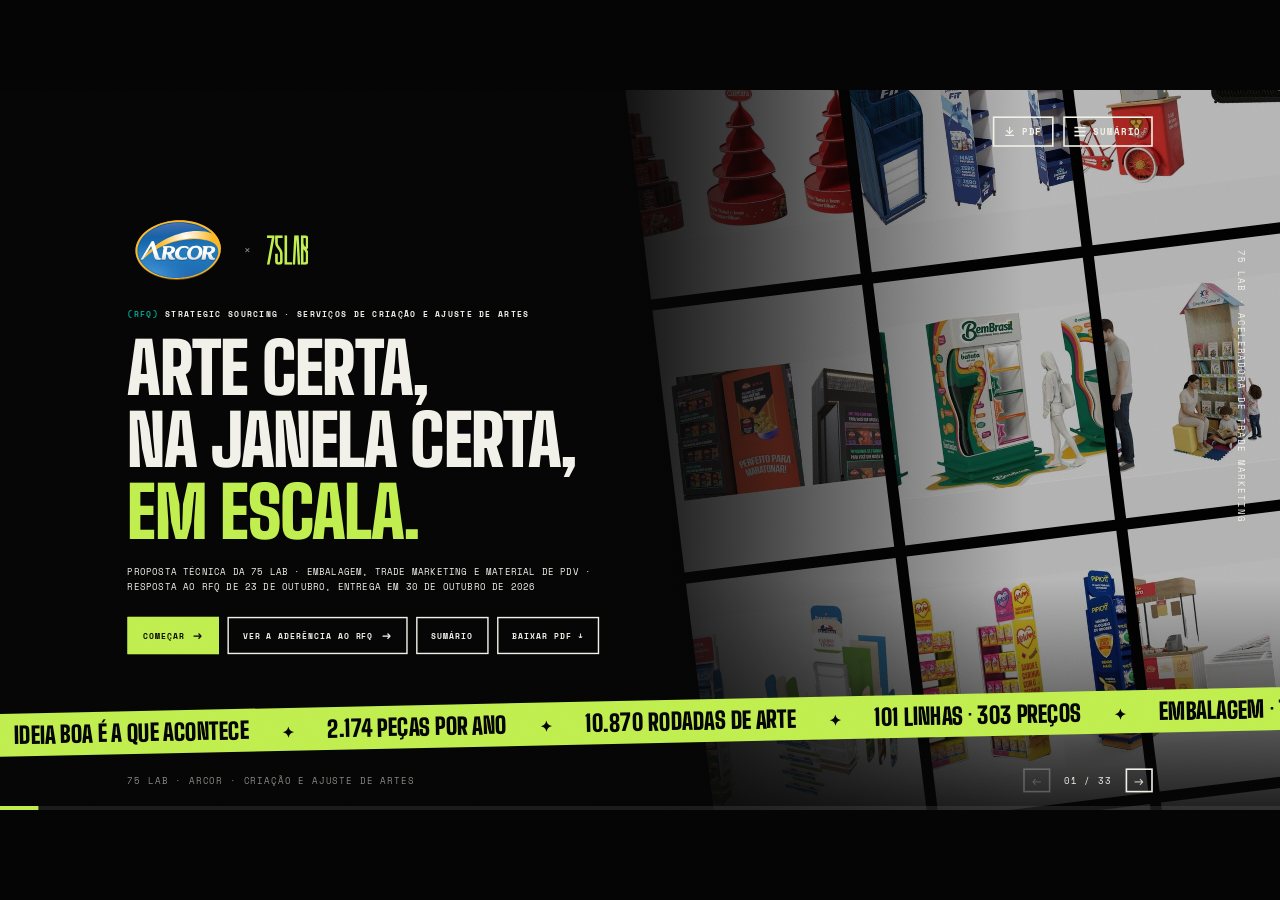
==== commit 36e664de: "Deck Arcor: capítulo 75 LAB no molde do BID, vídeos de projetos, Ariuno de gestão da Arcor; saem cha" ====
--- a/index.html
+++ b/index.html
@@ -10,7 +10,7 @@
 <link rel="preconnect" href="https://fonts.googleapis.com">
 <link rel="preconnect" href="https://fonts.gstatic.com" crossorigin>
 <link href="https://fonts.googleapis.com/css2?family=Big+Shoulders+Display:wght@700;900&family=Space+Grotesk:wght@400;500;600;700&family=Space+Mono:wght@400;700&display=swap" rel="stylesheet">
-<link rel="stylesheet" href="assets/deck.css?v=20261029142617">
+<link rel="stylesheet" href="assets/deck.css?v=20261029151834">
 </head>
 <body>
 
@@ -103,7 +103,7 @@
   <section id="cap-escopo" class="tela s-cap" data-tema="escuro" data-titulo="Capítulo 01 · O escopo de vocês" data-cap="(01) O escopo de vocês" data-capitulo="01">
     <span class="num-cap sangra">01</span>
     <div class="texto">
-      <span class="eyebrow anima"><b>Capítulo 01</b></span>
+      <span class="eyebrow anima"><b>Capítulo 01</b> de 06</span>
       <h2 class="anima d1">O escopo<br>de vocês</h2>
       <p class="lead anima d2">A leitura que fizemos da planilha do RFQ, linha por linha, antes de propor qualquer coisa.</p>
     </div>
@@ -128,7 +128,7 @@
         <li data-ir="formato-01" data-cursor="Ir"><i>4</i><span>A partir da 5ª, propor percentual</span><b><svg class="ic p"><use href="#i-check"/></svg>15% do valor unitário, por rodada</b></li>
         <li data-ir="formato-01" data-cursor="Ir"><i>4</i><span>Valores com impostos inclusos</span><b><svg class="ic p"><use href="#i-check"/></svg>os 303 valores já incluem</b></li>
         <li data-ir="duas-formas" data-cursor="Ir"><i>4</i><span>Pagamento em 75 dias após a NF</span><b><svg class="ic p"><use href="#i-check"/></svg>aceito, e considerado no preço</b></li>
-        <li data-ir="excedente" data-cursor="Ir"><i>4</i><span>Itens fora da tabela aprovados por Compras</span><b><svg class="ic p"><use href="#i-check"/></svg>aceito, com regra de classificação declarada</b></li>
+        <li data-ir="formato-02" data-cursor="Ir"><i>4</i><span>Itens fora da tabela aprovados por Compras</span><b><svg class="ic p"><use href="#i-check"/></svg>aceito, com regra de classificação declarada</b></li>
         <li data-ir="ia" data-cursor="Ir"><i>5</i><span>Uso de IA, ferramentas e aplicação</span><b><svg class="ic p"><use href="#i-check"/></svg>capítulo 05, tela de inteligência artificial</b></li>
         <li data-ir="duas-formas" data-cursor="Ir"><i>6</i><span>Proposta alternativa, à parte</span><b><svg class="ic p"><use href="#i-check"/></svg>arquivo separado, como pedido</b></li>
       </ol>
@@ -207,7 +207,7 @@
       <div class="regua r1 anima d3"><i class="s baixa" style="--w:49%"><b>Baixa</b>1.065 · 49,0%</i><i class="s media" style="--w:11.7%"><b>Média</b>254 · 11,7%</i><i class="s alta" style="--w:39.3%"><b>Alta</b>855 · 39,3%</i></div>
       <span class="eyebrow anima d4">O que é modelagem, na mesma régua do total</span>
       <div class="regua r2 anima d4"><i class="s mod" style="--w:22.4%"><b>Modelagem</b>488 · 22,4%</i><i class="s resto" style="--w:77.6%">total do escopo · 2.174</i></div>
-      <svg class="ramos anima d5" viewBox="0 0 560 70" aria-hidden="true"><path class="liga" d="M120 0v20H40v34M120 20h200v34"/><path d="M34 48l6 10 6-10M314 48l6 10 6-10" fill="none" stroke="currentColor" stroke-width="3"/></svg>
+      <svg class="ramos anima d5" viewBox="0 0 880 56" aria-hidden="true"><path class="liga" d="M98 0V20H38V46M98 20H275V46"/><path d="M31 41l7 10 7-10M268 41l7 10 7-10" fill="none" stroke="currentColor" stroke-width="3"/></svg>
       <div class="filhos anima d6"><div><b class="num">397</b><span>mockups em simulação 3D</span></div><div><b class="num">91</b><span>ajustes de planta técnica de embalagem</span></div></div>
     </div>
     <blockquote class="citacao anima dir d5">“Necessidade de criação de ativos visuais exclusivos, como ilustrações, personagens, composições gráficas complexas ou modelagens tridimensionais.”<cite>RFQ, item 3.3 · critério de alta complexidade</cite></blockquote>
@@ -232,95 +232,145 @@
   <section id="cap-quem" class="tela s-cap" data-tema="escuro" data-titulo="Capítulo 02 · Quem é a 75 LAB" data-cap="(02) Quem é a 75 LAB" data-capitulo="02">
     <span class="num-cap sangra">02</span>
     <div class="texto">
-      <span class="eyebrow anima"><b>Capítulo 02</b></span>
+      <span class="eyebrow anima"><b>Capítulo 02</b> de 06</span>
       <h2 class="anima d1">Quem é<br>a 75 LAB</h2>
-      <p class="lead anima d2">Uma aceleradora de trade marketing que nasceu dos dois lados da mesa: indústria e varejo.</p>
-    </div>
-    <ol class="dentro anima d3"><li><i>01</i>Quatro frentes, um contrato</li><li><i>02</i>De onde a 75 LAB vem</li><li><i>03</i>Clientes</li></ol>
+      <p class="lead anima d2">Por que existimos, o que nos diferencia e quem responde pela conta.</p>
+    </div>
+    <ol class="dentro anima d3"><li><i>01</i>Propósito</li><li><i>02</i>Diferencial</li><li><i>03</i>A estrutura</li><li><i>04</i>Quem responde pela conta</li><li><i>05</i>Nossos números</li><li><i>06</i>Clientes</li></ol>
     <div class="trilha-cap anima d4"><span data-c="01">01<b>O escopo de vocês</b></span><span data-c="02">02<b>Quem é a 75 LAB</b></span><span data-c="03">03<b>Provas</b></span><span data-c="04">04<b>Como contratar</b></span><span data-c="05">05<b>Como operamos</b></span><span data-c="06">06<b>Além da criação</b></span></div>
   </section>
 
-  <!-- ===================================================== quatro frentes -->
-  <section id="frentes" class="tela s-fre" data-tema="claro" data-titulo="Quatro frentes, um contrato" data-cap="(02) Quem é a 75 LAB">
-    <div class="cab">
-      <span class="eyebrow anima"><b>(02)</b> Quem é a 75 LAB</span>
-      <h2 class="anima d1">Não vendemos o nosso time, <span class="onda t-teal">montamos o que a sua operação pede</span></h2>
-      <p class="lead anima d2">Somos uma aceleradora de trade marketing. A agência de mercado encaixa o cliente na equipe que já tem; aqui a equipe é desenhada para a conta, e as quatro frentes vivem na mesma casa.</p>
-    </div>
-    <div class="comparo">
-      <div class="lado-c merc anima esq d2">
-        <span class="eyebrow">Agência de mercado</span>
-        <div class="fr"><b>Estratégia</b><span>equipe própria</span></div>
-        <div class="fr"><b>Design</b><span>equipe própria</span></div>
-        <div class="fr solto"><b>Produção</b><span>fornecedor à parte</span></div>
-        <div class="fr solto"><b>Tecnologia</b><span>fornecedor à parte</span></div>
-        <p class="pe">Vocês contratam e gerenciam o resto.</p>
-      </div>
-      <div class="lado-c lab anima dir d3">
-        <span class="eyebrow">75 LAB</span>
-        <svg class="rede" viewBox="0 0 560 330" aria-hidden="true">
-          <path class="liga" d="M150 70L280 165M410 70L280 165M150 260L280 165M410 260L280 165"/>
-        </svg>
-        <div class="fr f1"><b>Estratégia</b><span>ordem da fila</span></div>
-        <div class="fr f2"><b>Design</b><span>arte e engenharia de peça</span></div>
-        <div class="fr f3"><b>Produção</b><span>parceiros sob contrato nosso</span></div>
-        <div class="fr f4"><b>Tecnologia</b><span>modelo, versão e rastreio</span></div>
-        <div class="hub"><img src="assets/logos/75lab-logo-lime.svg" alt="75 LAB"><span>um contrato só<br>uma interlocução só</span></div>
-      </div>
-    </div>
-    <div class="imp anima d5"><b>Implicação</b><p>O time que atende a Arcor é dimensionado pelas horas da Arcor, não pelo que sobrou da agenda de outro cliente. E vocês não gerenciam quatro fornecedores para entregar uma peça.</p></div>
-    <p class="fonte">Produção é frente do modelo, não fábrica nossa: cotamos, homologamos e respondemos pelo prazo, e quem produz é parceiro homologado. A produção não está embutida neste escopo.</p>
-  </section>
-
-  <!-- ===================================================== origem -->
-  <section id="origem" class="tela s-ori" data-tema="escuro" data-titulo="De onde a 75 LAB vem" data-cap="(02) Quem é a 75 LAB">
-    <div class="cab">
-      <span class="eyebrow anima"><b>(02)</b> De onde a 75 LAB vem</span>
-      <h2 class="anima d1">Quem vai atender vocês <span class="t-lime">já sentou na cadeira de vocês</span></h2>
-      <p class="lead anima d2">A casa não nasceu na propaganda. Nasceu dos dois lados da mesa do trade, e os dois continuam aqui dentro.</p>
-    </div>
-    <figure class="foto-dir anima esq d2"><img src="assets/img/caique-daniel.webp" alt="Os fundadores da 75 LAB"><img class="selo-lab" src="assets/logos/75lab-logo-lime.svg" alt=""></figure>
-    <div class="mesa">
-      <div class="lado-m anima d3"><span class="eyebrow">Daniel Coimbra · <b data-conta="20">20</b> anos na indústria</span><h3>Kraft · Mondelez<br>Unilever · Whirlpool</h3><p>Duas décadas do lado de quem aprova a arte, cobra o prazo e responde pelo painel legal da embalagem. É o lado da mesa em que a Arcor está.</p></div>
-      <div class="lado-m anima d4"><span class="eyebrow">Caique Becker · <b data-conta="15">15</b> anos no varejo</span><h3>GPA · Extra<br>Minuto Pão de Açúcar</h3><p>Quinze anos do lado de quem recebe a peça, monta a gôndola e decide se ela fica de pé. É onde a arte de vocês termina.</p></div>
-      <div class="trajeto anima d5"><span><svg class="ic p"><use href="#i-fabrica"/></svg>Indústria</span><i></i><span><svg class="ic p"><use href="#i-pincel"/></svg>Arte</span><i></i><span><svg class="ic p"><use href="#i-loja"/></svg>Gôndola</span></div>
-    </div>
-    <div class="imp anima d6"><b>Implicação</b><p>A agência de mercado aprende a operação do cliente na conta do cliente. Aqui os dois lados já foram vividos antes de a conta existir, e alimento é exatamente de onde viemos. Por isso a leitura da planilha de vocês é de quem já preencheu uma do outro lado.</p></div>
+  <!-- ===================================================== propósito -->
+  <section id="proposito" class="tela s-prop" data-tema="lime" data-titulo="Propósito" data-cap="(02) Quem é a 75 LAB">
+    <span class="eyebrow anima">Nosso propósito</span>
+    <h2 class="anima d1">Transformar intenção em realidade <span class="apagada">no ponto de venda.</span></h2>
+    <p class="lead anima d2">A 75 LAB nasceu da soma de dois lados que quase nunca se sentam à mesma mesa: o varejo e a indústria. Por mais de 15 anos vivemos a distância entre a intenção comercial de uma marca e o que de fato acontece na loja. Existimos para fechar essa distância.</p>
+    <div class="balcao anima d3">
+      <div class="lado-b"><span>Indústria</span><b>Lançamento, categoria, P&amp;L</b><small>o lado de quem vende para o varejo</small></div>
+      <div class="meio-b"><img src="assets/75lab-black.png" alt="75 LAB"><i>← valor →</i></div>
+      <div class="lado-b"><span>Varejo</span><b>Layout, execução, aprovação</b><small>o lado de quem opera a loja</small></div>
+    </div>
+    <div class="imprensa anima d2">
+      <span class="eyebrow">Na imprensa · o que os sócios defendem em público</span>
+      <a class="mat" href="https://propmark.com.br/artigos/criamos-o-que-gostariamos-de-ter-tido-como-clientes/" target="_blank" rel="noopener" data-cursor="Ler">
+        <span class="print"><i class="barra-m"><b></b><b></b><b></b>propmark.com.br</i><img src="assets/imprensa/propmark.webp" alt="Artigo de Daniel Coimbra na Propmark"></span>
+        <span class="txt"><q>Criamos o que gostaríamos de ter tido como clientes.</q><em>“A grande agência tradicional aprendeu trade marketing. Nós vivemos isso.”</em><cite>Daniel Coimbra, cofundador da 75 LAB · Propmark</cite><span class="ler so-tela"><svg class="ic"><use href="#i-clique"/></svg>Clique para ler a matéria ↗</span><span class="url so-pdf">propmark.com.br/artigos/criamos-o-que-gostariamos-de-ter-tido-como-clientes</span></span>
+      </a>
+      <a class="mat" href="https://gironews.com/opinioes/a-loja-me-ensinou-o-que-nenhuma-apresentacao-ensinava/" target="_blank" rel="noopener" data-cursor="Ler">
+        <span class="print"><i class="barra-m"><b></b><b></b><b></b>gironews.com</i><img src="assets/imprensa/giro.webp" alt="Artigo de Caique Becker na Giro News"></span>
+        <span class="txt"><q>A loja me ensinou o que nenhuma apresentação ensinava.</q><em>“Execução não é uma consequência da estratégia. Execução é parte da estratégia.”</em><cite>Caique Becker, cofundador da 75 LAB · Giro News, 26/06/2026</cite><span class="ler so-tela"><svg class="ic"><use href="#i-clique"/></svg>Clique para ler a matéria ↗</span><span class="url so-pdf">gironews.com/opinioes/a-loja-me-ensinou-o-que-nenhuma-apresentacao-ensinava</span></span>
+      </a>
+    </div>
+    <span class="assin-prop anima d4">Ideia boa é a que acontece.</span>
+  </section>
+
+  <!-- ===================================================== diferencial -->
+  <section id="diferencial" class="tela s-dif" data-tema="escuro" data-titulo="Diferencial" data-cap="(02) Quem é a 75 LAB">
+    <h2 class="anima">Não somos uma agência tradicional. <span class="t-lime">Somos uma aceleradora de trade.</span></h2>
+    <div class="modelos anima d1">
+      <div class="mod trad"><span class="eyebrow">Modelo tradicional</span><div class="seq"><span>Briefing</span><span>Retrabalho</span><span>Atraso</span><span class="x">Verba evapora</span></div></div>
+      <div class="mod lab"><span class="eyebrow">Modelo 75 LAB</span><div class="seq"><span>Intenção</span><span>Imersão</span><span>Solução</span><span>Execução</span><span class="ok">Resultado</span></div></div>
+    </div>
+    <div class="pilares anima d2">
+      <div><i>01</i><b>Vivemos o trade, não só aprendemos</b><p>Os sócios vêm do varejo e da indústria: os dois lados do balcão estão na mesma mesa.</p></div>
+      <div><i>02</i><b>Solução certa, nunca de prateleira</b><p>Montamos a estrutura pela demanda de cada cliente, não um pacote pronto.</p></div>
+      <div><i>03</i><b>Para cada desafio, a equipe certa</b><p>Hub de especialistas e fornecedores, com governança ponta a ponta e sem markup oculto.</p></div>
+      <div><i>04</i><b>Prova acima de promessa</b><p>Medimos o que entregamos: peça a peça, loja a loja.</p></div>
+    </div>
+    <div class="provas anima d3">
+      <div><b class="num"><span data-conta="95">0</span>%</b><span>projetos aprovados</span></div>
+      <div><b class="num">−<span data-conta="25">0</span>%</b><span>de custo de produção com o fornecedor certo</span></div>
+      <div><b class="num"><span data-conta="15000">0</span>+</b><span>PDVs positivados</span></div>
+      <div><b class="num">+<span data-conta="15">0</span></b><span>anos no trade, dos dois lados do balcão</span></div>
+    </div>
+    <p class="fonte">Fonte: 75lab.com.br, números da 75 LAB.</p>
+  </section>
+
+  <!-- ===================================================== a estrutura -->
+  <section id="estrutura" class="tela s-fre" data-tema="escuro" data-titulo="A estrutura" data-cap="(02) Quem é a 75 LAB">
+    <h2 class="anima">Montamos a estrutura, <span class="t-lime">não só a peça.</span></h2>
+    <p class="lead anima d1">A 75 LAB é uma aceleradora de trade marketing, parceira de desenvolvimento de negócios. Não entregamos um formato de prateleira: montamos a estrutura e os projetos pela demanda de cada cliente. O modelo se apoia em quatro frentes, e elas vivem na mesma casa.</p>
+    <div class="orbita anima zoom d2">
+      <div class="aro"></div>
+      <div class="centro"><div><img src="assets/75lab-black.png" alt="75 LAB"><small>Uma casa</small></div></div>
+      <button class="frente f1 on" data-f="0" data-cursor="Abrir"><span class="n">01</span><svg class="ic"><use href="#i-alvo"/></svg><b>Estratégia</b></button>
+      <button class="frente f2" data-f="1" data-cursor="Abrir"><span class="n">02</span><svg class="ic"><use href="#i-pincel"/></svg><b>Design</b></button>
+      <button class="frente f3" data-f="2" data-cursor="Abrir"><span class="n">03</span><svg class="ic"><use href="#i-fabrica"/></svg><b>Produção</b></button>
+      <button class="frente f4" data-f="3" data-cursor="Abrir"><span class="n">04</span><svg class="ic"><use href="#i-raio"/></svg><b>Tecnologia</b></button>
+    </div>
+    <span class="cta so-tela"><svg class="ic"><use href="#i-clique"/></svg>Clique em cada frente</span>
+    <div class="detalhe anima d3"><span class="eyebrow" id="freN">Frente 01</span><div id="freBox"><h3>Estratégia</h3><p>Leitura de canal, calendário integrado e ordem da fila. É o que decide o que entra primeiro quando embalagem, trade e PDV disputam a mesma semana.</p></div></div>
+    <div class="todas-f" aria-hidden="true"></div>
+    <template id="freDados">
+      <i data-t="Estratégia">Leitura de canal, calendário integrado e ordem da fila. É o que decide o que entra primeiro quando embalagem, trade e PDV disputam a mesma semana.</i>
+      <i data-t="Design">Direção de arte, arte-final, engenharia de peça e planta técnica de embalagem. Uma só direção para embalagem, trade e PDV, que é o que sustenta a unidade de marca da Arcor.</i>
+      <i data-t="Produção, com rede de parceiros">Coordenamos cotação, protótipo, QA e logística, e vocês não ficam limitados à nossa rede: trabalhamos com os fornecedores já homologados por vocês, com os nossos parceiros, ou com os dois. Podemos indicar novos, mas a homologação segue sendo processo de vocês.</i>
+      <i data-t="Tecnologia">Ariuno para demandas e entregas, SharePoint como repositório e controle de versão, rastreio peça a peça e AR antes de produzir. É frente própria, não um extra de proposta.</i>
+    </template>
+    <div class="forma anel" style="right:90px;top:640px"></div><div class="forma quad" style="left:640px;top:120px"></div>
+  </section>
+
+  <!-- ===================================================== quem responde -->
+  <section id="quem-responde" class="tela s-resp2" data-tema="claro" data-titulo="Quem responde pela conta" data-cap="(02) Quem é a 75 LAB">
+    <h2 class="anima">Os dois lados do balcão, <span class="onda t-teal">na mesma mesa.</span></h2>
+    <p class="lead anima d1">É o mesmo time que opera a conta, não uma equipe montada para a concorrência.</p>
+    <div class="pessoas anima d2">
+      <div class="pessoa"><b class="num"><span data-conta="20">0</span><small>anos</small></b><div><h3>Daniel Coimbra</h3><p>de trade marketing, do lado de quem vende para o varejo</p></div></div>
+      <div class="pessoa"><b class="num"><span data-conta="15">0</span><small>anos</small></b><div><h3>Caique Becker</h3><p>de varejo, do lado de quem operou a loja</p></div></div>
+    </div>
+    <div class="cad anima d3">
+      <span class="eyebrow"><b>(✓)</b> Os dois lados da mesa em que a Arcor está</span>
+      <div class="checks"><span>Kraft</span><span>Mondelez</span><span>Unilever</span><span>Whirlpool</span><span>GPA</span><span>Extra</span><span>Minuto Pão de Açúcar</span></div>
+    </div>
+    <div class="origem2 anima d4">
+      <span class="eyebrow">Alimento é exatamente de onde viemos</span>
+      <b>Lemos a planilha de vocês como quem já preencheu uma do outro lado</b>
+    </div>
+    <div class="palco-duo anima zoom d1">
+      <img class="marca" src="assets/logos/75lab-logo-lime.svg" alt="75 LAB">
+      <img class="duo" src="assets/img/caique-daniel.webp" alt="Daniel Coimbra e Caique Becker, da 75 LAB">
+      <span class="frase-duo">Quem responde pela conta <em>é quem opera.</em></span>
+      <span class="quem"><b>Daniel Coimbra</b><b>Caique Becker</b>cofundadores da 75 LAB</span>
+    </div>
+  </section>
+
+  <!-- ===================================================== números -->
+  <section id="numeros" class="tela s-num" data-tema="claro" data-titulo="Nossos números" data-cap="(02) Quem é a 75 LAB">
+    <span class="destaque-cap anima">Números da 75 LAB · 12 meses medidos no nosso sistema</span>
+    <h2 class="anima">A 75 LAB em números: <span class="onda t-teal">a operação que já rodamos hoje.</span></h2>
+    <div class="grade anima d1">
+      <div class="destaque"><svg class="ic vivo"><use href="#i-check"/></svg><b class="num" data-conta="1811">0</b><span>entregas concluídas em 12 meses, entre jobs e etapas</span></div>
+      <div><svg class="ic"><use href="#i-caixa"/></svg><b class="num" data-conta="513">0</b><span>jobs concluídos de ponta a ponta no mesmo período</span></div>
+      <div><svg class="ic"><use href="#i-loja"/></svg><b class="num" data-conta="94">0</b><span>clientes com demanda aberta nos últimos 12 meses</span></div>
+      <div class="destaque"><svg class="ic vivo"><use href="#i-rede"/></svg><b class="num" data-conta="122">0</b><span>jobs ativos ao mesmo tempo no pico, em 26/10/2026</span></div>
+      <div><svg class="ic"><use href="#i-pessoas"/></svg><b class="num" data-conta="52">0</b><span>clientes atendidos em paralelo nesse mesmo pico</span></div>
+      <div><svg class="ic"><use href="#i-relogio"/></svg><b class="num"><span data-conta="8">0</span><small>dias úteis</small></b><span>prazo mediano do pedido à entrega em baixa complexidade</span></div>
+      <div><svg class="ic"><use href="#i-calendario"/></svg><b class="num"><span data-conta="41">0</span><small>dias úteis</small></b><span>prazo mediano em alta complexidade: stands, enxovais e obras</span></div>
+      <div><svg class="ic"><use href="#i-grafico"/></svg><b class="num"><span data-conta="1070">0</span><small>h/mês</small></b><span>de trabalho apontadas tarefa a tarefa, de julho a setembro</span></div>
+    </div>
+    <p class="fonte">Dados da própria 75 LAB, não de cliente. Fonte: Ariuno, sistema de gestão da 75 LAB · 28/10/2025 a 27/10/2026 · horas apontadas de jul a set/2026. Baixa complexidade: jobs com até 8 h de trabalho; alta: acima de 16 h.</p>
   </section>
 
   <!-- ===================================================== clientes -->
-  <section id="clientes" class="tela s-cli" data-tema="claro" data-titulo="Clientes" data-cap="(02) Quem é a 75 LAB">
-    <div class="cab">
-      <span class="eyebrow anima"><b>(02)</b> Clientes · itens 3.1.j, 7.1 e 7.2 do RFI</span>
-      <h2 class="anima d1">Hershey’s e Polenghi <span class="onda t-teal">já passaram por esta casa</span></h2>
-    </div>
-    <div class="grupo alim anima d2">
-      <span class="eyebrow"><b>Indústria de alimentos, bebidas e pet</b> · gôndola de supermercado, atacado e conveniência</span>
-      <ul>
-        <li><img src="assets/clientes/hersheys.png" alt="Hershey’s"></li><li><img src="assets/clientes/polenghi.png" alt="Polenghi, do grupo Savencia"></li><li><img src="assets/clientes/seara.png" alt="Seara"></li><li><img src="assets/clientes/lactalis.png" alt="Lactalis"></li><li><img src="assets/clientes/parmalat.png" alt="Parmalat"></li>
-        <li><img src="assets/clientes/unilever.png" alt="Unilever"></li><li><img src="assets/clientes/3coracoes.png" alt="3 Corações"></li><li><img src="assets/clientes/madalena.png" alt="Madalena"></li><li><img src="assets/clientes/whiskas.png" alt="Whiskas"></li><li><img src="assets/clientes/pedigree.png" alt="Pedigree"></li>
-      </ul>
-    </div>
-    <div class="grupo outros anima d4">
-      <span class="eyebrow"><b>Demais categorias</b> · varejo especializado, eletro, farma e beleza</span>
-      <ul>
-        <li><img src="assets/clientes/panasonic.png" alt="Panasonic"></li><li><img src="assets/clientes/alltak.png" alt="Alltak"></li><li><img src="assets/clientes/kelco.png" alt="Kelco"></li><li><img src="assets/clientes/boticario.png" alt="O Boticário"></li><li><img src="assets/clientes/petz.png" alt="Petz"></li><li><img src="assets/clientes/brastemp.png" alt="Brastemp"></li><li><img src="assets/clientes/consul.png" alt="Consul"></li>
-        <li><img src="assets/clientes/drogasp.png" alt="Drogaria São Paulo"></li><li><img src="assets/clientes/pacheco.png" alt="Drogarias Pacheco"></li><li><img src="assets/clientes/dpsp.png" alt="Grupo DPSP"></li><li><img src="assets/clientes/loungerie.png" alt="Loungerie"></li><li><img src="assets/clientes/evino.png" alt="Evino"></li><li><img src="assets/clientes/grand-cru.png" alt="Grand Cru"></li><li><img src="assets/clientes/eudora.png" alt="Eudora"></li>
-        <li><img src="assets/clientes/berenice.png" alt="Quem disse, Berenice?"></li><li><img src="assets/clientes/premierpet.png" alt="PremieRpet"></li><li><img src="assets/clientes/kelcat.png" alt="Kelcat"></li><li><img src="assets/clientes/keldog.png" alt="Keldog"></li><li><img src="assets/clientes/pipicat.png" alt="Pipicat"></li>
-      </ul>
-    </div>
-    <div class="imp lateral anima dir d5"><b>Implicação</b><p>A régua regulatória da categoria não vai ser aprendida na conta de vocês. É a resposta ao item 3.1.j: o porte de cliente que operamos é este, e a referência pode ser pedida a qualquer uma dessas marcas.</p></div>
+  <section id="clientes" class="tela s-cli2" data-tema="claro2" data-titulo="Clientes" data-cap="(02) Quem é a 75 LAB">
+    <h2 class="anima">Já trabalhamos a gôndola <span class="onda t-teal">onde a Arcor vive.</span></h2>
+    <p class="lead anima d1">Supermercado, atacado e conveniência são a lógica de ponto de venda do escopo de vocês, e as marcas de alimento que atendemos vivem nela. Hershey’s e Polenghi já passaram por esta casa.</p>
+    <div class="grupo anima d2"><div class="cab-g"><svg class="ic"><use href="#i-caixa"/></svg><b>Canal alimentar</b><span>supermercado, atacado e conveniência</span></div>
+      <div class="logos"><div><img src="assets/clientes/hersheys.png" alt="Hershey’s"></div><div><img src="assets/clientes/polenghi.png" alt="Polenghi, do grupo Savencia"></div><div><img src="assets/clientes/seara.png" alt="Seara"></div><div><img src="assets/clientes/lactalis.png" alt="Lactalis"></div><div><img src="assets/clientes/parmalat.png" alt="Parmalat"></div><div><img src="assets/clientes/unilever.png" alt="Unilever"></div><div><img src="assets/clientes/3coracoes.png" alt="3 Corações"></div><div><img src="assets/clientes/madalena.png" alt="Madalena"></div><div><img src="assets/clientes/whiskas.png" alt="Whiskas"></div><div><img src="assets/clientes/pedigree.png" alt="Pedigree"></div></div></div>
+    <div class="grupo anima d3"><div class="cab-g"><svg class="ic"><use href="#i-loja"/></svg><b>Varejo especializado</b><span>loja de categoria, eletro, farma e beleza</span></div>
+      <div class="logos"><div><img src="assets/clientes/boticario.png" alt="O Boticário"></div><div><img src="assets/clientes/petz.png" alt="Petz"></div><div><img src="assets/clientes/brastemp.png" alt="Brastemp"></div><div><img src="assets/clientes/consul.png" alt="Consul"></div><div><img src="assets/clientes/drogasp.png" alt="Drogaria São Paulo"></div><div><img src="assets/clientes/dpsp.png" alt="Grupo DPSP"></div><div><img src="assets/clientes/loungerie.png" alt="Loungerie"></div><div><img src="assets/clientes/evino.png" alt="Evino"></div><div><img src="assets/clientes/grand-cru.png" alt="Grand Cru"></div><div><img src="assets/clientes/eudora.png" alt="Eudora"></div><div><img src="assets/clientes/berenice.png" alt="Quem disse, Berenice?"></div><div><img src="assets/clientes/premierpet.png" alt="PremieRpet"></div><div><img src="assets/clientes/kelcat.png" alt="Kelcat"></div><div><img src="assets/clientes/keldog.png" alt="Keldog"></div><div><img src="assets/clientes/pipicat.png" alt="Pipicat"></div></div></div>
+    <p class="fonte">Resposta aos itens 3.1.j, 7.1 e 7.2 do RFI: a referência pode ser pedida a qualquer uma dessas marcas.</p>
   </section>
 
   <!-- ===================================================== capítulo 03 -->
   <section id="cap-provas" class="tela s-cap" data-tema="escuro" data-titulo="Capítulo 03 · Provas" data-cap="(03) Provas" data-capitulo="03">
     <span class="num-cap sangra">03</span>
     <div class="texto">
-      <span class="eyebrow anima"><b>Capítulo 03</b></span>
+      <span class="eyebrow anima"><b>Capítulo 03</b> de 06</span>
       <h2 class="anima d1">Provas</h2>
-      <p class="lead anima d2">Gôndola de alimento, ativação e convenção, e um projeto feito para a Arcor sem que ninguém pedisse.</p>
-    </div>
-    <ol class="dentro anima d3"><li><i>01</i>Cases de ponto de venda</li><li><i>02</i>Cases de ativação e evento</li><li><i>03</i>Projeto proativo para a Arcor</li></ol>
+      <p class="lead anima d2">Gôndola de alimento e projetos da 75 LAB em vídeo, com quem já viveu um cronograma com a gente.</p>
+    </div>
+    <ol class="dentro anima d3"><li><i>01</i>Cases de ponto de venda</li><li><i>02</i>Depoimento e vídeos de projetos</li></ol>
     <div class="trilha-cap anima d4"><span data-c="01">01<b>O escopo de vocês</b></span><span data-c="02">02<b>Quem é a 75 LAB</b></span><span data-c="03">03<b>Provas</b></span><span data-c="04">04<b>Como contratar</b></span><span data-c="05">05<b>Como operamos</b></span><span data-c="06">06<b>Além da criação</b></span></div>
   </section>
 
@@ -347,57 +397,43 @@
     <a class="botao cheio seta mais anima d5" href="https://www.75lab.com.br/cases.html" target="_blank" rel="noopener" data-cursor="Abrir">Ver os 84 cases no site</a>
   </section>
 
-  <!-- ===================================================== cases ativação (mosaico) -->
-  <section id="cases-ativacao" class="tela s-mos" data-tema="claro" data-titulo="Cases de ativação e evento" data-cap="(03) Provas">
-    <div class="cab">
-      <span class="eyebrow anima"><b>(03)</b> Cases · ativação, experiência e evento</span>
-      <h2 class="anima d1">A mesma casa resolve a gôndola <span class="onda t-teal">e a convenção de vendas</span></h2>
-    </div>
-    <div class="oitenta anima d2"><strong class="num" data-conta="84">84</strong><span>projetos no portfólio. Estes doze são um recorte.</span></div>
-    <div class="mosaico-c">
-      <figure class="m1 amplia anima zoom d2" data-amplia="assets/cases/3coracoes.jpg" data-legenda="3 Corações · foodservice" data-cursor="Ampliar"><img src="assets/cases/3coracoes.jpg" alt="Foodservice 3 Corações"><span class="etq"><b>3 Corações</b>foodservice</span></figure>
-      <figure class="m2 amplia anima zoom d3" data-amplia="assets/cases/ciranda.jpg" data-legenda="Ciranda · ponto de experiência" data-cursor="Ampliar"><img src="assets/cases/ciranda.jpg" alt="Ponto de experiência Ciranda"><span class="etq"><b>Ciranda</b>ponto de experiência</span></figure>
-      <figure class="m3 amplia anima zoom d3" data-amplia="assets/cases/boticario.jpg" data-legenda="O Boticário · display modular" data-cursor="Ampliar"><img src="assets/cases/boticario.jpg" alt="Display modular O Boticário"><span class="etq"><b>O Boticário</b>display modular</span></figure>
-      <figure class="m4 amplia anima zoom d4" data-amplia="assets/cases/brastemp.jpg" data-legenda="Whirlpool · lançamento Brastemp" data-cursor="Ampliar"><img src="assets/cases/brastemp.jpg" alt="Lançamento Brastemp"><span class="etq"><b>Whirlpool</b>lançamento Brastemp</span></figure>
-      <figure class="m5 amplia anima zoom d4" data-amplia="assets/cases/pereira.jpg" data-legenda="Grupo Pereira · ponto de experiência" data-cursor="Ampliar"><img src="assets/cases/pereira.jpg" alt="Ponto de experiência Grupo Pereira"><span class="etq"><b>Grupo Pereira</b>ponto de experiência</span></figure>
-      <figure class="m6 amplia anima zoom d5" data-amplia="assets/cases/abras.jpg" data-legenda="Abras · convenção e evento" data-cursor="Ampliar"><img src="assets/cases/abras.jpg" alt="Convenção Abras"><span class="etq"><b>Abras</b>convenção e evento</span></figure>
-      <span class="cta so-tela"><svg class="ic"><use href="#i-clique"/></svg>Clique na foto para ampliar</span>
-    </div>
-    <a class="botao cheio seta mais anima d6" href="https://www.75lab.com.br/cases.html" target="_blank" rel="noopener" data-cursor="Abrir">Ver os 84 cases no site</a>
-  </section>
-
-  <!-- ===================================================== projeto proativo (chassi) -->
-  <section id="proativo" class="tela s-cha" data-tema="escuro" data-titulo="Projeto proativo para a Arcor" data-cap="(03) Provas">
-    <div class="cab">
-      <span class="eyebrow anima"><b>(03)</b> Projeto proativo para a Arcor · não é case de outro cliente</span>
-      <h2 class="anima d1">O mesmo chassi vira <span class="t-lime">brandspace, ilha ou ponta de gôndola</span></h2>
-      <p class="lead anima d2">Store in store modular desenhado para a Arcor, sem briefing e sem manual de marca: as peças estruturais da planilha passam a ser o mesmo chassi com a roupagem trocada.</p>
-      <div class="dois-n anima d3"><div><strong class="num" data-conta="13">13</strong><span>linhas de peça estrutural</span></div><div><strong class="num" data-conta="133">133</strong><span>peças da planilha num chassi só</span></div></div>
-    </div>
-    <div class="chassi">
-      <svg class="liga-ch" viewBox="0 0 860 640" aria-hidden="true">
-        <path class="liga" d="M430 320L150 110M430 320L710 110M430 320L150 530M430 320L710 530"/>
-      </svg>
-      <div class="nucleo anima zoom d3">
-        <svg viewBox="0 0 200 200" class="iso" aria-hidden="true"><path d="M100 20l70 40v80l-70 40-70-40V60z"/><path d="M30 60l70 40 70-40M100 100v80"/><path class="tr" d="M65 80v80M135 80v80M30 100l70 40 70-40"/></svg>
-        <b>Chassi modular</b><span>uma estrutura, a roupagem muda</span>
-      </div>
-      <div class="cfg c1 anima d4"><svg class="ic vivo"><use href="#i-loja"/></svg><b>Ponta de gôndola</b><span>a cabeceira do corredor</span></div>
-      <div class="cfg c2 anima d5"><svg class="ic vivo"><use href="#i-caixa"/></svg><b>Ponto natural</b><span>dentro da categoria</span></div>
-      <div class="cfg c3 anima d5"><svg class="ic vivo"><use href="#i-cubo"/></svg><b>Ilha</b><span>360 graus no fluxo</span></div>
-      <div class="cfg c4 anima d6"><svg class="ic vivo"><use href="#i-alvo"/></svg><b>Brandspace</b><span>a marca como destino</span></div>
-    </div>
+  <!-- ===================================================== depoimento e vídeos -->
+  <section id="depoimento" class="tela s-dep" data-tema="lime" data-titulo="Depoimento e vídeos de projetos" data-cap="(03) Provas">
+    <span class="eyebrow anima">Quem já viveu um cronograma com a gente · stand Alltak Decor</span>
+    <blockquote class="anima d1"><span class="aspas">“</span>Desde a primeira reunião, me surpreenderam com essa parte de planejamento.</blockquote>
+    <p class="segunda anima d2">“Um programa viável de execução. Datas de aprovações, datas de execução, finalização para a entrega do stand.”</p>
+    <div class="quem anima d2"><b>Marcelo Abreu</b><span>Alltak</span></div>
+    <div class="videos anima d3">
+      <span class="eyebrow">Projetos da 75 LAB em vídeo</span>
+      <span class="cta so-tela"><svg class="ic"><use href="#i-clique"/></svg>Clique num vídeo para assistir no celular ao lado</span>
+      <div class="fila" id="filaVid">
+        <button class="vid on" data-src="assets/video/alltak-marcelo.mp4" data-poster="assets/video/alltak-marcelo.webp" data-dur="1min19" data-cursor="Assistir"><span class="capa"><img src="assets/video/alltak-marcelo.webp" alt="" loading="lazy"><i></i><em>1min19</em></span><b>Depoimento · stand Alltak Decor</b></button>
+        <button class="vid" data-src="assets/video/alltak-hausdecor.mp4" data-poster="assets/video/alltak-hausdecor.webp" data-dur="1min17" data-cursor="Assistir"><span class="capa"><img src="assets/video/alltak-hausdecor.webp" alt="" loading="lazy"><i></i><em>1min17</em></span><b>Alltak · HausDecor</b></button>
+        <button class="vid" data-src="assets/video/boticario.mp4" data-poster="assets/video/boticario.webp" data-dur="53s" data-cursor="Assistir"><span class="capa"><img src="assets/video/boticario.webp" alt="" loading="lazy"><i></i><em>53s</em></span><b>O Boticário · display flex</b></button>
+        <button class="vid" data-src="assets/video/evino.mp4" data-poster="assets/video/evino.webp" data-dur="1min25" data-cursor="Assistir"><span class="capa"><img src="assets/video/evino.webp" alt="" loading="lazy"><i></i><em>1min25</em></span><b>Evino · corta-gotas</b></button>
+        <button class="vid" data-src="assets/video/reel4.mp4" data-poster="assets/video/reel4.webp" data-dur="41s" data-cursor="Assistir"><span class="capa"><img src="assets/video/reel4.webp" alt="" loading="lazy"><i></i><em>41s</em></span><b>Alltak em Fortaleza · Marcelo Souss</b></button>
+        <button class="vid" data-src="assets/video/reel6.mp4" data-poster="assets/video/reel6.webp" data-dur="1min35" data-cursor="Assistir"><span class="capa"><img src="assets/video/reel6.webp" alt="" loading="lazy"><i></i><em>1min35</em></span><b>Bastidores · display Kelco</b></button>
+        <button class="vid" data-src="assets/video/reel5.mp4" data-poster="assets/video/reel5.webp" data-dur="1min44" data-cursor="Assistir"><span class="capa"><img src="assets/video/reel5.webp" alt="" loading="lazy"><i></i><em>1min44</em></span><b>Trade Safari · Loungerie</b></button>
+        <button class="vid" data-src="assets/video/reel2.mp4" data-poster="assets/video/reel2.webp" data-dur="1min54" data-cursor="Assistir"><span class="capa"><img src="assets/video/reel2.webp" alt="" loading="lazy"><i></i><em>1min54</em></span><b>75 Day · criatividade</b></button>
+      </div>
+    </div>
+    <div class="celular anima zoom d2">
+      <video id="vidDep" src="assets/video/alltak-marcelo.mp4" poster="assets/video/alltak-marcelo.webp" preload="none" playsinline></video>
+      <button class="play" id="playDep" data-cursor="Assistir" aria-label="Assistir ao vídeo"><i></i><span id="durDep">Assistir · 1min19</span></button>
+      <div class="barrav"><i id="progDep"></i></div>
+    </div>
+    <p class="fonte">Vídeos de projetos da 75 LAB: Instagram @setecincolab, site 75lab.com.br e acervo de cases.</p>
   </section>
 
   <!-- ===================================================== capítulo 04 -->
   <section id="cap-contratar" class="tela s-cap" data-tema="escuro" data-titulo="Capítulo 04 · Como contratar" data-cap="(04) Como contratar" data-capitulo="04">
     <span class="num-cap sangra">04</span>
     <div class="texto">
-      <span class="eyebrow anima"><b>Capítulo 04</b></span>
+      <span class="eyebrow anima"><b>Capítulo 04</b> de 06</span>
       <h2 class="anima d1">Como<br>contratar</h2>
       <p class="lead anima d2">A planilha preenchida como o RFQ pede, e a proposta alternativa que a conta recomenda.</p>
     </div>
-    <ol class="dentro anima d3"><li><i>01</i>A sazonalidade que a tabela não mostra</li><li><i>02</i>Duas formas de contratar</li><li><i>03</i>Formato 01 · preço por peça</li><li><i>04</i>Formato 02 · capacidade dedicada</li><li><i>05</i>O excedente</li></ol>
+    <ol class="dentro anima d3"><li><i>01</i>A sazonalidade que a tabela não mostra</li><li><i>02</i>Duas formas de contratar</li><li><i>03</i>Formato 01 · preço por peça</li><li><i>04</i>Formato 02 · capacidade dedicada</li></ol>
     <div class="trilha-cap anima d4"><span data-c="01">01<b>O escopo de vocês</b></span><span data-c="02">02<b>Quem é a 75 LAB</b></span><span data-c="03">03<b>Provas</b></span><span data-c="04">04<b>Como contratar</b></span><span data-c="05">05<b>Como operamos</b></span><span data-c="06">06<b>Além da criação</b></span></div>
   </section>
 
@@ -502,36 +538,15 @@
     </div>
   </section>
 
-  <!-- ===================================================== excedente -->
-  <section id="excedente" class="tela s-exc" data-tema="claro" data-titulo="O excedente" data-cap="(04) Como contratar">
-    <div class="cab">
-      <span class="eyebrow anima"><b>(04)</b> Formato 02 · capacidade dedicada · o excedente</span>
-      <h2 class="anima d1">O que passar do pacote <span class="onda t-teal">sai por hora, não por peça</span></h2>
-      <p class="lead anima d2">Escolhido o degrau, o excedente é cobrado como hora extra, com prêmio sobre a hora do pacote. O prêmio não foi chutado: é o maior que mantém a hora extra abaixo da peça avulsa já no primeiro mês.</p>
-    </div>
-    <div class="premio anima zoom d3"><strong class="num" data-conta="13">13</strong><span class="pct">%</span><p>de prêmio sobre a hora do pacote</p></div>
-    <div class="faixas anima d3">
-      <span class="eyebrow">O que uma peça custa pela hora extra · peça avulsa = 100</span>
-      <div class="eixo"><span style="--x:0%">90</span><span style="--x:50%">100</span><span style="--x:100%">110</span></div>
-      <div class="ref"><span>preço da peça na tabela unitária</span></div>
-      <div class="fx"><b>P</b><div class="trilho"><i style="--a:89.5%;--b:99%"></i></div><em>107,9 a 109,8</em></div>
-      <div class="fx"><b>M</b><div class="trilho"><i style="--a:54.5%;--b:72%"></i></div><em>100,9 a 104,4</em></div>
-      <div class="fx bom"><b>G</b><div class="trilho"><i style="--a:23%;--b:47.5%"></i></div><em>94,6 a 99,5</em></div>
-      <div class="fx bom"><b>GG</b><div class="trilho"><i style="--a:4%;--b:33%"></i></div><em>90,8 a 96,6</em></div>
-      <p class="leg"><i></i>cada barra vai do regime, à esquerda, até o ano 1, à direita. Em destaque, o degrau em que a hora extra já sai mais barata que a peça avulsa no primeiro ano.</p>
-    </div>
-    <div class="imp anima d6"><b>Implicação</b><p>Abaixo do degrau G o núcleo cobre pouco do escopo, acumula pouco, e a conta se inverte. Por isso o formato 02 é oferecido do G para cima, e não em qualquer tamanho. É o que está detalhado na Proposta Alternativa.</p></div>
-  </section>
-
   <!-- ===================================================== capítulo 05 -->
   <section id="cap-operamos" class="tela s-cap" data-tema="escuro" data-titulo="Capítulo 05 · Como operamos" data-cap="(05) Como operamos" data-capitulo="05">
     <span class="num-cap sangra">05</span>
     <div class="texto">
-      <span class="eyebrow anima"><b>Capítulo 05</b></span>
+      <span class="eyebrow anima"><b>Capítulo 05</b> de 06</span>
       <h2 class="anima d1">Como<br>operamos</h2>
       <p class="lead anima d2">Quem opera a conta, por onde a pauta passa e onde a inteligência artificial entra.</p>
     </div>
-    <ol class="dentro anima d3"><li><i>01</i>O time, com nome e substituto</li><li><i>02</i>Fluxo, versão e entrega</li><li><i>03</i>Uso de inteligência artificial</li></ol>
+    <ol class="dentro anima d3"><li><i>01</i>O time, com nome e substituto</li><li><i>02</i>Fluxo, versão e entrega</li><li><i>03</i>O Ariuno da Arcor, passo a passo</li><li><i>04</i>Uso de inteligência artificial</li></ol>
     <div class="trilha-cap anima d4"><span data-c="01">01<b>O escopo de vocês</b></span><span data-c="02">02<b>Quem é a 75 LAB</b></span><span data-c="03">03<b>Provas</b></span><span data-c="04">04<b>Como contratar</b></span><span data-c="05">05<b>Como operamos</b></span><span data-c="06">06<b>Além da criação</b></span></div>
   </section>
 
@@ -581,6 +596,37 @@
     </div>
   </section>
 
+  <!-- ===================================================== Ariuno de gestão -->
+  <section id="ariuno" class="tela s-simu" data-tema="claro2" data-titulo="Simulador do Ariuno" data-cap="(05) Como operamos">
+    <span class="eyebrow anima"><b>Ariuno personalizado</b> · criado para atender a Arcor</span>
+    <h2 class="anima d1">Entrada, saída e avaliação de cada material, <span class="t-teal">passo a passo.</span></h2>
+    <div class="fases anima d2"><span class="f-ent">Entrada</span><span class="f-sai">Saída</span><span class="f-ava">Avaliação</span></div>
+    <ol class="passos-s anima d2" id="simPassos">
+      <li class="on" data-fase="ent" data-img="0"><button data-cursor="Ver"><i>1</i><b>O trade pede pelo link</b></button><p>Sem login: o trade de vocês abre o link da campanha e marca as peças. As peças do escopo já vêm mapeadas por canal (trade e PDV, embalagem, materiais de apoio) e tipo de campanha.</p></li>
+      <li data-fase="ent" data-img="1"><button data-cursor="Ver"><i>2</i><b>Uma peça por formato de loja</b></button><p>A peça que vale para vários formatos vira uma por formato: supermercado, atacarejo e conveniência. Na demonstração, 8 pedidas viram 14.</p></li>
+      <li data-fase="sai" data-img="1"><button data-cursor="Ver"><i>3</i><b>A arte entra em cada peça</b></button><p>O time entrega a arte dentro da própria peça e ela passa a aparecer como esperando vocês. Cada versão fica guardada com data e autor.</p></li>
+      <li data-fase="ava" data-img="2"><button data-cursor="Ver"><i>4</i><b>Aprovar ou pedir ajuste na arte</b></button><p>Vocês aprovam ou marcam o ajuste em cima da peça: ponto numerado, seta, área destacada, anexo e print colado.</p></li>
+      <li data-fase="ava" data-img="3"><button data-cursor="Ver"><i>5</i><b>A situação de cada material</b></button><p>Aprovadas, esperando vocês, em ajuste, em criação e sem arte. As aprovadas entram no quadro de produção num card por campanha.</p></li>
+    </ol>
+    <div class="tela-s anima dir d2">
+      <div class="barra-j"><i></i><i></i><i></i><span id="simUrl">ariuno.com.br/?briefingFee=…</span></div>
+      <div class="vista" id="simVista">
+        <img class="on" src="assets/ariuno/fee-briefing.webp" alt="Briefing pelo link" data-url="ariuno.com.br/?briefingFee=…">
+        <img src="assets/ariuno/fee-aprovacao.webp" alt="Peças por formato de loja" data-url="ariuno.com.br/?aprovacaoFee=…" loading="lazy">
+        <img src="assets/ariuno/fee-ajuste.webp" alt="Ajuste marcado na arte" data-url="ariuno.com.br/?aprovacaoFee=…" loading="lazy">
+        <img src="assets/ariuno/fee-aba.webp" alt="Situação de cada peça" data-url="ariuno.com.br · Gestão Cliente Fee" loading="lazy">
+      </div>
+      <div class="ctl-s so-tela"><button id="simAnt" data-cursor="Voltar">← Passo anterior</button><span id="simuN">Passo 1 de 5</span><button id="simProx" class="prox" data-cursor="Seguir">Próximo passo →</button></div>
+    </div>
+    <div class="story" aria-hidden="true">
+      <figure><img src="assets/ariuno/fee-briefing.webp" alt=""><figcaption><i>1</i>Entrada · o trade pede pelo link</figcaption></figure>
+      <figure><img src="assets/ariuno/fee-aprovacao.webp" alt=""><figcaption><i>2 e 3</i>Uma peça por formato, com a arte dentro</figcaption></figure>
+      <figure><img src="assets/ariuno/fee-ajuste.webp" alt=""><figcaption><i>4</i>Avaliação · ajuste marcado na arte</figcaption></figure>
+      <figure><img src="assets/ariuno/fee-aba.webp" alt=""><figcaption><i>5</i>A situação de cada material</figcaption></figure>
+    </div>
+    <p class="fonte">Fonte: Ariuno, sistema de gestão da 75 LAB, em modo demonstração · campanha de exemplo Rocklets · ponto extra 2027, com conceitos de PDV da 75 LAB.</p>
+  </section>
+
   <!-- ===================================================== IA -->
   <section id="ia" class="tela s-ia" data-tema="claro" data-titulo="Uso de inteligência artificial" data-cap="(05) Como operamos">
     <div class="cab">
@@ -612,7 +658,7 @@
   <section id="cap-alem" class="tela s-cap" data-tema="escuro" data-titulo="Capítulo 06 · Além da criação" data-cap="(06) Além da criação" data-capitulo="06">
     <span class="num-cap sangra">06</span>
     <div class="texto">
-      <span class="eyebrow anima"><b>Capítulo 06</b></span>
+      <span class="eyebrow anima"><b>Capítulo 06</b> de 06</span>
       <h2 class="anima d1">Além da<br>criação</h2>
       <p class="lead anima d2">A arte não termina no arquivo: termina na loja montada, e dá notícia de si depois.</p>
     </div>
@@ -724,7 +770,7 @@
   </header>
   <footer id="rodape">
     <span class="assin">75 LAB · Arcor · Criação e Ajuste de Artes</span>
-    <div class="nav"><button id="ant" aria-label="Tela anterior" data-cursor="Voltar">←</button><span id="cont">01 / 31</span><button id="prox" aria-label="Próxima tela" data-cursor="Seguir">→</button></div>
+    <div class="nav"><button id="ant" aria-label="Tela anterior" data-cursor="Voltar">←</button><span id="cont">01 / 33</span><button id="prox" aria-label="Próxima tela" data-cursor="Seguir">→</button></div>
   </footer>
   <div id="prog"><i></i></div>
   <div id="wipe"><img src="assets/75lab-black.png" alt=""></div>
@@ -736,6 +782,6 @@
 <div id="cursor"></div><div id="anel"><span id="anelTxt"></span></div>
 <div id="gire"><img src="assets/75lab-lime.png" alt="75 LAB"><div class="tel"></div><h3>Gire o celular</h3><p>A apresentação foi desenhada na horizontal. Deitado, o celular mostra a tela inteira.</p><button class="botao mini" id="verAssim">Ver assim mesmo</button></div>
 
-<script src="assets/deck.js?v=20261029142617"></script>
+<script src="assets/deck.js?v=20261029151834"></script>
 </body>
 </html>
--- a/assets/deck.css
+++ b/assets/deck.css
@@ -1,4 +1,4 @@
-/* Deck Alpargatas × 75 LAB · identidade do 75lab.com.br
+/* Deck Arcor × 75 LAB · identidade do 75lab.com.br
    palco fixo 1600x900 escalado; cantos retos; Big Shoulders + Space Grotesk + Space Mono */
 :root{
   --ink:#050505;--ink-2:#101013;--ink-3:#17171c;--ink-4:#22222a;
@@ -417,64 +417,6 @@
 .s-tese .virada:hover{background:var(--lime);color:var(--ink)}
 .s-tese .virada:hover b{color:var(--ink)}
 
-/* quatro frentes */
-.s-fre .cab{width:1180px}
-.s-fre .cab h2{font-size:52px}
-.s-fre .comparo{position:absolute;left:72px;right:72px;top:362px;display:grid;grid-template-columns:500px 1fr;gap:60px;height:350px}
-.s-fre .lado-c{position:relative}
-.s-fre .lado-c>.eyebrow{display:block;margin-bottom:6px}
-.s-fre .fr{display:flex;justify-content:space-between;align-items:center;border:2px solid var(--ink);padding:12px 16px;margin-top:8px;background:#fff}
-.s-fre .fr b{font-family:var(--titulo);font-weight:900;font-size:24px;text-transform:uppercase}
-.s-fre .fr span{font-family:var(--mono);font-size:10.5px;font-weight:700;letter-spacing:.1em;text-transform:uppercase;opacity:.7;text-align:right}
-.s-fre .merc .solto{border-style:dashed;background:transparent;opacity:.6}
-.s-fre.ativa .merc .solto{animation:deriva 3.4s ease-in-out infinite}
-.s-fre.ativa .merc .solto+.solto{animation-delay:-1.7s}
-@keyframes deriva{0%,100%{transform:translateX(10px) rotate(1deg)}50%{transform:translateX(26px) rotate(-.5deg)}}
-.s-fre .merc .pe{margin-top:14px;font-family:var(--mono);font-size:12px;letter-spacing:.08em;text-transform:uppercase;color:var(--alerta)}
-.s-fre .lab .rede{position:absolute;left:0;top:28px;width:896px;height:330px}
-.s-fre .lab .fr{position:absolute;width:300px;margin:0}
-.s-fre .lab .f1{left:0;top:40px}.s-fre .lab .f2{right:0;top:40px}
-.s-fre .lab .f3{left:0;top:270px}.s-fre .lab .f4{right:0;top:270px}
-.s-fre .lab .hub{position:absolute;left:318px;top:120px;width:260px;height:120px;background:var(--ink);color:var(--paper);display:flex;flex-direction:column;align-items:center;justify-content:center;gap:12px;text-align:center}
-.s-fre .lab .hub img{height:28px}
-.s-fre .lab .hub span{font-family:var(--mono);font-size:11px;letter-spacing:.1em;text-transform:uppercase;line-height:1.5}
-.s-fre.ativa .lab .hub{animation:respira 3s ease-in-out infinite}
-@keyframes respira{50%{box-shadow:0 0 0 8px rgba(1,162,144,.18)}}
-
-/* origem */
-.s-ori .cab{width:1200px}
-.s-ori .foto-dir{position:absolute;left:72px;top:326px;width:420px;height:356px;margin:0;overflow:hidden;border:2px solid var(--linha-e);background:var(--ink-3)}
-.s-ori .foto-dir img{width:100%;height:100%;object-fit:cover;display:block}
-.s-ori .foto-dir .selo-lab{position:absolute;left:18px;bottom:18px;width:auto;height:24px}
-.s-ori .mesa{position:absolute;left:540px;right:72px;top:326px;display:grid;grid-template-columns:1fr 1fr;gap:30px}
-.s-ori .lado-m{border-top:4px solid var(--lime);padding-top:16px}
-.s-ori .lado-m+.lado-m{border-color:var(--teal-2)}
-.s-ori .lado-m .eyebrow b{font-size:14px}
-.s-ori .lado-m h3{font-size:40px;margin:12px 0 12px}
-.s-ori .lado-m p{font-size:16px;line-height:1.45;opacity:.9}
-.s-ori .trajeto{grid-column:1/-1;display:flex;align-items:center;gap:14px;margin-top:16px;font-family:var(--mono);font-size:12px;font-weight:700;letter-spacing:.12em;text-transform:uppercase}
-.s-ori .trajeto span{display:flex;align-items:center;gap:8px;border:2px solid var(--linha-e);padding:8px 12px}
-.s-ori .trajeto span .ic{color:var(--lime)}
-.s-ori .trajeto i{flex:1;height:3px;background:repeating-linear-gradient(90deg,var(--lime) 0 10px,transparent 10px 18px);background-size:18px 3px;animation:anda .8s linear infinite}
-@keyframes anda{to{background-position:18px 0}}
-
-/* clientes */
-.s-cli .grupo{position:absolute;left:72px;width:1010px}
-.s-cli .grupo .eyebrow{display:block;margin-bottom:12px}
-.s-cli .grupo ul{list-style:none;display:grid;gap:10px}
-.s-cli .alim{top:236px}
-.s-cli .alim ul{grid-template-columns:repeat(5,1fr)}
-.s-cli .alim li{background:#fff;border:2px solid var(--ink);height:100px;display:grid;place-items:center;padding:14px 18px;transition:transform .2s}
-.s-cli .alim li:hover{transform:translateY(-3px)}
-.s-cli .alim img{max-width:100%;max-height:60px;object-fit:contain}
-.s-cli .outros{top:500px}
-.s-cli .outros ul{grid-template-columns:repeat(7,1fr);gap:8px}
-.s-cli .outros li{background:rgba(255,255,255,.55);border:2px solid var(--linha-c);height:62px;display:grid;place-items:center;padding:8px 12px}
-.s-cli .outros img{max-width:100%;max-height:36px;object-fit:contain;filter:grayscale(1);opacity:.7;transition:filter .2s,opacity .2s}
-.s-cli .outros li:hover img{filter:none;opacity:1}
-.s-cli .imp.lateral{position:absolute;left:1130px;right:72px;top:262px;bottom:auto;border-top:4px solid var(--ink);padding-top:16px}
-.s-cli .imp.lateral p{font-size:17px}
-
 /* cases na gôndola */
 .s-gon .cab{width:600px;top:140px}
 .s-gon .cab h2{font-size:58px}
@@ -489,44 +431,6 @@
 .etq b{display:block;font-family:var(--titulo);font-weight:900;font-size:16px;letter-spacing:0}
 .s-gon .etq{left:8px;bottom:-31px}
 .s-gon .gondola .cta{right:0;bottom:-46px}
-
-/* cases em mosaico */
-.s-mos .cab{width:1000px}
-.s-mos .oitenta{position:absolute;right:72px;top:96px;text-align:right}
-.s-mos .oitenta .num{font-size:150px;color:var(--teal);display:block}
-.s-mos .oitenta span{display:block;width:300px;margin-left:auto;font-family:var(--mono);font-size:11px;font-weight:700;letter-spacing:.1em;text-transform:uppercase;line-height:1.5}
-.s-mos .mosaico-c{position:absolute;left:72px;right:72px;top:296px;height:430px;display:grid;grid-template-columns:2fr 1fr 1fr 1fr;grid-template-rows:1fr 1fr;gap:12px}
-.s-mos .mosaico-c figure{margin:0;position:relative;overflow:hidden;background:var(--paper-3)}
-.s-mos .mosaico-c img{width:100%;height:100%;object-fit:cover;display:block;transition:transform .6s}
-.s-mos .mosaico-c figure:hover img{transform:scale(1.05)}
-.s-mos .m1{grid-row:1/3}
-.s-mos .m6{grid-column:3/5}
-.s-mos .etq{left:10px;bottom:10px;background:var(--paper)}
-.s-mos .mosaico-c .cta{right:0;top:-40px}
-.s-mos .mais{position:absolute;left:72px;top:748px}
-
-/* projeto proativo: o chassi */
-.s-cha .cab{width:600px;top:120px}
-.s-cha .cab h2{font-size:54px}
-.s-cha .dois-n{display:flex;gap:34px;margin-top:30px}
-.s-cha .dois-n div{border-top:2px solid var(--linha-e);padding-top:10px}
-.s-cha .dois-n .num{font-size:84px;color:var(--lime);display:block}
-.s-cha .dois-n span{font-family:var(--mono);font-size:11px;letter-spacing:.1em;text-transform:uppercase;opacity:.75}
-.s-cha .chassi{position:absolute;left:700px;right:72px;top:100px;height:640px}
-.s-cha .liga-ch{position:absolute;inset:0;width:828px;height:640px}
-.s-cha .liga-ch .liga{stroke-dasharray:10 10;stroke-dashoffset:0;animation:flui 1.2s linear infinite;opacity:.8}
-.s-cha .nucleo{position:absolute;left:304px;top:190px;width:220px;height:260px;text-align:center;background:var(--ink);border:3px solid var(--lime);padding:18px 14px;display:flex;flex-direction:column;align-items:center;gap:6px}
-.s-cha .iso{width:136px;height:136px;fill:none;stroke:var(--lime);stroke-width:3;stroke-linejoin:miter}
-.s-cha .iso .tr{stroke-dasharray:5 5;opacity:.55}
-.s-cha.ativa .iso{animation:flutua 4s ease-in-out infinite}
-@keyframes flutua{50%{transform:translateY(-8px)}}
-.s-cha .nucleo b{font-family:var(--titulo);font-weight:900;font-size:26px;text-transform:uppercase}
-.s-cha .nucleo span{font-family:var(--mono);font-size:10.5px;letter-spacing:.08em;text-transform:uppercase;opacity:.75}
-.s-cha .cfg{position:absolute;width:240px;padding:16px 18px;border:2px solid var(--linha-e);background:var(--ink-3)}
-.s-cha .cfg .ic{color:var(--lime)}
-.s-cha .cfg b{display:block;font-family:var(--titulo);font-weight:900;font-size:26px;text-transform:uppercase;margin-top:8px}
-.s-cha .cfg span{font-size:14px;opacity:.75}
-.s-cha .c1{left:0;top:20px}.s-cha .c2{right:0;top:20px}.s-cha .c3{left:0;bottom:20px}.s-cha .c4{right:0;bottom:20px}
 
 /* sazonalidade */
 .s-saz .cab{width:1300px}
@@ -624,29 +528,6 @@
 .s-f02 .beneficios b{font-family:var(--mono);font-size:12px;font-weight:700;letter-spacing:.1em;text-transform:uppercase}
 .s-f02 .beneficios p{font-size:15px;line-height:1.45}
 
-/* excedente */
-.s-exc .cab{width:1050px}
-.s-exc .premio{position:absolute;right:72px;top:100px;text-align:right}
-.s-exc .premio .num{font-size:180px;color:var(--teal)}
-.s-exc .premio .pct{font-family:var(--titulo);font-weight:900;font-size:90px;color:var(--teal)}
-.s-exc .premio p{font-family:var(--mono);font-size:12px;font-weight:700;letter-spacing:.1em;text-transform:uppercase;margin-top:6px}
-.s-exc .faixas{position:absolute;left:72px;top:350px;width:1000px}
-.s-exc .faixas>.eyebrow{display:block;margin-bottom:14px}
-.s-exc .eixo{position:relative;margin:0 160px 6px 70px;height:18px;font-family:var(--mono);font-size:11px;font-weight:700}
-.s-exc .eixo span{position:absolute;left:var(--x);transform:translateX(-50%)}
-.s-exc .ref{position:absolute;left:455px;top:52px;height:238px;border-left:2px dashed var(--ink);z-index:2}
-.s-exc .ref span{position:absolute;left:8px;top:-4px;font-family:var(--mono);font-size:10px;font-weight:700;letter-spacing:.06em;text-transform:uppercase;white-space:nowrap}
-.s-exc .fx{display:grid;grid-template-columns:50px 1fr 140px;gap:20px;align-items:center;height:56px}
-.s-exc .fx b{font-family:var(--titulo);font-weight:900;font-size:30px}
-.s-exc .fx em{font-style:normal;font-family:var(--mono);font-size:12px;font-weight:700}
-.s-exc .trilho{position:relative;height:24px;background:rgba(5,5,5,.06)}
-.s-exc .trilho i{position:absolute;top:0;bottom:0;left:var(--a);right:calc(100% - var(--b));background:rgba(5,5,5,.38);transform:scaleX(0);transform-origin:left;transition:transform .9s cubic-bezier(.2,.7,.2,1) .5s}
-.s-exc.ativa .trilho i{transform:none}
-.s-exc .fx.bom .trilho i{background:var(--teal)}
-.s-exc .fx.bom b,.s-exc .fx.bom em{color:var(--teal)}
-.s-exc .leg{margin-top:16px;font-size:13px;line-height:1.45;display:flex;gap:10px;align-items:flex-start;max-width:900px}
-.s-exc .leg i{flex:none;width:26px;height:12px;background:var(--teal);margin-top:3px}
-
 /* time */
 .s-time .cab{width:1200px}
 .s-time .org{position:absolute;left:72px;right:72px;top:300px;display:grid;grid-template-columns:repeat(4,1fr);gap:16px}
@@ -817,3 +698,245 @@
 
 /* PDF: chamadas de clique somem, o visor 3D fica parado */
 .pdf .cta{display:none!important}
+
+/* =====================================================================
+   Quem é a 75 LAB e vídeos de projetos
+   ===================================================================== */
+.s-fre h2{position:absolute;left:72px;top:118px;font-size:58px;width:600px}
+.s-fre .lead{position:absolute;left:72px;top:330px;width:560px;font-size:16.5px;opacity:.85}
+.s-fre .orbita{position:absolute;left:690px;top:110px;width:560px;height:560px}
+.s-fre .orbita .aro{position:absolute;inset:60px;border-radius:50%;border:2px dashed rgba(242,241,233,.25);animation:gira 60s linear infinite}
+.s-fre .orbita .centro{position:absolute;left:50%;top:50%;width:170px;height:170px;margin:-85px 0 0 -85px;background:var(--lime);color:var(--ink);display:grid;place-items:center;text-align:center}
+.s-fre .orbita .centro img{height:22px}
+.s-fre .orbita .centro small{display:block;font-family:var(--mono);font-size:10px;letter-spacing:.12em;text-transform:uppercase;margin-top:8px}
+.s-fre .frente{position:absolute;width:168px;height:120px;background:var(--ink-3);border:2px solid var(--linha-e);padding:14px;text-align:left;display:flex;flex-direction:column;justify-content:space-between;transition:background .25s,border-color .25s,transform .25s}
+.s-fre .frente .n{font-family:var(--mono);font-size:11px;color:var(--lime)}
+.s-fre .frente b{font-family:var(--titulo);font-size:24px;text-transform:uppercase;line-height:1}
+.s-fre .frente .ic{position:absolute;right:12px;top:12px;width:28px;height:28px;color:var(--lime)}
+.s-fre .frente:hover{border-color:var(--lime);transform:scale(1.04)}
+.s-fre .frente.on{background:var(--lime);color:var(--ink);border-color:var(--lime)}
+.s-fre .frente.on .n,.s-fre .frente.on .ic{color:var(--ink)}
+.s-fre .f1{left:196px;top:0}.s-fre .f2{left:392px;top:220px}.s-fre .f3{left:196px;top:440px}.s-fre .f4{left:0;top:220px}
+.s-fre .detalhe{position:absolute;left:1290px;top:150px;width:238px}
+.s-fre .detalhe .eyebrow{color:var(--lime);margin-bottom:12px;display:block}
+.s-fre .detalhe h3{font-size:34px;margin-bottom:12px}
+.s-fre .detalhe p{font-size:15px;line-height:1.5;opacity:.88}
+.s-fre .detalhe .troca{animation:entra .4s ease}
+.s-fre .fecho{bottom:86px}
+.s-num .subtitulo{position:absolute;left:72px;top:110px;display:flex;align-items:center;gap:10px;font-family:var(--mono);font-weight:700;font-size:14px;letter-spacing:.18em;text-transform:uppercase}
+.s-num .subtitulo::before{content:'';width:14px;height:14px;background:var(--teal)}
+.s-num h2{position:absolute;left:72px;top:140px;font-size:58px;width:1100px}
+.s-num .grade{position:absolute;left:72px;right:72px;top:292px;display:grid;grid-template-columns:repeat(4,1fr);gap:0;border-top:2px solid var(--linha-c);border-left:2px solid var(--linha-c)}
+.s-num .grade>div{padding:22px 22px 20px;border-right:2px solid var(--linha-c);border-bottom:2px solid var(--linha-c);height:196px;display:flex;flex-direction:column;justify-content:space-between;position:relative;transition:background .25s}
+.s-num .grade>div:hover{background:#fff}
+.s-num .grade .num{font-size:92px;line-height:.86}
+.s-num .grade .num small{font-size:32px;margin-left:6px}
+.s-num .grade>div>span{font-size:14.5px;line-height:1.4;opacity:.8;max-width:290px}
+.s-num .grade .ic{position:absolute;right:18px;top:18px;width:28px;height:28px;color:var(--teal)}
+.s-num .grade .destaque{background:var(--ink);color:var(--paper)}
+.s-num .grade .destaque:hover{background:var(--ink-3)}
+.s-num .grade .destaque .num{color:var(--lime)}
+.s-num .grade .destaque .ic{color:var(--lime)}
+.s-num .fecho{bottom:96px}
+.s-dep .eyebrow{position:absolute;left:72px;top:112px}
+.s-dep blockquote{position:absolute;left:72px;top:138px;width:960px;font-family:var(--titulo);font-weight:900;text-transform:uppercase;font-size:54px;line-height:1.02;letter-spacing:-.02em}
+.s-dep blockquote .aspas{position:absolute;left:-46px;top:-4px;font-size:96px;line-height:1}
+.s-dep .segunda{position:absolute;left:72px;top:262px;width:900px;font-size:17px;line-height:1.45;font-weight:500}
+.s-dep .quem{position:absolute;left:72px;top:322px;display:flex;align-items:baseline;gap:14px;padding-left:18px;border-left:6px solid var(--ink)}
+.s-dep .quem b{font-family:var(--titulo);font-size:26px;text-transform:uppercase}
+.s-dep .quem span{font-family:var(--mono);font-size:12px;letter-spacing:.14em;text-transform:uppercase}
+.s-dep .videos{position:absolute;left:72px;top:392px;width:1010px}
+.s-dep .videos .eyebrow{position:static;display:block;margin-bottom:10px}
+.s-dep .fila{display:grid;grid-template-columns:repeat(7,1fr);gap:10px}
+.s-dep .vid{display:flex;flex-direction:column;gap:8px;text-align:left;color:var(--ink)}
+.s-dep .vid .capa{position:relative;display:block;aspect-ratio:9/16;background:var(--ink);border:3px solid var(--ink);overflow:hidden;transition:transform .2s,box-shadow .2s}
+.s-dep .vid .capa img{width:100%;height:100%;object-fit:cover;display:block;transition:transform .4s}
+.s-dep .vid:hover .capa{transform:translate(-2px,-2px);box-shadow:4px 4px 0 var(--ink)}
+.s-dep .vid:hover .capa img{transform:scale(1.05)}
+.s-dep .vid .capa i{position:absolute;left:8px;bottom:8px;width:30px;height:30px;background:var(--lime);display:grid;place-items:center}
+.s-dep .vid .capa i::before{content:'';border-left:11px solid var(--ink);border-top:7px solid transparent;border-bottom:7px solid transparent;margin-left:3px}
+.s-dep .vid .capa em{position:absolute;right:6px;bottom:8px;font-style:normal;font-family:var(--mono);font-size:10px;font-weight:700;background:var(--ink);color:var(--paper);padding:3px 5px}
+.s-dep .vid b{font-family:var(--mono);font-size:10px;letter-spacing:.06em;text-transform:uppercase;line-height:1.3}
+.s-dep .vid.on .capa{box-shadow:5px 5px 0 var(--ink);transform:translate(-2px,-2px)}
+.s-dep .vid.on .capa i{background:var(--ink)}
+.s-dep .vid.on .capa i::before{border-left-color:var(--lime)}
+.s-dep .celular{position:absolute;left:1132px;top:104px;width:356px;height:632px;background:var(--ink);padding:10px;box-shadow:14px 14px 0 rgba(5,5,5,.9)}
+.s-dep .celular video{width:100%;height:100%;object-fit:cover;display:block;background:#000}
+.s-dep .play{position:absolute;left:10px;right:10px;bottom:10px;top:10px;display:flex;flex-direction:column;align-items:center;justify-content:center;gap:14px;background:linear-gradient(180deg,transparent 40%,rgba(5,5,5,.55));transition:opacity .3s}
+.s-dep .play i{width:92px;height:92px;background:var(--lime);display:grid;place-items:center;transition:transform .2s}
+.s-dep .play i::before{content:'';border-left:30px solid var(--ink);border-top:18px solid transparent;border-bottom:18px solid transparent;margin-left:8px}
+.s-dep .play:hover i{transform:scale(1.08)}
+.s-dep .play span{font-family:var(--mono);font-weight:700;font-size:12px;letter-spacing:.14em;text-transform:uppercase;color:var(--paper);background:var(--ink);padding:7px 10px}
+.s-dep .celular.tocando .play{opacity:0}
+.s-dep .barrav{position:absolute;left:10px;right:10px;bottom:10px;height:5px;background:rgba(242,241,233,.25)}
+.s-dep .barrav i{display:block;height:100%;width:0;background:var(--lime)}
+.s-prop .eyebrow{position:absolute;left:72px;top:110px}
+.s-prop h2{position:absolute;left:72px;top:150px;width:1200px;font-size:96px;line-height:.95}
+.s-prop .lead{position:absolute;left:72px;top:372px;width:760px;font-size:19px}
+.s-prop .balcao{position:absolute;left:72px;top:556px;width:900px;display:grid;grid-template-columns:1fr 200px 1fr;gap:14px;align-items:center}
+.s-prop .lado-b{background:var(--ink);color:var(--paper);padding:18px 20px}
+.s-prop .lado-b span{font-family:var(--mono);font-size:11px;font-weight:700;letter-spacing:.14em;text-transform:uppercase;color:var(--lime)}
+.s-prop .lado-b b{display:block;font-family:var(--titulo);font-weight:900;font-size:26px;text-transform:uppercase;margin:6px 0 4px;line-height:1}
+.s-prop .lado-b small{font-size:13px;opacity:.75}
+.s-prop .meio-b{text-align:center}
+.s-prop .meio-b img{height:34px;display:block;margin:0 auto 10px}
+.s-prop .meio-b i{font-style:normal;font-family:var(--mono);font-weight:700;font-size:13px;letter-spacing:.1em}
+.s-prop blockquote{position:absolute;left:1030px;top:400px;width:500px;font-family:var(--titulo);font-weight:900;font-size:44px;line-height:1.02;text-transform:uppercase;border-left:8px solid var(--ink);padding-left:22px}
+.s-prop blockquote cite{display:block;font-style:normal;font-family:var(--mono);font-size:12px;font-weight:700;letter-spacing:.1em;margin-top:16px;line-height:1.5}
+.s-prop .assin-prop{position:absolute;left:1030px;top:670px;font-family:var(--mono);font-weight:700;font-size:14px;letter-spacing:.16em;text-transform:uppercase;background:var(--ink);color:var(--lime);padding:8px 12px}
+.s-dif h2{position:absolute;left:72px;top:108px;width:1300px;font-size:58px}
+.s-dif .modelos{position:absolute;left:72px;right:72px;top:250px;display:grid;grid-template-columns:1fr 1.35fr;gap:16px}
+.s-dif .mod{border:2px solid var(--linha-e);padding:16px 18px}
+.s-dif .mod.lab{border-color:var(--lime)}
+.s-dif .mod .eyebrow{display:block;margin-bottom:12px}
+.s-dif .mod.lab .eyebrow{color:var(--lime)}
+.s-dif .seq{display:flex;gap:6px}
+.s-dif .seq span{flex:1;text-align:center;font-family:var(--titulo);font-weight:900;font-size:20px;text-transform:uppercase;padding:12px 4px;background:rgba(242,241,233,.08);clip-path:polygon(0 0,calc(100% - 12px) 0,100% 50%,calc(100% - 12px) 100%,0 100%,12px 50%)}
+.s-dif .trad .seq span{color:rgba(242,241,233,.6)}
+.s-dif .seq .x{background:rgba(232,65,44,.25);color:#ff8a78!important}
+.s-dif .lab .seq span{background:rgba(192,238,78,.14)}
+.s-dif .seq .ok{background:var(--lime);color:var(--ink)}
+.s-dif .pilares{position:absolute;left:72px;right:72px;top:400px;display:grid;grid-template-columns:repeat(4,1fr);gap:16px}
+.s-dif .pilares div{border-top:3px solid var(--lime);padding-top:12px}
+.s-dif .pilares i{font-style:normal;font-family:var(--mono);font-size:11px;font-weight:700;color:var(--lime)}
+.s-dif .pilares b{display:block;font-family:var(--titulo);font-weight:900;font-size:26px;text-transform:uppercase;line-height:1;margin:6px 0 8px}
+.s-dif .pilares p{font-size:14.5px;line-height:1.45;opacity:.82}
+.s-dif .provas{position:absolute;left:72px;right:72px;top:612px;display:grid;grid-template-columns:repeat(4,1fr);gap:16px;background:rgba(242,241,233,.05);padding:18px 20px}
+.s-dif .provas b{display:block;font-size:64px;color:var(--lime);line-height:.9}
+.s-fre .cta{left:72px;top:690px}
+.s-fre .todas-f{display:none}
+.s-resp2 h2{position:absolute;left:72px;top:108px;width:700px;font-size:56px}
+.s-resp2 .lead{position:absolute;left:72px;top:250px;width:640px;font-size:17px}
+.s-resp2 .pessoas{position:absolute;left:72px;top:316px;width:700px;display:grid;grid-template-columns:1fr 1fr;gap:12px}
+.s-resp2 .pessoa{background:var(--ink);color:var(--paper);padding:18px 20px;display:flex;gap:16px;align-items:center}
+.s-resp2 .pessoa .num{font-size:70px;line-height:.85;color:var(--lime);white-space:nowrap}
+.s-resp2 .pessoa .num small{font-size:20px;margin-left:4px}
+.s-resp2 .pessoa h3{font-size:24px;margin-bottom:4px}
+.s-resp2 .pessoa p{font-size:13px;line-height:1.35;opacity:.8}
+.s-resp2 .cad{position:absolute;left:72px;top:468px;width:700px}
+.s-resp2 .cad .eyebrow{display:block;margin-bottom:10px}
+.s-resp2 .checks{display:flex;flex-wrap:wrap;gap:8px}
+.s-resp2 .checks span{font-family:var(--mono);font-size:12px;font-weight:700;letter-spacing:.06em;padding:8px 11px;border:2px solid var(--ink)}
+.s-resp2 .checks span::before{content:'✓ ';color:var(--teal)}
+.s-resp2 .rota2{position:absolute;left:72px;top:582px;width:700px;height:150px;display:grid;grid-template-columns:260px 1fr;text-decoration:none;color:inherit;background:#fff;border:2px solid var(--linha-c);transition:transform .2s,box-shadow .2s}
+.s-resp2 .rota2:hover{transform:translate(-2px,-2px);box-shadow:5px 5px 0 var(--ink)}
+.s-resp2 .rota2 img{width:100%;height:100%;object-fit:cover;display:block}
+.s-resp2 .rota2 .info{padding:16px 20px;display:flex;flex-direction:column;justify-content:center;gap:6px}
+.s-resp2 .rota2 b{font-family:var(--titulo);font-weight:900;font-size:40px;text-transform:uppercase;line-height:1}
+.s-resp2 .rota2 small{font-family:var(--mono);font-size:10.5px;color:var(--teal);letter-spacing:.06em;text-transform:uppercase}
+.s-resp2 .palco-duo{position:absolute;left:830px;top:108px;width:698px;height:624px;background:var(--ink);overflow:hidden}
+.s-resp2 .palco-duo .marca{position:absolute;left:36px;top:34px;width:300px}
+.s-resp2 .palco-duo .duo{position:absolute;right:0;bottom:0;height:520px;width:auto}
+.s-resp2 .palco-duo .quem{position:absolute;left:36px;bottom:30px;font-family:var(--mono);font-size:11px;letter-spacing:.1em;text-transform:uppercase;color:var(--paper);opacity:.85;line-height:1.6}
+.s-resp2 .palco-duo .quem b{display:block;font-family:var(--titulo);font-size:24px;color:var(--lime);letter-spacing:0}
+.s-num .destaque-cap{position:absolute;left:72px;top:100px}
+.s-cli2 h2{position:absolute;left:72px;top:108px;width:1100px;font-size:58px}
+.s-cli2 .lead{position:absolute;left:72px;top:184px;width:1000px;font-size:17px}
+.s-cli2 .grupo{position:absolute;left:72px;right:72px}
+.s-cli2 .grupo:nth-of-type(1){top:262px}
+.s-cli2 .grupo:nth-of-type(2){top:442px}
+.s-cli2 .cab-g{display:flex;align-items:center;gap:12px;margin-bottom:12px}
+.s-cli2 .cab-g .ic{width:28px;height:28px;color:var(--teal)}
+.s-cli2 .cab-g b{font-family:var(--titulo);font-weight:900;font-size:28px;text-transform:uppercase}
+.s-cli2 .cab-g span{font-family:var(--mono);font-size:11px;letter-spacing:.12em;text-transform:uppercase;opacity:.65}
+.s-cli2 .logos{display:grid;grid-template-columns:repeat(8,1fr);gap:10px}
+.s-cli2 .logos div{background:#fff;height:110px;display:grid;place-items:center;padding:16px;border:2px solid transparent;transition:border-color .2s,transform .2s}
+.s-cli2 .logos div:hover{border-color:var(--ink);transform:translateY(-3px)}
+.s-cli2 .logos img{max-width:100%;max-height:62px;object-fit:contain}
+.s-dep .fila{grid-template-columns:repeat(8,1fr);gap:8px}
+.s-dep .videos .cta{position:static;margin:0 0 10px}
+.pdf .s-fre .detalhe,.pdf .s-fre .orbita .frente.on{display:none}
+.pdf .s-fre .todas-f{display:grid;position:absolute;left:760px;right:72px;top:250px;grid-template-columns:1fr 1fr;gap:12px}
+.pdf .s-fre .todas-f div{border-top:3px solid var(--lime);padding-top:8px}
+.pdf .s-fre .todas-f span{font-family:var(--mono);font-size:11px;color:var(--lime)}
+.pdf .s-fre .todas-f b{display:block;font-family:var(--titulo);font-weight:900;font-size:22px;text-transform:uppercase;margin:4px 0}
+.pdf .s-fre .todas-f p{font-size:13.5px;line-height:1.45;opacity:.85}
+.s-dif .provas>div>span{font-family:var(--mono);font-size:11px;letter-spacing:.08em;text-transform:uppercase;opacity:.8}
+.s-dif .provas b span{font:inherit;opacity:1;letter-spacing:inherit;text-transform:none}
+.pdf .s-fre .orbita{display:none}
+.pdf .s-fre .todas-f{left:640px;top:230px}
+.s-eng .lead,.s-lojas .lead,.s-ini .lead,.s-proc .lead,.s-fra2 .lead,.s-cli2 .lead,.s-resp2 .lead{max-width:none}
+.s-prop h2{width:860px;font-size:84px}
+.s-prop .lead{top:360px;width:820px;max-width:none}
+.s-prop .balcao{top:540px;width:820px}
+.s-prop .assin-prop{left:72px;top:690px}
+.s-prop .imprensa{position:absolute;left:940px;top:108px;width:588px;display:flex;flex-direction:column;gap:12px}
+.s-prop .imprensa .eyebrow{position:static}
+.s-prop .mat{display:grid;grid-template-columns:230px 1fr;gap:16px;background:var(--ink);color:var(--paper);padding:12px;text-decoration:none;transition:transform .2s,box-shadow .2s}
+.s-prop .mat:hover{transform:translate(-3px,-3px);box-shadow:6px 6px 0 var(--paper)}
+.s-prop .print{display:block;background:#fff;overflow:hidden;height:300px}
+.s-prop .barra-m{display:flex;align-items:center;gap:4px;height:20px;padding:0 6px;background:#e6e4dc;color:#555;font-style:normal;font-family:var(--mono);font-size:9px}
+.s-prop .barra-m b{width:6px;height:6px;border-radius:50%;background:#b9b6aa}
+.s-prop .barra-m b:last-of-type{margin-right:6px}
+.s-prop .print img{width:100%;display:block}
+.s-prop .txt{display:flex;flex-direction:column;gap:8px}
+.s-prop .txt q{font-family:var(--titulo);font-weight:900;font-size:27px;line-height:1;text-transform:uppercase;quotes:'“' '”'}
+.s-prop .txt em{font-style:normal;font-size:14px;line-height:1.4;color:var(--lime)}
+.s-prop .txt cite{font-style:normal;font-family:var(--mono);font-size:10.5px;letter-spacing:.06em;opacity:.75}
+.s-prop .txt .ler{display:inline-flex;align-items:center;gap:6px;align-self:flex-start;margin-top:auto;font-family:var(--mono);font-size:11px;font-weight:700;letter-spacing:.08em;text-transform:uppercase;background:var(--lime);color:var(--ink);padding:6px 10px}
+.s-prop .txt .ler .ic{width:16px;height:16px;stroke-width:3.2;animation:toque 1.6s ease-in-out infinite}
+.so-pdf{display:none}
+.pdf .so-pdf{display:block}
+.s-prop .txt .url{margin-top:auto;font-family:var(--mono);font-size:9.5px;color:var(--lime);word-break:break-all;line-height:1.4}
+.s-prop h2{width:800px;font-size:70px;line-height:.98}
+.s-prop .lead{top:400px;width:760px;font-size:18px}
+.s-prop .balcao{top:560px;width:780px}
+.s-prop .assin-prop{top:704px}
+.s-prop .lead{top:330px}
+.s-prop .balcao{top:490px}
+.s-prop .assin-prop{top:640px}
+.s-resp2 .rota2 b{font-size:30px;line-height:1.05}
+.s-resp2 .palco-duo::after{content:'';position:absolute;left:0;right:0;bottom:0;height:260px;background:linear-gradient(0deg,rgba(5,5,5,.92),transparent);pointer-events:none}
+.s-resp2 .palco-duo .frase-duo{position:absolute;left:36px;bottom:110px;width:420px;z-index:1;font-family:var(--titulo);font-weight:900;font-size:44px;line-height:.98;text-transform:uppercase;color:var(--paper)}
+.s-resp2 .palco-duo .frase-duo em{font-style:normal;color:var(--lime)}
+.s-resp2 .palco-duo .quem{z-index:1;bottom:26px}
+.s-resp2 .palco-duo .quem b{display:inline;font-size:20px;margin-right:12px}
+/* quem responde: no lugar da rota, de onde viemos */
+.s-resp2 .origem2{position:absolute;left:72px;top:582px;width:700px;height:150px;background:var(--lime);border:3px solid var(--ink);padding:20px 24px;display:flex;flex-direction:column;justify-content:center;gap:8px}
+.s-resp2 .origem2 b{font-family:var(--titulo);font-weight:900;font-size:34px;line-height:1.05;text-transform:uppercase}
+/* clientes: o canal alimentar da Arcor leva dez marcas numa linha só */
+.s-cli2 .grupo:nth-of-type(1) .logos{grid-template-columns:repeat(10,1fr)}
+.s-cli2 .grupo:nth-of-type(1) .logos div{padding:14px 12px}
+
+/* Ariuno de gestão: simulador passo a passo */
+.s-simu>.miolo>.eyebrow{position:absolute;left:72px;top:108px}
+.s-simu h2{position:absolute;left:72px;top:138px;width:620px;font-size:46px}
+.s-simu .fases{position:absolute;left:72px;top:276px;width:600px;display:grid;grid-template-columns:2fr 1fr 2fr;gap:6px}
+.s-simu .fases span{font-family:var(--mono);font-size:11px;font-weight:700;letter-spacing:.14em;text-transform:uppercase;padding:6px 8px;border-bottom:4px solid rgba(5,5,5,.15);transition:border-color .3s,color .3s}
+.s-simu .fases span.on{border-color:var(--teal);color:var(--teal)}
+.s-simu .passos-s{position:absolute;left:72px;top:318px;width:600px;list-style:none;display:flex;flex-direction:column;gap:6px}
+.s-simu .passos-s li{background:#fff;border:2px solid var(--linha-c);transition:border-color .2s,background .2s}
+.s-simu .passos-s li button{position:relative;width:100%;display:flex;gap:12px;align-items:center;padding:10px 14px;text-align:left;overflow:hidden}
+.s-simu .passos-s li i{font-style:normal;width:28px;height:28px;display:grid;place-items:center;background:rgba(5,5,5,.08);font-family:var(--mono);font-weight:700;font-size:13px;flex:none}
+.s-simu .passos-s li b{font-family:var(--titulo);font-weight:900;font-size:21px;text-transform:uppercase}
+.s-simu .passos-s li p{display:none;font-size:14px;line-height:1.45;padding:0 14px 12px 54px}
+.s-simu .passos-s li.on{border-color:var(--ink)}
+.s-simu .passos-s li.on i{background:var(--teal);color:#fff}
+.s-simu .passos-s li.on p{display:block}
+.s-simu .passos-s li.feito i{background:var(--ink);color:var(--lime)}
+.s-simu .tela-s{position:absolute;left:712px;top:108px;width:816px;height:680px;background:var(--ink);padding:0 0 54px;display:flex;flex-direction:column}
+.s-simu .tela-s .barra-j{flex:none}
+.s-simu .tela-s .vista{position:relative;flex:1;overflow:hidden;background:#fff}
+.s-simu .tela-s .vista img{position:absolute;inset:0;width:100%;height:100%;object-fit:cover;object-position:top center;opacity:0;transition:opacity .45s}
+.s-simu .tela-s .vista img.on{opacity:1}
+.s-simu .ctl-s{position:absolute;left:0;right:0;bottom:0;height:54px;display:flex;align-items:center;justify-content:space-between;padding:0 12px;color:var(--paper);font-family:var(--mono);font-size:12px;letter-spacing:.1em;text-transform:uppercase}
+.s-simu .ctl-s button{font-family:var(--mono);font-weight:700;font-size:12px;letter-spacing:.1em;text-transform:uppercase;padding:9px 12px;border:2px solid var(--paper)}
+.s-simu .ctl-s .prox{background:var(--lime);color:var(--ink);border-color:var(--lime);animation:pulsa-b 2s ease-in-out infinite}
+@keyframes pulsa-b{50%{box-shadow:0 0 0 6px rgba(192,238,78,.25)}}
+.s-simu .story{display:none}
+.pdf .s-simu .tela-s,.pdf .s-simu .fases{display:none}
+.pdf .s-simu .passos-s li p{display:block}
+.pdf .s-simu .passos-s li{border-color:var(--linha-c)}
+.pdf .s-simu .passos-s li i{background:var(--teal);color:#fff}
+.pdf .s-simu .passos-s{top:250px;gap:5px}
+.pdf .s-simu .passos-s li button{padding:6px 12px}
+.pdf .s-simu .passos-s li p{padding-bottom:8px;font-size:13px}
+.pdf .s-simu .story{display:grid;position:absolute;left:712px;right:72px;top:108px;grid-template-columns:1fr 1fr;gap:12px}
+.pdf .s-simu .story figure{background:var(--ink);padding:6px}
+.pdf .s-simu .story img{width:100%;height:270px;object-fit:cover;object-position:top;display:block;background:#fff}
+.pdf .s-simu .story figcaption{color:var(--paper);font-family:var(--mono);font-size:11px;letter-spacing:.06em;padding:8px 4px 4px}
+.pdf .s-simu .story figcaption i{font-style:normal;background:var(--lime);color:var(--ink);padding:1px 6px;margin-right:6px;font-weight:700}
+.s-simu .tela-s .barra-j{height:32px;background:var(--ink);display:flex;align-items:center;gap:7px;padding:0 12px}
+.s-simu .tela-s .barra-j i{width:10px;height:10px;background:var(--paper-3);opacity:.5}
+.s-simu .tela-s .barra-j i:first-child{background:var(--lime);opacity:1}
+.s-simu .tela-s .barra-j span{margin-left:12px;font-family:var(--mono);font-size:11px;color:var(--paper);opacity:.75;letter-spacing:.04em}
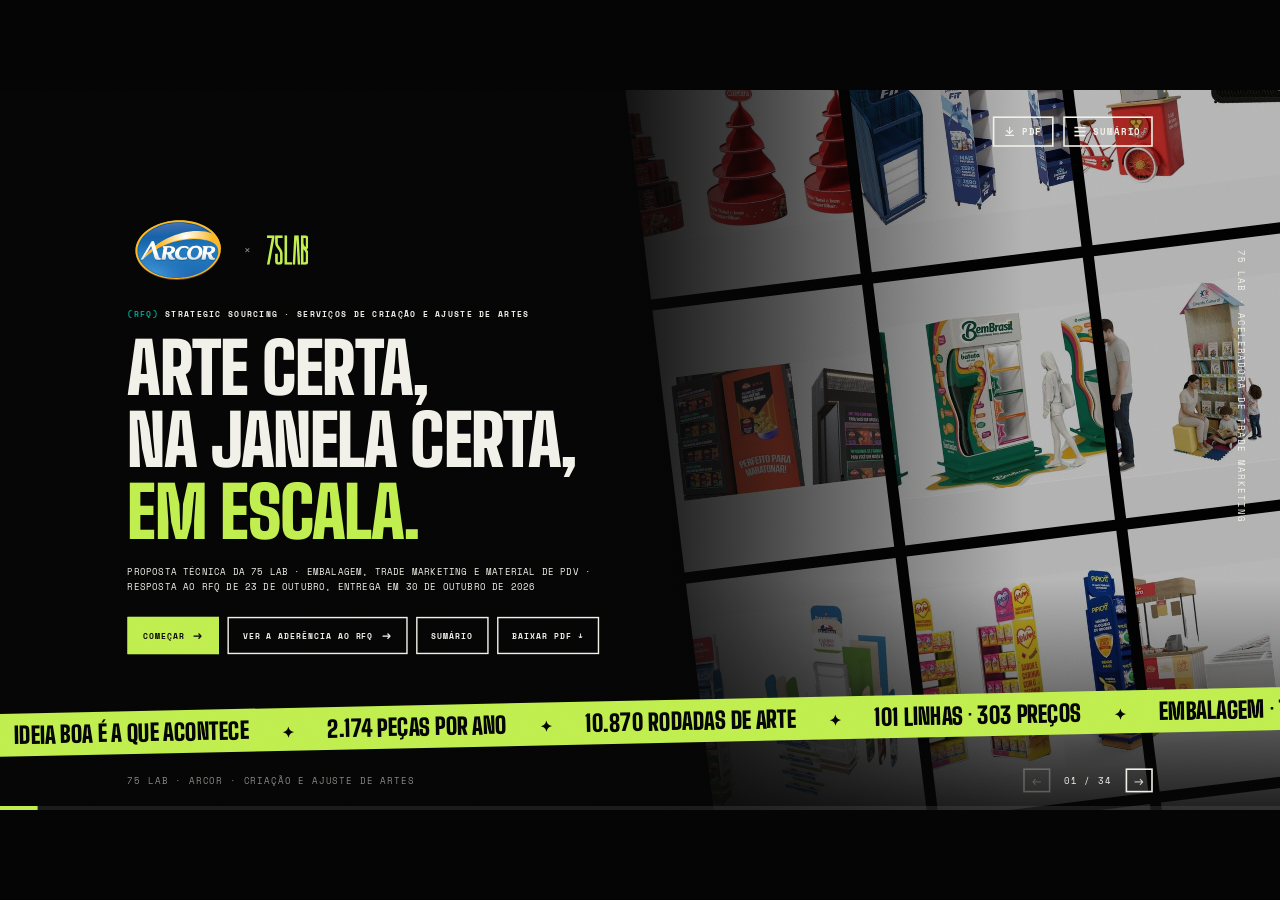
==== commit ea7a27cb: "Deck Arcor: capítulo 07 Na prática abre a apresentação Do KV ao PDV (4 marcas, 55 peças) Co-Authored" ====
--- a/index.html
+++ b/index.html
@@ -10,7 +10,7 @@
 <link rel="preconnect" href="https://fonts.googleapis.com">
 <link rel="preconnect" href="https://fonts.gstatic.com" crossorigin>
 <link href="https://fonts.googleapis.com/css2?family=Big+Shoulders+Display:wght@700;900&family=Space+Grotesk:wght@400;500;600;700&family=Space+Mono:wght@400;700&display=swap" rel="stylesheet">
-<link rel="stylesheet" href="assets/deck.css?v=20261029151834">
+<link rel="stylesheet" href="assets/deck.css?v=20261029155506">
 </head>
 <body>
 
@@ -103,12 +103,12 @@
   <section id="cap-escopo" class="tela s-cap" data-tema="escuro" data-titulo="Capítulo 01 · O escopo de vocês" data-cap="(01) O escopo de vocês" data-capitulo="01">
     <span class="num-cap sangra">01</span>
     <div class="texto">
-      <span class="eyebrow anima"><b>Capítulo 01</b> de 06</span>
+      <span class="eyebrow anima"><b>Capítulo 01</b> de 07</span>
       <h2 class="anima d1">O escopo<br>de vocês</h2>
       <p class="lead anima d2">A leitura que fizemos da planilha do RFQ, linha por linha, antes de propor qualquer coisa.</p>
     </div>
     <ol class="dentro anima d3"><li><i>01</i>Aderência ao RFQ</li><li><i>02</i>As rodadas de arte</li><li><i>03</i>Onde está o volume</li><li><i>04</i>Modelagem, não layout</li><li><i>05</i>A tese</li></ol>
-    <div class="trilha-cap anima d4"><span data-c="01">01<b>O escopo de vocês</b></span><span data-c="02">02<b>Quem é a 75 LAB</b></span><span data-c="03">03<b>Provas</b></span><span data-c="04">04<b>Como contratar</b></span><span data-c="05">05<b>Como operamos</b></span><span data-c="06">06<b>Além da criação</b></span></div>
+    <div class="trilha-cap anima d4"><span data-c="01">01<b>O escopo de vocês</b></span><span data-c="02">02<b>Quem é a 75 LAB</b></span><span data-c="03">03<b>Provas</b></span><span data-c="04">04<b>Como contratar</b></span><span data-c="05">05<b>Como operamos</b></span><span data-c="06">06<b>Além da criação</b></span><span data-c="07">07<b>Na prática</b></span></div>
   </section>
 
   <!-- ===================================================== aderência -->
@@ -232,12 +232,12 @@
   <section id="cap-quem" class="tela s-cap" data-tema="escuro" data-titulo="Capítulo 02 · Quem é a 75 LAB" data-cap="(02) Quem é a 75 LAB" data-capitulo="02">
     <span class="num-cap sangra">02</span>
     <div class="texto">
-      <span class="eyebrow anima"><b>Capítulo 02</b> de 06</span>
+      <span class="eyebrow anima"><b>Capítulo 02</b> de 07</span>
       <h2 class="anima d1">Quem é<br>a 75 LAB</h2>
       <p class="lead anima d2">Por que existimos, o que nos diferencia e quem responde pela conta.</p>
     </div>
     <ol class="dentro anima d3"><li><i>01</i>Propósito</li><li><i>02</i>Diferencial</li><li><i>03</i>A estrutura</li><li><i>04</i>Quem responde pela conta</li><li><i>05</i>Nossos números</li><li><i>06</i>Clientes</li></ol>
-    <div class="trilha-cap anima d4"><span data-c="01">01<b>O escopo de vocês</b></span><span data-c="02">02<b>Quem é a 75 LAB</b></span><span data-c="03">03<b>Provas</b></span><span data-c="04">04<b>Como contratar</b></span><span data-c="05">05<b>Como operamos</b></span><span data-c="06">06<b>Além da criação</b></span></div>
+    <div class="trilha-cap anima d4"><span data-c="01">01<b>O escopo de vocês</b></span><span data-c="02">02<b>Quem é a 75 LAB</b></span><span data-c="03">03<b>Provas</b></span><span data-c="04">04<b>Como contratar</b></span><span data-c="05">05<b>Como operamos</b></span><span data-c="06">06<b>Além da criação</b></span><span data-c="07">07<b>Na prática</b></span></div>
   </section>
 
   <!-- ===================================================== propósito -->
@@ -366,12 +366,12 @@
   <section id="cap-provas" class="tela s-cap" data-tema="escuro" data-titulo="Capítulo 03 · Provas" data-cap="(03) Provas" data-capitulo="03">
     <span class="num-cap sangra">03</span>
     <div class="texto">
-      <span class="eyebrow anima"><b>Capítulo 03</b> de 06</span>
+      <span class="eyebrow anima"><b>Capítulo 03</b> de 07</span>
       <h2 class="anima d1">Provas</h2>
       <p class="lead anima d2">Gôndola de alimento e projetos da 75 LAB em vídeo, com quem já viveu um cronograma com a gente.</p>
     </div>
     <ol class="dentro anima d3"><li><i>01</i>Cases de ponto de venda</li><li><i>02</i>Depoimento e vídeos de projetos</li></ol>
-    <div class="trilha-cap anima d4"><span data-c="01">01<b>O escopo de vocês</b></span><span data-c="02">02<b>Quem é a 75 LAB</b></span><span data-c="03">03<b>Provas</b></span><span data-c="04">04<b>Como contratar</b></span><span data-c="05">05<b>Como operamos</b></span><span data-c="06">06<b>Além da criação</b></span></div>
+    <div class="trilha-cap anima d4"><span data-c="01">01<b>O escopo de vocês</b></span><span data-c="02">02<b>Quem é a 75 LAB</b></span><span data-c="03">03<b>Provas</b></span><span data-c="04">04<b>Como contratar</b></span><span data-c="05">05<b>Como operamos</b></span><span data-c="06">06<b>Além da criação</b></span><span data-c="07">07<b>Na prática</b></span></div>
   </section>
 
   <!-- ===================================================== cases PDV (gôndola) -->
@@ -429,12 +429,12 @@
   <section id="cap-contratar" class="tela s-cap" data-tema="escuro" data-titulo="Capítulo 04 · Como contratar" data-cap="(04) Como contratar" data-capitulo="04">
     <span class="num-cap sangra">04</span>
     <div class="texto">
-      <span class="eyebrow anima"><b>Capítulo 04</b> de 06</span>
+      <span class="eyebrow anima"><b>Capítulo 04</b> de 07</span>
       <h2 class="anima d1">Como<br>contratar</h2>
       <p class="lead anima d2">A planilha preenchida como o RFQ pede, e a proposta alternativa que a conta recomenda.</p>
     </div>
     <ol class="dentro anima d3"><li><i>01</i>A sazonalidade que a tabela não mostra</li><li><i>02</i>Duas formas de contratar</li><li><i>03</i>Formato 01 · preço por peça</li><li><i>04</i>Formato 02 · capacidade dedicada</li></ol>
-    <div class="trilha-cap anima d4"><span data-c="01">01<b>O escopo de vocês</b></span><span data-c="02">02<b>Quem é a 75 LAB</b></span><span data-c="03">03<b>Provas</b></span><span data-c="04">04<b>Como contratar</b></span><span data-c="05">05<b>Como operamos</b></span><span data-c="06">06<b>Além da criação</b></span></div>
+    <div class="trilha-cap anima d4"><span data-c="01">01<b>O escopo de vocês</b></span><span data-c="02">02<b>Quem é a 75 LAB</b></span><span data-c="03">03<b>Provas</b></span><span data-c="04">04<b>Como contratar</b></span><span data-c="05">05<b>Como operamos</b></span><span data-c="06">06<b>Além da criação</b></span><span data-c="07">07<b>Na prática</b></span></div>
   </section>
 
   <!-- ===================================================== sazonalidade -->
@@ -542,12 +542,12 @@
   <section id="cap-operamos" class="tela s-cap" data-tema="escuro" data-titulo="Capítulo 05 · Como operamos" data-cap="(05) Como operamos" data-capitulo="05">
     <span class="num-cap sangra">05</span>
     <div class="texto">
-      <span class="eyebrow anima"><b>Capítulo 05</b> de 06</span>
+      <span class="eyebrow anima"><b>Capítulo 05</b> de 07</span>
       <h2 class="anima d1">Como<br>operamos</h2>
       <p class="lead anima d2">Quem opera a conta, por onde a pauta passa e onde a inteligência artificial entra.</p>
     </div>
     <ol class="dentro anima d3"><li><i>01</i>O time, com nome e substituto</li><li><i>02</i>Fluxo, versão e entrega</li><li><i>03</i>O Ariuno da Arcor, passo a passo</li><li><i>04</i>Uso de inteligência artificial</li></ol>
-    <div class="trilha-cap anima d4"><span data-c="01">01<b>O escopo de vocês</b></span><span data-c="02">02<b>Quem é a 75 LAB</b></span><span data-c="03">03<b>Provas</b></span><span data-c="04">04<b>Como contratar</b></span><span data-c="05">05<b>Como operamos</b></span><span data-c="06">06<b>Além da criação</b></span></div>
+    <div class="trilha-cap anima d4"><span data-c="01">01<b>O escopo de vocês</b></span><span data-c="02">02<b>Quem é a 75 LAB</b></span><span data-c="03">03<b>Provas</b></span><span data-c="04">04<b>Como contratar</b></span><span data-c="05">05<b>Como operamos</b></span><span data-c="06">06<b>Além da criação</b></span><span data-c="07">07<b>Na prática</b></span></div>
   </section>
 
   <!-- ===================================================== time -->
@@ -658,12 +658,12 @@
   <section id="cap-alem" class="tela s-cap" data-tema="escuro" data-titulo="Capítulo 06 · Além da criação" data-cap="(06) Além da criação" data-capitulo="06">
     <span class="num-cap sangra">06</span>
     <div class="texto">
-      <span class="eyebrow anima"><b>Capítulo 06</b> de 06</span>
+      <span class="eyebrow anima"><b>Capítulo 06</b> de 07</span>
       <h2 class="anima d1">Além da<br>criação</h2>
       <p class="lead anima d2">A arte não termina no arquivo: termina na loja montada, e dá notícia de si depois.</p>
     </div>
     <ol class="dentro anima d3"><li><i>01</i>Acompanhamento de produção</li><li><i>02</i>Realidade aumentada, antes de produzir</li><li><i>03</i>Rastreio de PDV, depois de enviar</li></ol>
-    <div class="trilha-cap anima d4"><span data-c="01">01<b>O escopo de vocês</b></span><span data-c="02">02<b>Quem é a 75 LAB</b></span><span data-c="03">03<b>Provas</b></span><span data-c="04">04<b>Como contratar</b></span><span data-c="05">05<b>Como operamos</b></span><span data-c="06">06<b>Além da criação</b></span></div>
+    <div class="trilha-cap anima d4"><span data-c="01">01<b>O escopo de vocês</b></span><span data-c="02">02<b>Quem é a 75 LAB</b></span><span data-c="03">03<b>Provas</b></span><span data-c="04">04<b>Como contratar</b></span><span data-c="05">05<b>Como operamos</b></span><span data-c="06">06<b>Além da criação</b></span><span data-c="07">07<b>Na prática</b></span></div>
   </section>
 
   <!-- ===================================================== produção -->
@@ -736,8 +736,30 @@
     <p class="fonte">Código único por peça, não um QR de campanha. Sem código único não existe pergunta como “quantas das 500 lojas montaram a testeira”.</p>
   </section>
 
+  <!-- ===================================================== capítulo 07 · na prática -->
+  <section id="na-pratica" class="tela s-demo" data-tema="foto" data-titulo="Na prática: do KV ao PDV em quatro marcas" data-cap="(07) Na prática">
+    <div class="kvs-d sangra" aria-hidden="true"><img src="assets/img/pratica/rocklets-p.webp" alt=""><img src="assets/img/pratica/tortuguita-p.webp" alt=""><img src="assets/img/pratica/7belo-p.webp" alt=""><img src="assets/img/pratica/butter-toffees-p.webp" alt=""></div>
+    <div class="veu sangra"></div>
+    <div class="cartao-d anima esq">
+      <span class="eyebrow"><b>Capítulo 07</b> de 07 · Na prática</span>
+      <h2>Quatro marcas da Arcor, <span class="t-lime">do KV à loja.</span></h2>
+      <p>O KV oficial de Rocklets, Tortuguita, 7Belo e Butter Toffees, a estratégia que leva cada um para a loja e as 55 peças. Numa apresentação própria, feita para navegar.</p>
+      <div class="nums-d"><span><b>4</b>key visuals</span><span><b>55</b>peças de PDV</span><span><b>3</b>pesos de peça</span><span><b>1</b>régua de criação</span></div>
+      <a class="botao cheio grande-b so-tela" href="https://projetos.75lab.com.br/arcor-kv-pdv/" target="_blank" rel="noopener" data-cursor="Abrir">Clique e abra a apresentação completa <span class="ext">↗</span></a>
+      <p class="aviso-d">Demonstração criada sem briefing nem manual de marca de vocês. Os KVs são os oficiais das marcas.</p>
+    </div>
+    <a class="qr-d anima zoom d2" href="https://projetos.75lab.com.br/arcor-kv-pdv/" target="_blank" rel="noopener" data-cursor="Abrir">
+      <img src="assets/qr/kv-pdv.svg" alt="QR da apresentação do KV ao PDV">
+      <b>Aponte a câmera do celular</b>
+      <span>projetos.75lab.com.br/arcor-kv-pdv</span>
+    </a>
+    <div class="pecas-d anima d3">
+      <img src="assets/img/pratica/rocklets-07-display-chao.webp" alt=""><img src="assets/img/pratica/tortuguita-08-display-balcao.webp" alt=""><img src="assets/img/pratica/7belo-11-portal.webp" alt=""><img src="assets/img/pratica/butter-toffees-13-store-in-store.webp" alt=""><img src="assets/img/pratica/rocklets-12-ilha.webp" alt="">
+    </div>
+  </section>
+
   <!-- ===================================================== encerramento -->
-  <section id="fim" class="tela s-fim" data-tema="lime" data-titulo="Obrigado" data-cap="(06) Além da criação">
+  <section id="fim" class="tela s-fim" data-tema="lime" data-titulo="Obrigado" data-cap="(07) Na prática">
     <div class="duas-marcas anima"><img class="arcor" src="assets/logos/arcor.svg" alt="Arcor"><span>×</span><img class="lab" src="assets/logos/75lab-logo-preto.svg" alt="75 LAB"></div>
     <h2 class="anima d1">Obrigado.</h2>
     <p class="lead anima d2">Ficamos à disposição para abrir qualquer número deste material contra a planilha de vocês, linha por linha.</p>
@@ -770,7 +792,7 @@
   </header>
   <footer id="rodape">
     <span class="assin">75 LAB · Arcor · Criação e Ajuste de Artes</span>
-    <div class="nav"><button id="ant" aria-label="Tela anterior" data-cursor="Voltar">←</button><span id="cont">01 / 33</span><button id="prox" aria-label="Próxima tela" data-cursor="Seguir">→</button></div>
+    <div class="nav"><button id="ant" aria-label="Tela anterior" data-cursor="Voltar">←</button><span id="cont">01 / 34</span><button id="prox" aria-label="Próxima tela" data-cursor="Seguir">→</button></div>
   </footer>
   <div id="prog"><i></i></div>
   <div id="wipe"><img src="assets/75lab-black.png" alt=""></div>
@@ -782,6 +804,6 @@
 <div id="cursor"></div><div id="anel"><span id="anelTxt"></span></div>
 <div id="gire"><img src="assets/75lab-lime.png" alt="75 LAB"><div class="tel"></div><h3>Gire o celular</h3><p>A apresentação foi desenhada na horizontal. Deitado, o celular mostra a tela inteira.</p><button class="botao mini" id="verAssim">Ver assim mesmo</button></div>
 
-<script src="assets/deck.js?v=20261029151834"></script>
+<script src="assets/deck.js?v=20261029155506"></script>
 </body>
 </html>
--- a/assets/deck.css
+++ b/assets/deck.css
@@ -698,6 +698,48 @@
 
 /* PDF: chamadas de clique somem, o visor 3D fica parado */
 .pdf .cta{display:none!important}
+
+/* capítulo 07 · na prática: abre a apresentação do KV ao PDV */
+@keyframes pulsa-b{50%{box-shadow:0 0 0 6px rgba(192,238,78,.25)}}
+.s-demo .veu{position:absolute;inset:0;background:linear-gradient(90deg,rgba(5,5,5,.94) 0%,rgba(5,5,5,.86) 38%,rgba(5,5,5,.25) 62%,transparent 80%)}
+.s-demo .cartao-d{position:absolute;left:72px;top:150px;width:720px;color:var(--paper)}
+.s-demo .cartao-d .eyebrow{display:block;margin-bottom:16px}
+.s-demo h2{font-size:74px;line-height:.98;margin-bottom:20px}
+.s-demo .cartao-d>p{font-size:19px;line-height:1.45;opacity:.9;max-width:600px}
+.s-demo .nums-d{display:flex;gap:10px;margin:24px 0 28px}
+.s-demo .nums-d span{border:2px solid var(--linha-e);padding:10px 14px;font-family:var(--mono);font-size:11px;letter-spacing:.08em;text-transform:uppercase}
+.s-demo .nums-d b{display:block;font-family:var(--titulo);font-size:40px;color:var(--lime);line-height:.95}
+.s-demo .grande-b{font-size:15px;padding:20px 26px;animation:pulsa-b 2s ease-in-out infinite}
+.s-demo .grande-b .ext{font-size:20px}
+.s-demo .aviso-d{font-family:var(--mono);font-size:11px;opacity:.6;margin-top:18px;letter-spacing:.04em}
+.s-demo .qr-d{position:absolute;right:72px;top:150px;width:300px;background:var(--paper);color:var(--ink);padding:18px;text-align:center;text-decoration:none;box-shadow:12px 12px 0 var(--lime);transition:transform .2s}
+.s-demo .qr-d:hover{transform:translate(-3px,-3px)}
+.s-demo .qr-d img{width:100%;display:block;margin-bottom:12px}
+.s-demo .qr-d b{display:block;font-family:var(--titulo);font-weight:900;font-size:24px;text-transform:uppercase}
+.s-demo .qr-d span{font-family:var(--mono);font-size:10px;opacity:.75;word-break:break-all}
+.s-demo .pecas-d{position:absolute;left:72px;right:72px;bottom:96px;display:grid;grid-template-columns:repeat(5,1fr);gap:10px}
+.s-demo .pecas-d img{width:100%;aspect-ratio:16/9;object-fit:cover;display:block;border:3px solid var(--paper)}
+.s-demo .pecas-d{top:auto}
+.pdf .s-demo .qr-d{box-shadow:12px 12px 0 var(--lime)}
+.s-demo .cartao-d{top:118px}
+.s-demo h2{font-size:66px}
+.s-demo .pecas-d{bottom:auto;top:640px}
+.s-demo .pecas-d img{height:118px;aspect-ratio:auto}
+.s-demo .veu{background:linear-gradient(90deg,rgba(5,5,5,.96) 0%,rgba(5,5,5,.93) 46%,rgba(5,5,5,.55) 62%,rgba(5,5,5,.1) 78%)}
+.s-demo{background:#050505}
+.s-demo .kvs-d{position:absolute;top:-40px;bottom:-40px;left:760px;right:-80px;display:grid;grid-template-columns:1fr 1fr;grid-template-rows:1fr 1fr;gap:12px;transform:rotate(-4deg)}
+.s-demo .kvs-d img{width:100%;height:100%;object-fit:cover;display:block}
+.s-demo .kvs-d{z-index:0}
+.s-demo .qr-d{top:118px}
+.s-demo .pecas-d img{background:#e9e9e7}
+.s-cap .trilha-cap{grid-template-columns:repeat(7,1fr)}
+.s-demo .cartao-d>p{font-size:17px}
+.s-demo .nums-d{margin:18px 0 20px}
+.s-demo .pecas-d{top:676px}
+.s-demo .pecas-d img{height:110px}
+.s-demo .kvs-d{left:900px;filter:brightness(.82)}
+.s-demo .veu{background:linear-gradient(180deg,rgba(5,5,5,.8) 0,rgba(5,5,5,0) 20%),linear-gradient(90deg,rgba(5,5,5,1) 0%,rgba(5,5,5,.96) 52%,rgba(5,5,5,.5) 66%,rgba(5,5,5,.1) 82%)}
+.s-demo .cartao-d{width:700px}
 
 /* =====================================================================
    Quem é a 75 LAB e vídeos de projetos
